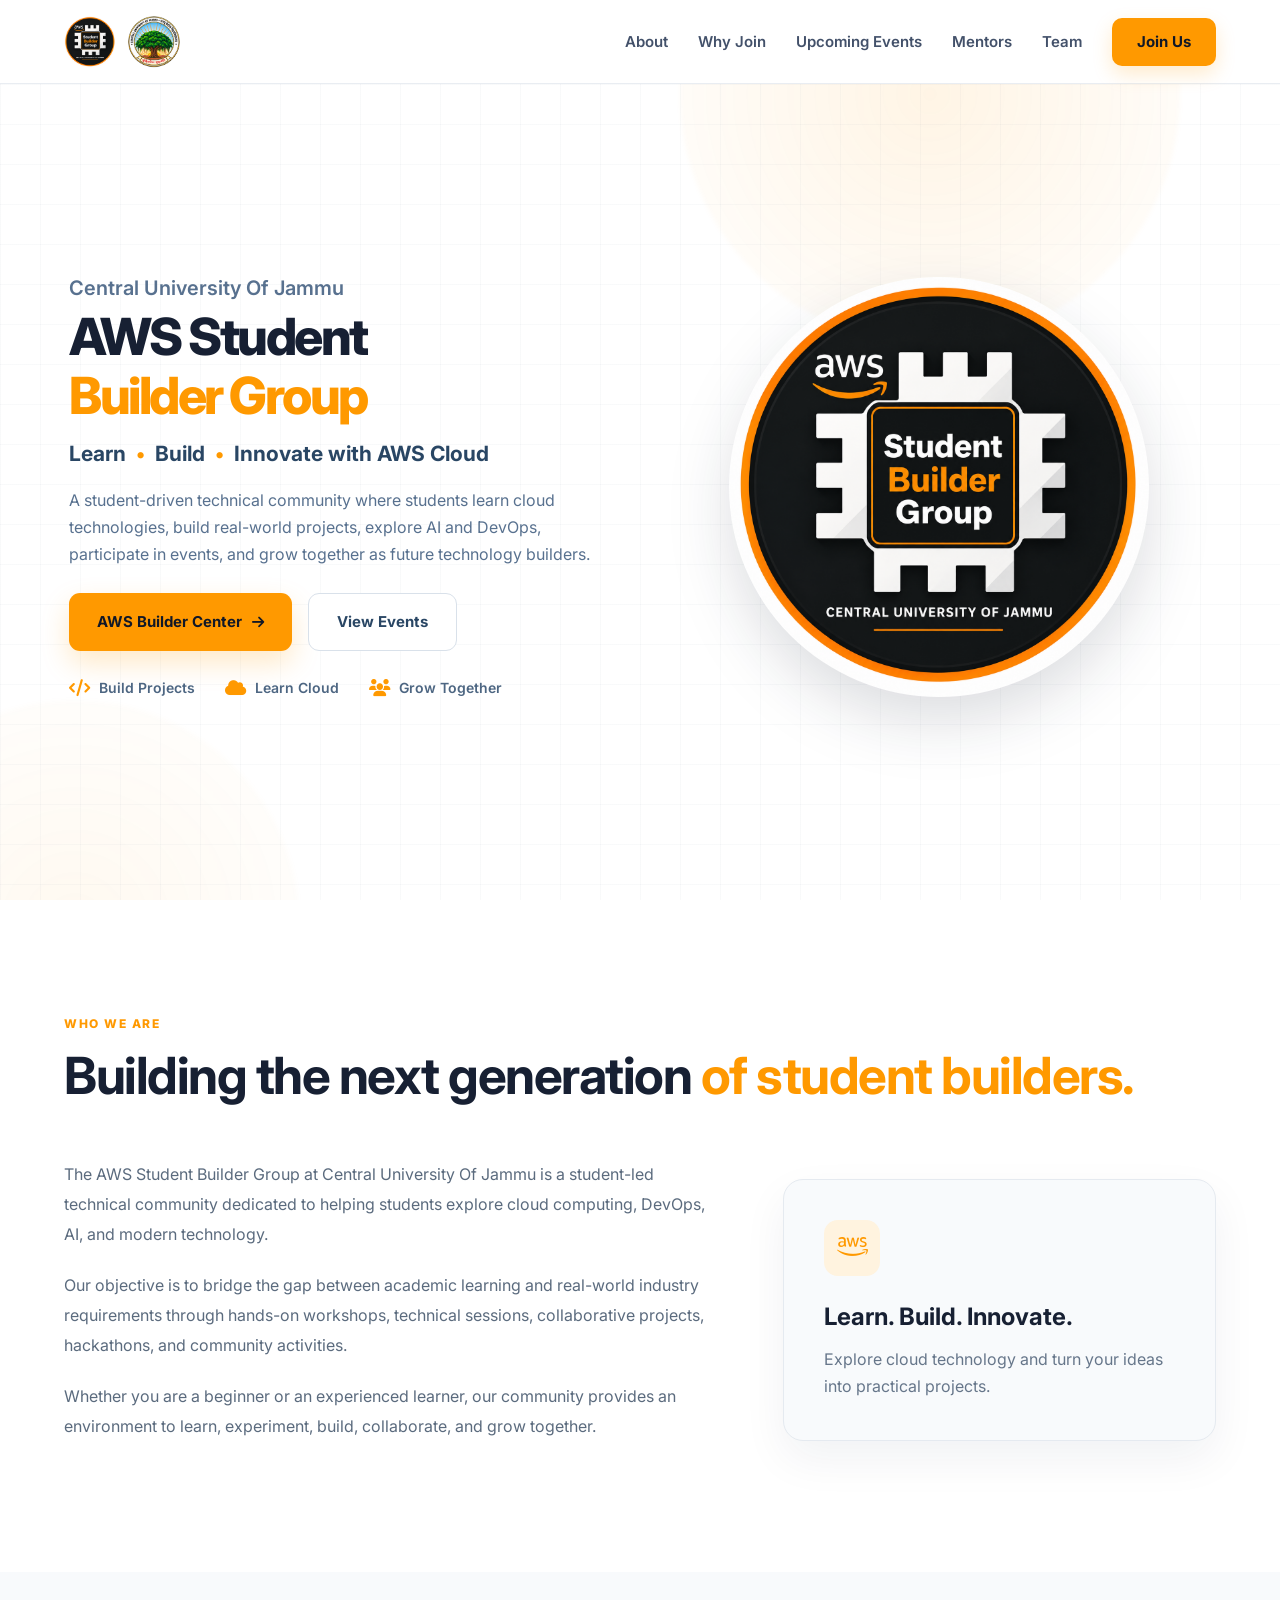
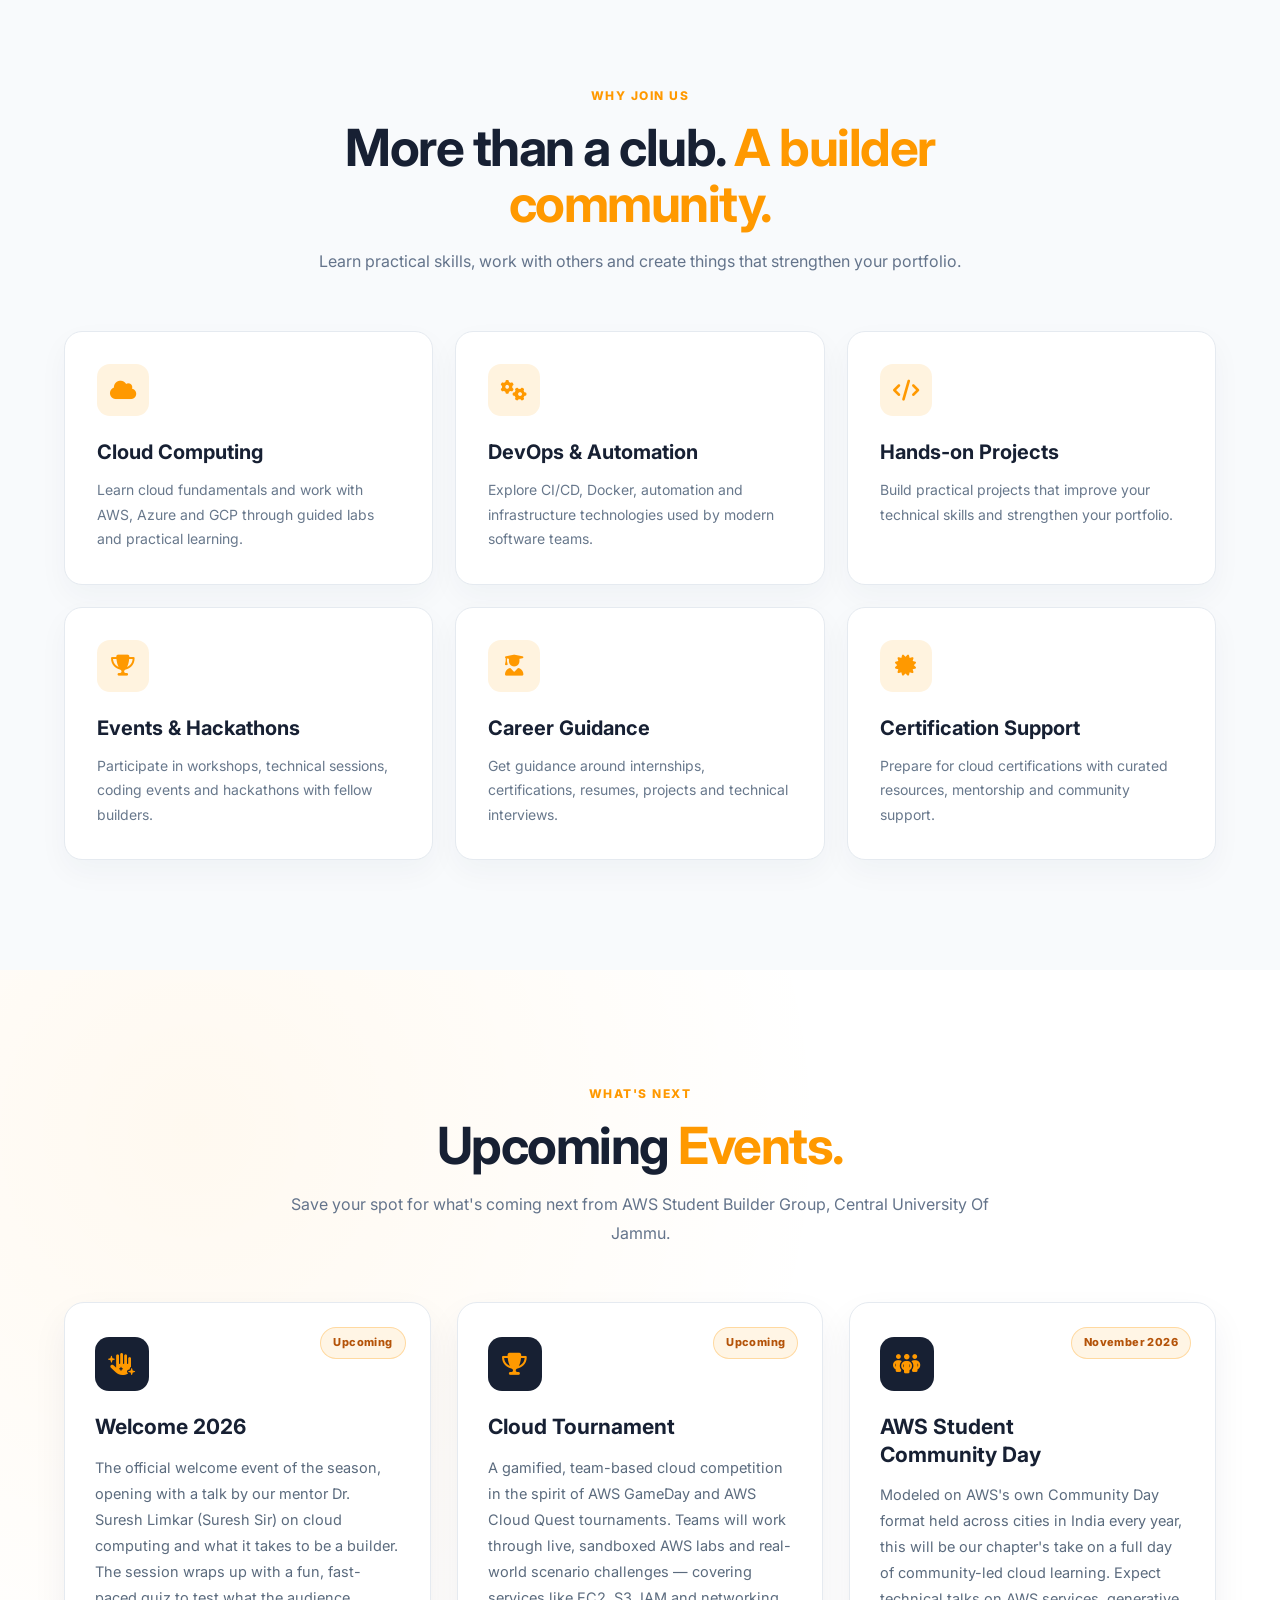
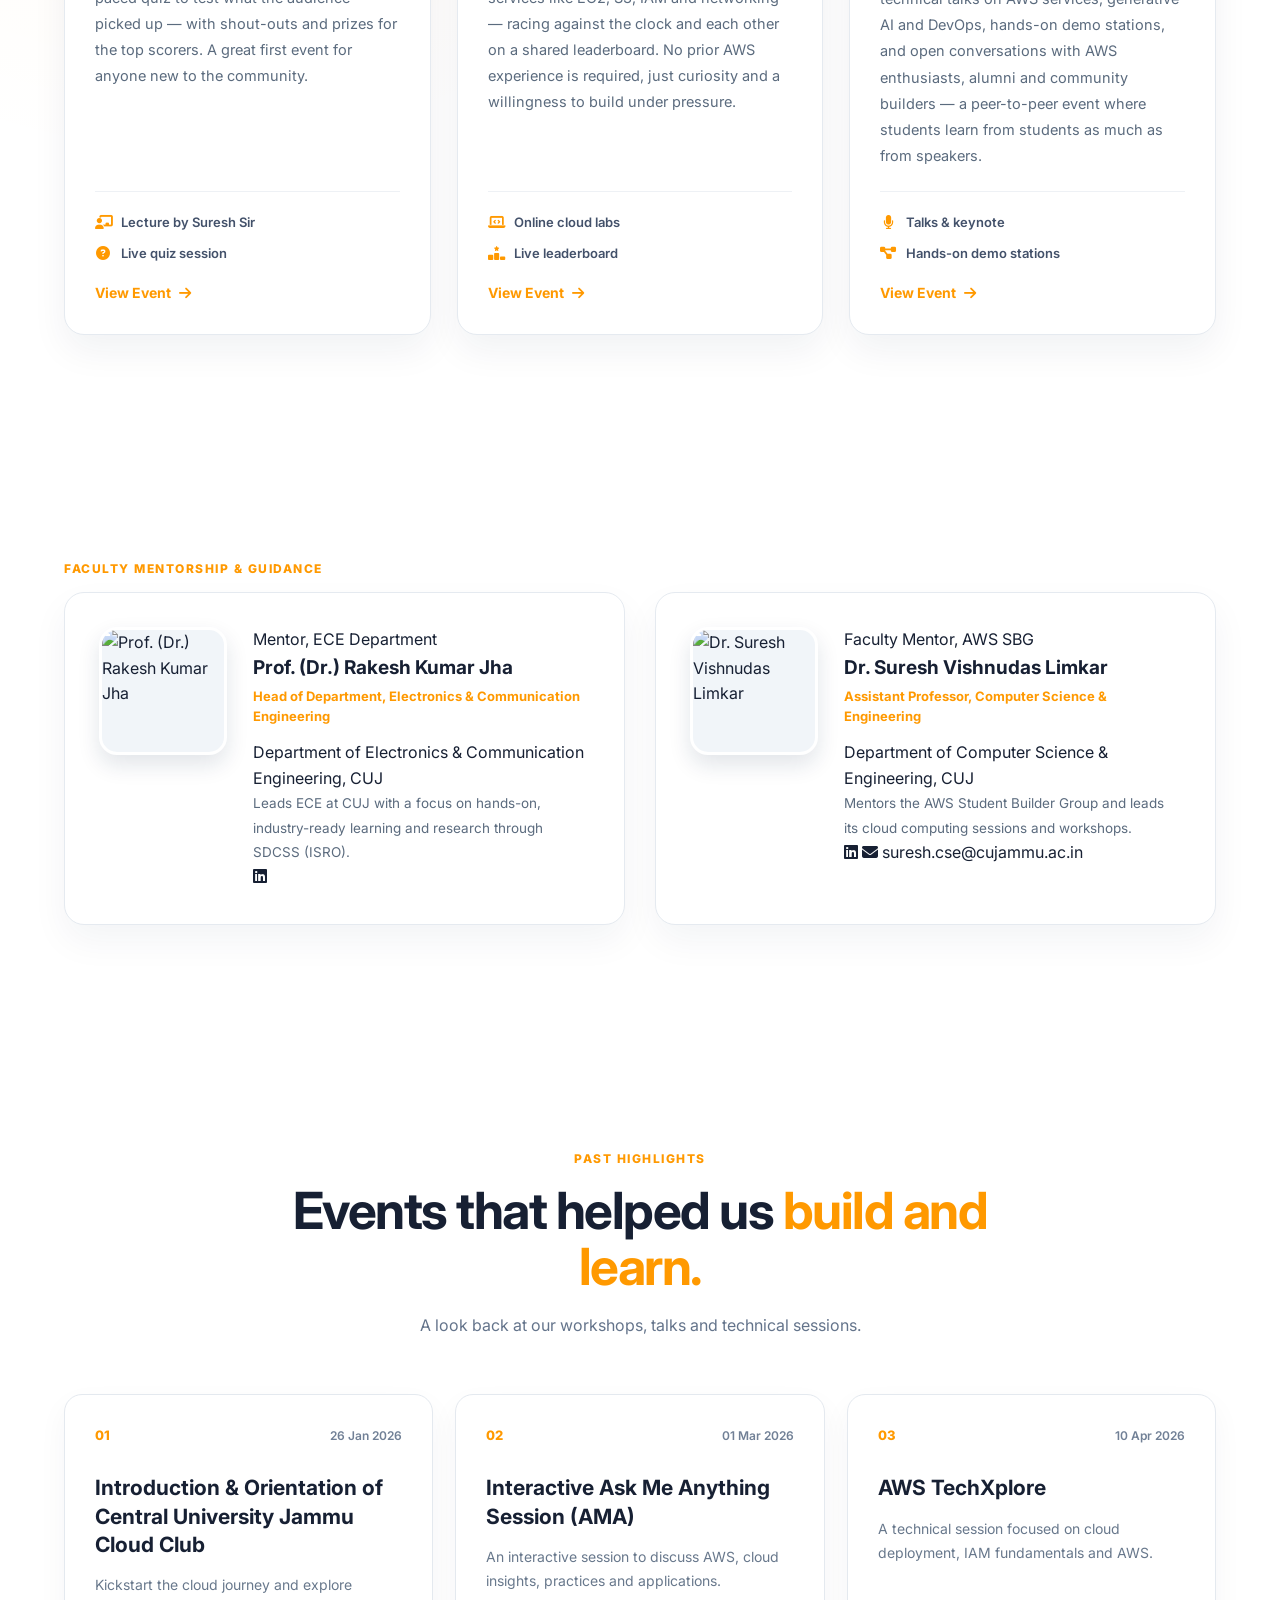
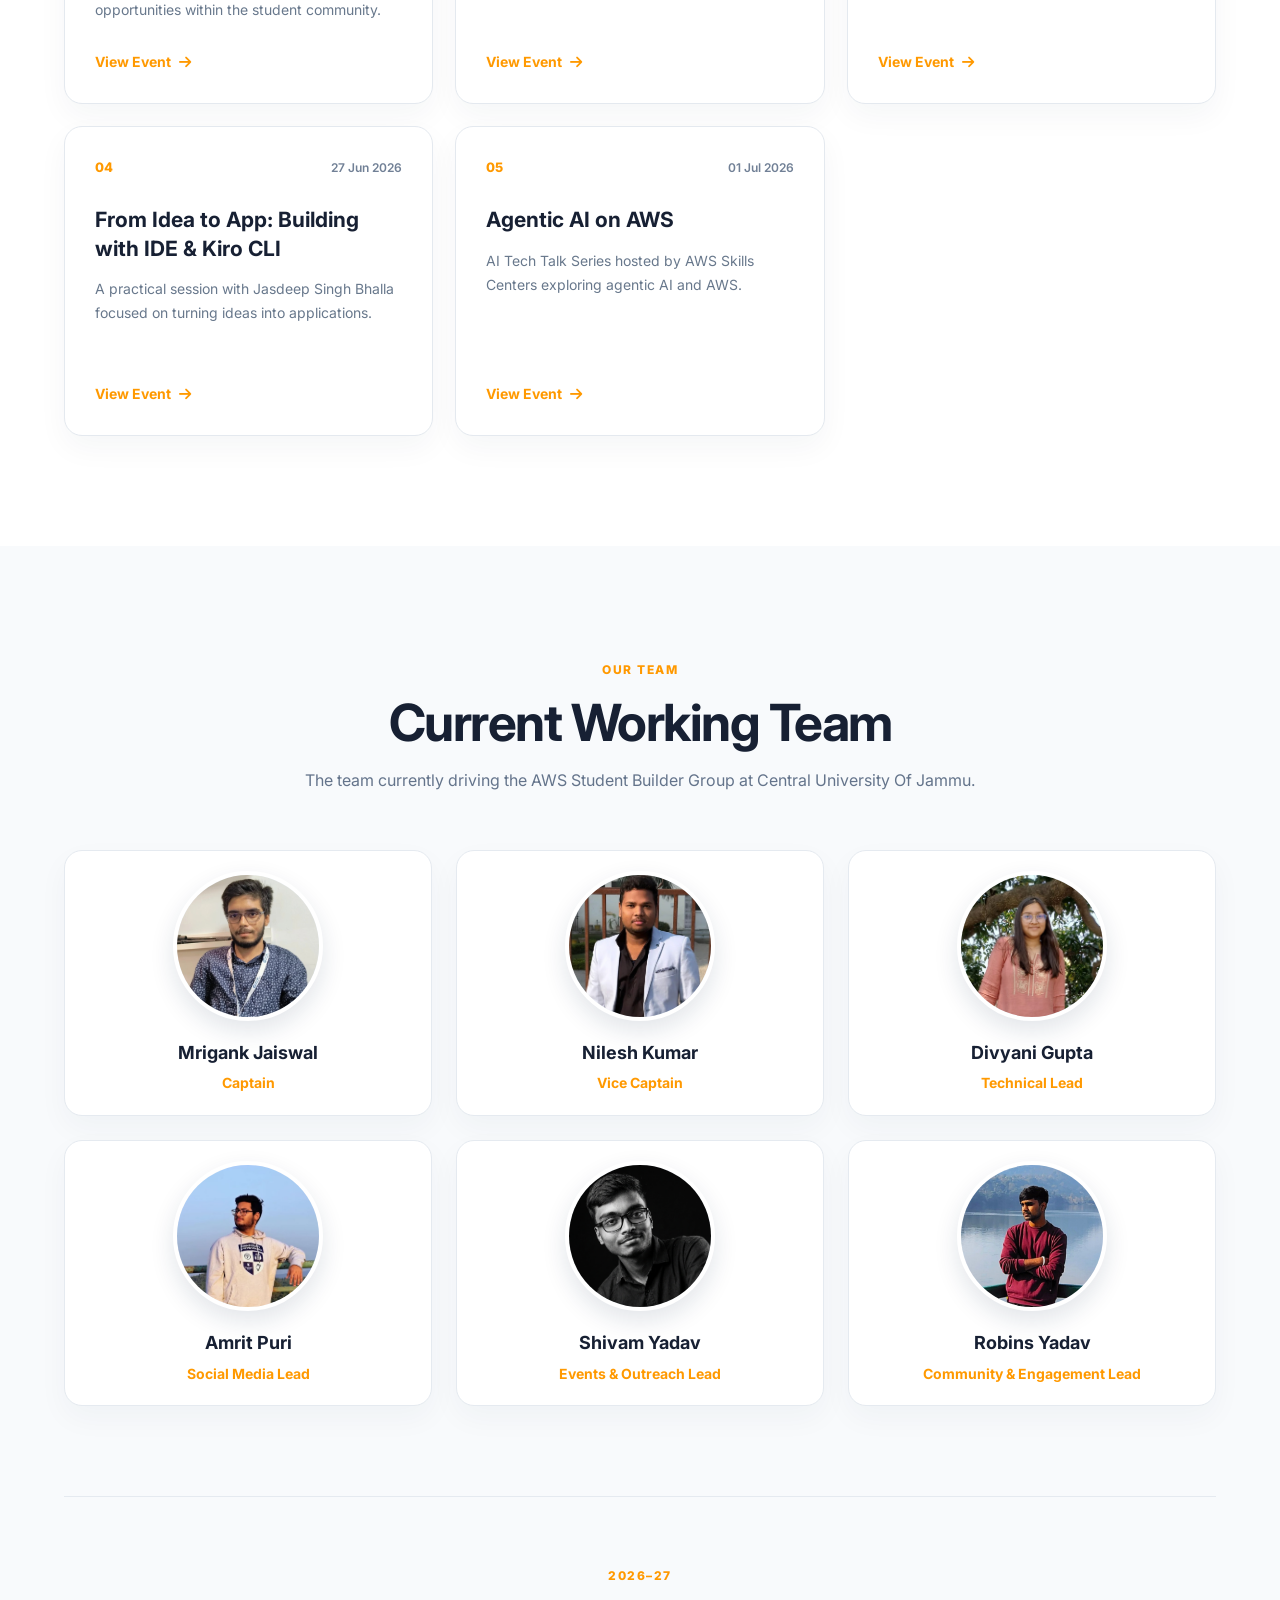
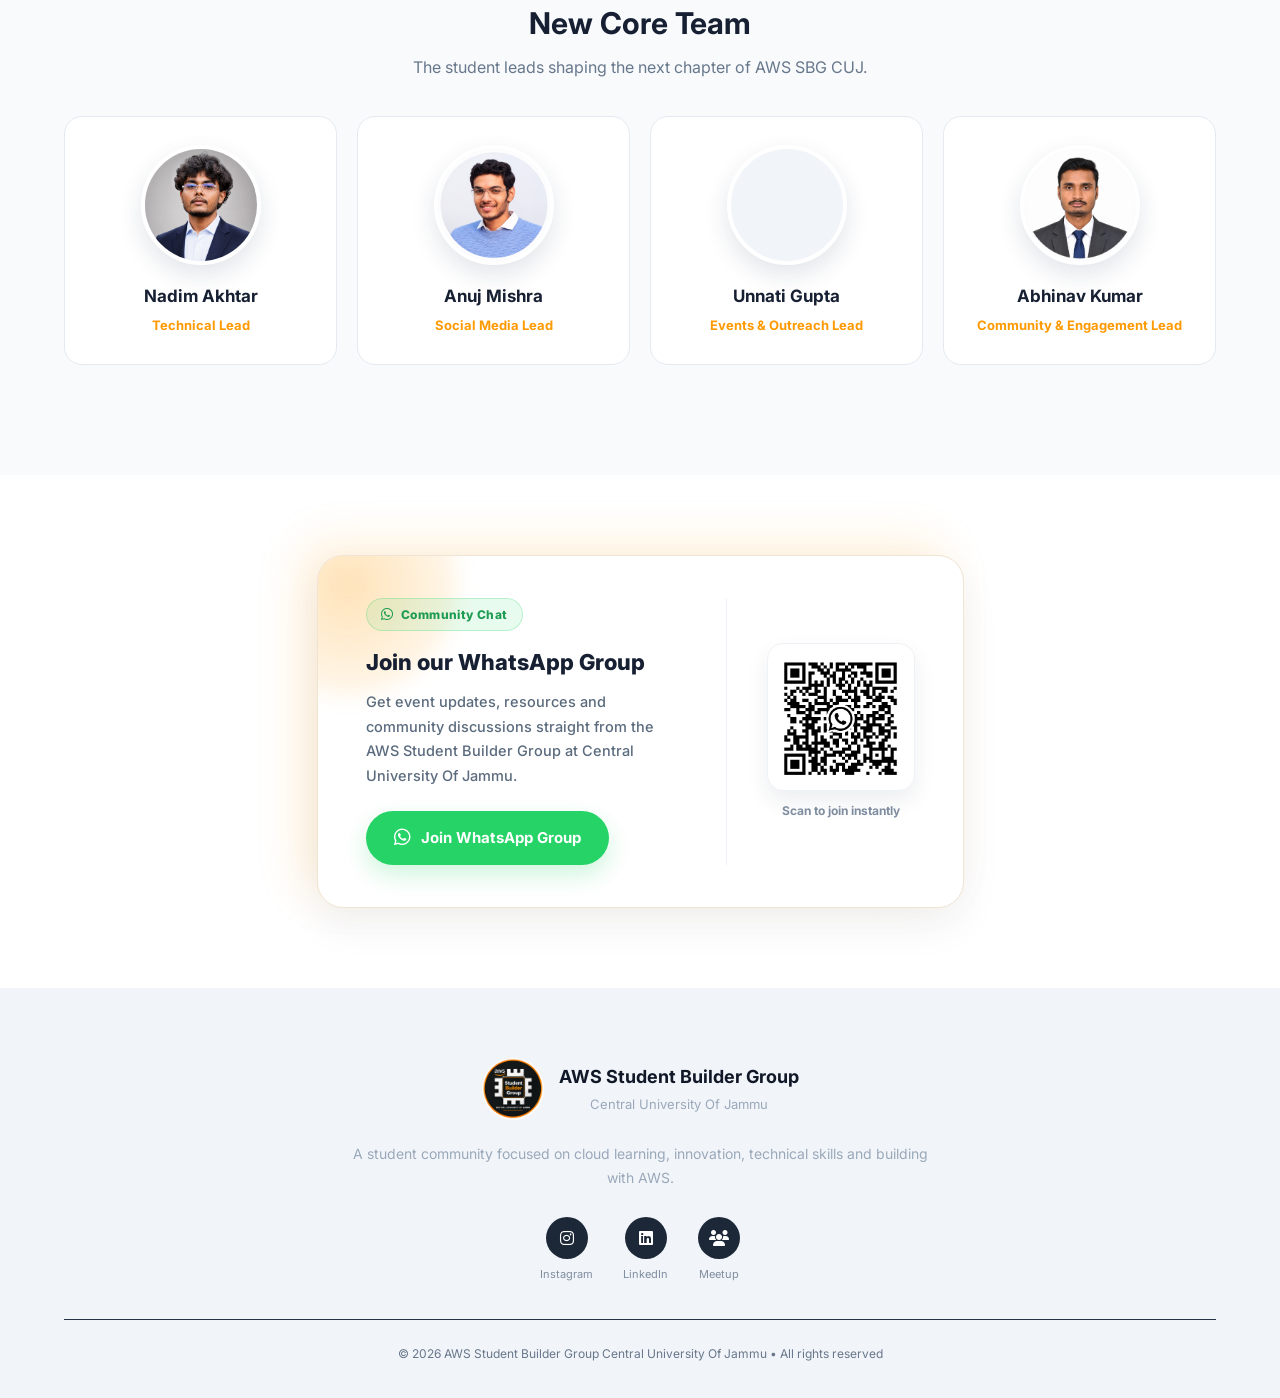
==== index.html @ 2cfe92ac "Initial commit" ====
<!DOCTYPE html>
<html lang="en">

<head>
  <meta charset="UTF-8" />

  <meta
    name="viewport"
    content="width=device-width, initial-scale=1.0"
  />

  <title>AWS Student Builder Group | Central University Of Jammu</title>

  <!-- Google Font -->

  <link
    rel="preconnect"
    href="https://fonts.googleapis.com"
  />

  <link
    rel="preconnect"
    href="https://fonts.gstatic.com"
    crossorigin
  />

  <link
    href="https://fonts.googleapis.com/css2?family=Inter:wght@400;500;600;700;800&display=swap"
    rel="stylesheet"
  />

  <!-- Font Awesome -->

  <link
    rel="stylesheet"
    href="https://cdnjs.cloudflare.com/ajax/libs/font-awesome/6.5.1/css/all.min.css"
  />

  <!-- CSS -->

  <link rel="stylesheet" href="style.css" />
</head>


<body>

  <!-- Navbar -->

  <nav class="navbar">

    <div class="nav-container">

      <a href="#" class="brand">

        <div class="logo-wrapper">

          <img
            src="assets/cloudclublogo.png"
            alt="AWS Student Builder Group Logo"
            class="nav-logo"
          />

          <img
            src="assets/cujlogo.png"
            alt="Central University Of Jammu Logo"
            class="nav-logo"
          />

        </div>

      </a>


      <!-- Hamburger -->

      <button
        class="hamburger"
        id="hamburger"
        aria-label="Open navigation menu"
        type="button"
      >
        <span></span>
        <span></span>
        <span></span>
      </button>


      <!-- Navigation -->

      <ul class="nav-links" id="navLinks">

        <li>
          <a href="#about">About</a>
        </li>

        <li>
          <a href="#why-join">Why Join</a>
        </li>

        <li>
          <a href="#upcoming-events">Upcoming Events</a>
        </li>

        <li>
          <a href="#mentors">Mentors</a>
        </li>

        <li>
          <a href="#members">Team</a>
        </li>

        <li>
          <a
            href="https://www.meetup.com/aws-sbg-at-central-university-of-jammu/?utm_medium"
            class="nav-btn"
            target="_blank"
            rel="noopener noreferrer"
          >
            Join Us
          </a>
        </li>

      </ul>

    </div>

  </nav>


  <!-- Hero Section -->

  <header class="hero">

    <div class="hero-background">

      <div class="hero-orb orb-one"></div>
      <div class="hero-orb orb-two"></div>

      <div class="hero-grid"></div>

    </div>


    <div class="hero-container">

      <!-- Left Side -->

      <div class="hero-content">

        <p class="hero-university">
          Central University Of Jammu
        </p>


        <h1>
          AWS Student
          <span>Builder Group</span>
        </h1>


        <p class="hero-subtitle">
          Learn
          <b>•</b>
          Build
          <b>•</b>
          Innovate
          with AWS Cloud
        </p>


        <p class="hero-description">
          A student-driven technical community where students
          learn cloud technologies, build real-world projects,
          explore AI and DevOps, participate in events, and
          grow together as future technology builders.
        </p>


        <div class="hero-buttons">

          <a
            href="https://bit.ly/3S8YEXM"
            class="btn primary"
            target="_blank"
            rel="noopener noreferrer"
          >
            AWS Builder Center
            <i class="fa-solid fa-arrow-right"></i>
          </a>

          <a href="#upcoming-events" class="btn secondary">
            View Events
          </a>

        </div>


        <div class="hero-mini-info">

          <div>
            <i class="fa-solid fa-code"></i>
            <span>Build Projects</span>
          </div>

          <div>
            <i class="fa-solid fa-cloud"></i>
            <span>Learn Cloud</span>
          </div>

          <div>
            <i class="fa-solid fa-users"></i>
            <span>Grow Together</span>
          </div>

        </div>

      </div>


      <!-- Right Side Logo -->

      <div class="hero-logo-area">

        <img
          src="assets/cloudclublogo.png"
          alt="AWS Student Builder Group"
          class="hero-logo"
        />

      </div>

    </div>

  </header>


  <!-- About Section -->

  <section id="about" class="section about-section">

    <div class="section-container">

      <div class="section-heading">

        <span class="section-label">
          WHO WE ARE
        </span>

        <h2>
          Building the next generation
          <span>of student builders.</span>
        </h2>

      </div>


      <div class="about-grid">

        <div class="about-text">

          <p>
            The AWS Student Builder Group at Central University
            Of Jammu is a student-led technical community dedicated
            to helping students explore cloud computing, DevOps,
            AI, and modern technology.
          </p>

          <p>
            Our objective is to bridge the gap between academic
            learning and real-world industry requirements through
            hands-on workshops, technical sessions, collaborative
            projects, hackathons, and community activities.
          </p>

          <p>
            Whether you are a beginner or an experienced learner,
            our community provides an environment to learn,
            experiment, build, collaborate, and grow together.
          </p>

        </div>


        <div class="about-highlight">

          <div class="highlight-icon">
            <i class="fa-brands fa-aws"></i>
          </div>

          <h3>
            Learn. Build. Innovate.
          </h3>

          <p>
            Explore cloud technology and turn your ideas
            into practical projects.
          </p>

        </div>

      </div>

    </div>

  </section>


  <!-- Why Join Section -->

  <section id="why-join" class="section light-section">

    <div class="section-container">

      <div class="section-heading centered">

        <span class="section-label">
          WHY JOIN US
        </span>

        <h2>
          More than a club.
          <span>A builder community.</span>
        </h2>

        <p>
          Learn practical skills, work with others and
          create things that strengthen your portfolio.
        </p>

      </div>


      <div class="feature-grid">

        <div class="feature-card">

          <div class="feature-icon">
            <i class="fa-solid fa-cloud"></i>
          </div>

          <h3>
            Cloud Computing
          </h3>

          <p>
            Learn cloud fundamentals and work with AWS,
            Azure and GCP through guided labs and practical
            learning.
          </p>

        </div>


        <div class="feature-card">

          <div class="feature-icon">
            <i class="fa-solid fa-gears"></i>
          </div>

          <h3>
            DevOps & Automation
          </h3>

          <p>
            Explore CI/CD, Docker, automation and
            infrastructure technologies used by modern
            software teams.
          </p>

        </div>


        <div class="feature-card">

          <div class="feature-icon">
            <i class="fa-solid fa-code"></i>
          </div>

          <h3>
            Hands-on Projects
          </h3>

          <p>
            Build practical projects that improve your
            technical skills and strengthen your portfolio.
          </p>

        </div>


        <div class="feature-card">

          <div class="feature-icon">
            <i class="fa-solid fa-trophy"></i>
          </div>

          <h3>
            Events & Hackathons
          </h3>

          <p>
            Participate in workshops, technical sessions,
            coding events and hackathons with fellow builders.
          </p>

        </div>


        <div class="feature-card">

          <div class="feature-icon">
            <i class="fa-solid fa-user-graduate"></i>
          </div>

          <h3>
            Career Guidance
          </h3>

          <p>
            Get guidance around internships, certifications,
            resumes, projects and technical interviews.
          </p>

        </div>


        <div class="feature-card">

          <div class="feature-icon">
            <i class="fa-solid fa-certificate"></i>
          </div>

          <h3>
            Certification Support
          </h3>

          <p>
            Prepare for cloud certifications with curated
            resources, mentorship and community support.
          </p>

        </div>

      </div>

    </div>

  </section>


  <!-- Upcoming Events Section -->

  <section id="upcoming-events" class="section upcoming-section">

    <div class="section-container">

      <div class="section-heading centered">

        <span class="section-label">
          WHAT'S NEXT
        </span>

        <h2>
          Upcoming
          <span>Events.</span>
        </h2>

        <p>
          Save your spot for what's coming next from AWS
          Student Builder Group, Central University Of Jammu.
        </p>

      </div>


      <div class="upcoming-grid">


        <!-- Upcoming Event 1 -->

        <a href="event.html?event=welcome-2026" class="upcoming-card">

          <span class="upcoming-badge">
            Upcoming
          </span>

          <div class="upcoming-icon">
            <i class="fa-solid fa-hand-sparkles"></i>
          </div>

          <h3>
            Welcome 2026
          </h3>

          <p>
            The official welcome event of the season, opening
            with a talk by our mentor Dr. Suresh Limkar
            (Suresh Sir) on cloud computing and what it takes
            to be a builder. The session wraps up with a fun,
            fast-paced quiz to test what the audience picked
            up — with shout-outs and prizes for the top
            scorers. A great first event for anyone new to
            the community.
          </p>

          <ul class="upcoming-meta">
            <li>
              <i class="fa-solid fa-chalkboard-user"></i>
              Lecture by Suresh Sir
            </li>
            <li>
              <i class="fa-solid fa-circle-question"></i>
              Live quiz session
            </li>
          </ul>

          <span class="event-link">
            View Event
            <i class="fa-solid fa-arrow-right"></i>
          </span>

        </a>


        <!-- Upcoming Event 2 -->

        <a href="event.html?event=cloud-tournament" class="upcoming-card">

          <span class="upcoming-badge">
            Upcoming
          </span>

          <div class="upcoming-icon">
            <i class="fa-solid fa-trophy"></i>
          </div>

          <h3>
            Cloud Tournament
          </h3>

          <p>
            A gamified, team-based cloud competition in the
            spirit of AWS GameDay and AWS Cloud Quest
            tournaments. Teams will work through live,
            sandboxed AWS labs and real-world scenario
            challenges — covering services like EC2, S3, IAM
            and networking — racing against the clock and each
            other on a shared leaderboard. No prior AWS
            experience is required, just curiosity and a
            willingness to build under pressure.
          </p>

          <ul class="upcoming-meta">
            <li>
              <i class="fa-solid fa-laptop-code"></i>
              Online cloud labs
            </li>
            <li>
              <i class="fa-solid fa-ranking-star"></i>
              Live leaderboard
            </li>
          </ul>

          <span class="event-link">
            View Event
            <i class="fa-solid fa-arrow-right"></i>
          </span>

        </a>


        <!-- Upcoming Event 3 -->

        <a href="event.html?event=community-day" class="upcoming-card">

          <span class="upcoming-badge">
            November 2026
          </span>

          <div class="upcoming-icon">
            <i class="fa-solid fa-people-group"></i>
          </div>

          <h3>
            AWS Student Community Day
          </h3>

          <p>
            Modeled on AWS's own Community Day format held
            across cities in India every year, this will be
            our chapter's take on a full day of community-led
            cloud learning. Expect technical talks on AWS
            services, generative AI and DevOps, hands-on
            demo stations, and open conversations with AWS
            enthusiasts, alumni and community builders — a
            peer-to-peer event where students learn from
            students as much as from speakers.
          </p>

          <ul class="upcoming-meta">
            <li>
              <i class="fa-solid fa-microphone"></i>
              Talks & keynote
            </li>
            <li>
              <i class="fa-solid fa-diagram-project"></i>
              Hands-on demo stations
            </li>
          </ul>

          <span class="event-link">
            View Event
            <i class="fa-solid fa-arrow-right"></i>
          </span>

        </a>

      </div>

    </div>

  </section>


  <!-- Mentors Section -->

  <section id="mentors" class="section mentor-section">

    <div class="section-container">

      <span class="section-label mentor-kicker">
        FACULTY MENTORSHIP &amp; GUIDANCE
      </span>


      <div class="mentor-grid">


        <!-- Mentor 1 -->

        <div class="mentor-card">

          <div class="mentor-photo">

            <img
              src="assets/mentors/rakesh-kumar-jha.jpg"
              alt="Prof. (Dr.) Rakesh Kumar Jha"
            />

          </div>

          <div class="mentor-info">

            <span class="mentor-badge">
              Mentor, ECE Department
            </span>

            <h3>
              Prof. (Dr.) Rakesh Kumar Jha
            </h3>

            <p class="mentor-title">
              Head of Department, Electronics &amp; Communication
              Engineering
            </p>

            <p class="mentor-dept">
              Department of Electronics &amp; Communication
              Engineering, CUJ
            </p>

            <p class="mentor-about">
              Leads ECE at CUJ with a focus on hands-on,
              industry-ready learning and research through
              SDCSS (ISRO).
            </p>

            <div class="mentor-contact">

              <a href="#" aria-label="LinkedIn">
                <i class="fab fa-linkedin"></i>
              </a>

            </div>

          </div>

        </div>


        <!-- Mentor 2 -->

        <div class="mentor-card">

          <div class="mentor-photo">

            <img
              src="assets/mentors/suresh-limkar.jpg"
              alt="Dr. Suresh Vishnudas Limkar"
            />

          </div>

          <div class="mentor-info">

            <span class="mentor-badge">
              Faculty Mentor, AWS SBG
            </span>

            <h3>
              Dr. Suresh Vishnudas Limkar
            </h3>

            <p class="mentor-title">
              Assistant Professor, Computer Science &amp;
              Engineering
            </p>

            <p class="mentor-dept">
              Department of Computer Science &amp; Engineering, CUJ
            </p>

            <p class="mentor-about">
              Mentors the AWS Student Builder Group and leads
              its cloud computing sessions and workshops.
            </p>

            <div class="mentor-contact">

              <a href="#" aria-label="LinkedIn">
                <i class="fab fa-linkedin"></i>
              </a>

              <a href="mailto:suresh.cse@cujammu.ac.in" aria-label="Email">
                <i class="fa-solid fa-envelope"></i>
                suresh.cse@cujammu.ac.in
              </a>

            </div>

          </div>

        </div>

      </div>

    </div>

  </section>


  <!-- Past Events / Highlights Section -->

  <section id="past-events" class="section events-section">

    <div class="section-container">

      <div class="section-heading centered">

        <span class="section-label">
          PAST HIGHLIGHTS
        </span>

        <h2>
          Events that helped us
          <span>build and learn.</span>
        </h2>

        <p>
          A look back at our workshops, talks and technical sessions.
        </p>

      </div>


      <div class="events-grid">


        <!-- Event 1 -->

        <a
          href="event.html?event=orientation"
          class="event-card"
        >

          <div class="event-card-top">

            <span class="event-number">
              01
            </span>

            <span class="event-date">
              26 Jan 2026
            </span>

          </div>

          <h3>
            Introduction & Orientation of
            Central University Jammu Cloud Club
          </h3>

          <p>
            Kickstart the cloud journey and explore
            opportunities within the student community.
          </p>

          <span class="event-link">
            View Event
            <i class="fa-solid fa-arrow-right"></i>
          </span>

        </a>


        <!-- Event 2 -->

        <a
          href="event.html?event=ama"
          class="event-card"
        >

          <div class="event-card-top">

            <span class="event-number">
              02
            </span>

            <span class="event-date">
              01 Mar 2026
            </span>

          </div>

          <h3>
            Interactive Ask Me Anything
            Session (AMA)
          </h3>

          <p>
            An interactive session to discuss AWS,
            cloud insights, practices and applications.
          </p>

          <span class="event-link">
            View Event
            <i class="fa-solid fa-arrow-right"></i>
          </span>

        </a>


        <!-- Event 3 -->

        <a
          href="event.html?event=techxplore"
          class="event-card"
        >

          <div class="event-card-top">

            <span class="event-number">
              03
            </span>

            <span class="event-date">
              10 Apr 2026
            </span>

          </div>

          <h3>
            AWS TechXplore
          </h3>

          <p>
            A technical session focused on cloud
            deployment, IAM fundamentals and AWS.
          </p>

          <span class="event-link">
            View Event
            <i class="fa-solid fa-arrow-right"></i>
          </span>

        </a>


        <!-- Event 4 -->

        <a
          href="event.html?event=kiro"
          class="event-card"
        >

          <div class="event-card-top">

            <span class="event-number">
              04
            </span>

            <span class="event-date">
              27 Jun 2026
            </span>

          </div>

          <h3>
            From Idea to App: Building with
            IDE & Kiro CLI
          </h3>

          <p>
            A practical session with Jasdeep Singh Bhalla
            focused on turning ideas into applications.
          </p>

          <span class="event-link">
            View Event
            <i class="fa-solid fa-arrow-right"></i>
          </span>

        </a>


        <!-- Event 5 -->

        <a
          href="event.html?event=agentic-ai"
          class="event-card"
        >

          <div class="event-card-top">

            <span class="event-number">
              05
            </span>

            <span class="event-date">
              01 Jul 2026
            </span>

          </div>

          <h3>
            Agentic AI on AWS
          </h3>

          <p>
            AI Tech Talk Series hosted by AWS Skills
            Centers exploring agentic AI and AWS.
          </p>

          <span class="event-link">
            View Event
            <i class="fa-solid fa-arrow-right"></i>
          </span>

        </a>

      </div>

    </div>

  </section>


  <!-- Current Core Team -->

  <section id="members" class="section light-section">

    <div class="section-container">

      <div class="section-heading centered">

        <span class="section-label">
          OUR TEAM
        </span>

        <h2>
          Current Working Team
        </h2>

        <p>
          The team currently driving the AWS Student Builder
          Group at Central University Of Jammu.
        </p>

      </div>


      <div class="team-grid">


        <!-- Mrigank -->

        <div class="team-card">

          <div class="team-photo">

            <img
              src="assets/team/mrigank.jpg"
              alt="Mrigank Jaiswal"
            />

          </div>

          <h3>
            Mrigank Jaiswal
          </h3>

          <p>
            Captain
          </p>

        </div>


        <!-- Nilesh -->

        <div class="team-card">

          <div class="team-photo">

            <img
              src="assets/team/nilesh.jpg"
              alt="Nilesh Kumar"
            />

          </div>

          <h3>
            Nilesh Kumar
          </h3>

          <p>
            Vice Captain
          </p>

        </div>


        <!-- Divyani -->

        <div class="team-card">

          <div class="team-photo">

            <img
              src="assets/team/divyani.jpg"
              alt="Divyani Gupta"
            />

          </div>

          <h3>
            Divyani Gupta
          </h3>

          <p>
            Technical Lead
          </p>

        </div>


        <!-- Amrit -->

        <div class="team-card">

          <div class="team-photo">

            <img
              src="assets/team/amrit.jpg"
              alt="Amrit Puri"
            />

          </div>

          <h3>
            Amrit Puri
          </h3>

          <p>
            Social Media Lead
          </p>

        </div>


        <!-- Shivam -->

        <div class="team-card">

          <div class="team-photo">

            <img
              src="assets/team/shivam.jpg"
              alt="Shivam Yadav"
            />

          </div>

          <h3>
            Shivam Yadav
          </h3>

          <p>
            Events & Outreach Lead
          </p>

        </div>


        <!-- Robins -->

        <div class="team-card">

          <div class="team-photo">

            <img
              src="assets/team/robins.jpg"
              alt="Robins Yadav"
            />

          </div>

          <h3>
            Robins Yadav
          </h3>

          <p>
            Community & Engagement Lead
          </p>

        </div>

      </div>


      <!-- New Core Team -->

      <div class="new-core-team">

        <div class="new-core-team-heading">

          <span class="section-label">
            2026–27
          </span>

          <h3>
            New Core Team
          </h3>

          <p>
            The student leads shaping the next chapter
            of AWS SBG CUJ.
          </p>

        </div>


        <div class="new-core-team-grid">


          <!-- Nadim -->

          <div class="new-core-team-card">

            <div class="new-core-photo">

              <img
                src="assets/team/nadim.png"
                alt=""
              />

            </div>

            <h4>
              Nadim Akhtar
            </h4>

            <p>
              Technical Lead
            </p>

          </div>


          <!-- Anuj -->

          <div class="new-core-team-card">

            <div class="new-core-photo">

              <img
                src="assets/team/anuj.png"
                alt=""
              />

            </div>

            <h4>
              Anuj Mishra
            </h4>

            <p>
              Social Media Lead
            </p>

          </div>


          <!-- Unnati -->

          <div class="new-core-team-card">

            <div class="new-core-photo">
            </div>

            <h4>
              Unnati Gupta
            </h4>

            <p>
              Events & Outreach Lead
            </p>

          </div>


          <!-- Abhinav -->

          <div class="new-core-team-card">

            <div class="new-core-photo">

              <img
                src="assets/team/abhinav.png"
                alt=""
              />

            </div>

            <h4>
              Abhinav Kumar
            </h4>

            <p>
              Community & Engagement Lead
            </p>

          </div>


        </div>

      </div>

    </div>

  </section>

  <!-- WhatsApp Community -->

  <section class="whatsapp-section">

    <div class="whatsapp-card">

      <div class="whatsapp-info">

        <span class="whatsapp-kicker">
          <i class="fa-brands fa-whatsapp"></i>
          Community Chat
        </span>

        <h3 class="whatsapp-heading">
          Join our WhatsApp Group
        </h3>

        <p class="whatsapp-text">
          Get event updates, resources and community
          discussions straight from the AWS Student Builder
          Group at Central University Of Jammu.
        </p>

        <a
          href="https://chat.whatsapp.com/Jc0kMEkO30XHVKgD3YGAwX?s=sh&p=a&mlu=4&ilr=4"
          class="whatsapp-btn"
          target="_blank"
          rel="noopener noreferrer"
        >
          <i class="fa-brands fa-whatsapp"></i>
          Join WhatsApp Group
        </a>

      </div>

      <div class="whatsapp-divider"></div>

      <div class="whatsapp-qr-block">

        <div class="whatsapp-qr-frame">

          <img
            src="assets/whatsapp-qr.png"
            alt="Scan to join the AWS Student Builder Group WhatsApp group"
          />

        </div>

        <span class="whatsapp-qr-label">
          Scan to join instantly
        </span>

      </div>

    </div>

  </section>


  <!-- Footer -->

  <footer class="footer">

    <div class="footer-content">

      <div class="footer-brand">

        <img
          src="assets/cloudclublogo.png"
          alt="AWS Student Builder Group Logo"
        />

        <div>

          <h3>
            AWS Student Builder Group
          </h3>

          <p>
            Central University Of Jammu
          </p>

        </div>

      </div>


      <p class="footer-description">
        A student community focused on cloud learning,
        innovation, technical skills and building with AWS.
      </p>


      <div class="social-links">


        <!-- Instagram -->

        <div class="social-wrapper">

          <a
            href="https://www.instagram.com/aws.cujammu"
            target="_blank"
            rel="noopener noreferrer"
            class="social-icon instagram"
            aria-label="Instagram"
          >
            <i class="fab fa-instagram"></i>
          </a>

          <span class="social-label">
            Instagram
          </span>

        </div>


        <!-- LinkedIn -->

        <div class="social-wrapper">

          <a
            href="https://www.linkedin.com/company/aws-cloud-club-central-university-of-jammu/"
            target="_blank"
            rel="noopener noreferrer"
            class="social-icon linkedin"
            aria-label="LinkedIn"
          >
            <i class="fab fa-linkedin"></i>
          </a>

          <span class="social-label">
            LinkedIn
          </span>

        </div>


        <!-- Meetup -->

        <div class="social-wrapper">

          <a
            href="https://www.meetup.com/aws-cloud-club-at-central-university-of-jammu/members/?op=all"
            target="_blank"
            rel="noopener noreferrer"
            class="social-icon meetup"
            aria-label="Meetup"
          >
            <i class="fa-solid fa-users"></i>
          </a>

          <span class="social-label">
            Meetup
          </span>

        </div>

      </div>


      <div class="footer-line"></div>


      <p class="footer-note">
        © 2026 AWS Student Builder Group Central University Of Jammu
        • All rights reserved
      </p>

    </div>

  </footer>


  <!-- JavaScript -->

  <script src="script.js"></script>

</body>

</html>
---- style.css ----
/* Global Styles */

* {
  margin: 0;
  padding: 0;
  box-sizing: border-box;
}

html {
  scroll-behavior: smooth;
}

body {
  font-family: 'Inter', sans-serif;
  background: #ffffff;
  color: #172033;
  line-height: 1.6;
}

a {
  text-decoration: none;
  color: inherit;
}

ul {
  list-style: none;
}

img {
  max-width: 100%;
  display: block;
}


/* Navbar */

.navbar {
  position: sticky;
  top: 0;
  z-index: 1000;

  width: 100%;
  height: 84px;

  background: rgba(255, 255, 255, 0.96);
  border-bottom: 1px solid #e9edf2;

  backdrop-filter: blur(12px);
}

.nav-container {
  width: min(1480px, 90%);
  height: 100%;
  margin: 0 auto;

  display: flex;
  align-items: center;
  justify-content: space-between;
}


/* Navbar Logos */

.brand {
  display: flex;
  align-items: center;
}

.logo-wrapper {
  display: flex;
  align-items: center;
  gap: 12px;
}

.nav-logo {
  width: 52px;
  height: 52px;
  object-fit: contain;

  border-radius: 50%;
}


/* Navigation Links */

.nav-links {
  display: flex;
  align-items: center;
  gap: 30px;
}

.nav-links li {
  display: flex;
  align-items: center;
}

.nav-links a {
  position: relative;

  font-size: 15px;
  font-weight: 600;
  color: #43516a;

  white-space: nowrap;

  transition:
    color 0.25s ease,
    transform 0.25s ease;
}

.nav-links a:not(.nav-btn)::after {
  content: "";

  position: absolute;
  left: 0;
  bottom: -7px;

  width: 0;
  height: 2px;

  background: #ff9900;

  transition: width 0.25s ease;
}

.nav-links a:not(.nav-btn):hover {
  color: #172033;
}

.nav-links a:not(.nav-btn):hover::after {
  width: 100%;
}


/* Join Button */

.nav-btn {
  display: inline-flex;
  align-items: center;
  justify-content: center;

  min-width: 104px;
  padding: 12px 24px;

  border-radius: 10px;

  background: #ff9900;
  color: #111827 !important;

  font-weight: 700 !important;

  box-shadow:
    0 8px 20px rgba(255, 153, 0, 0.20);

  transition:
    transform 0.25s ease,
    box-shadow 0.25s ease,
    background 0.25s ease;
}

.nav-btn:hover {
  background: #ffad24;

  transform: translateY(-2px);

  box-shadow:
    0 12px 26px rgba(255, 153, 0, 0.28);
}


/* Hamburger Menu */

.hamburger {
  display: none;

  width: 42px;
  height: 42px;

  border: none;
  background: transparent;

  cursor: pointer;

  flex-direction: column;
  justify-content: center;
  align-items: center;

  gap: 5px;
}

.hamburger span {
  width: 23px;
  height: 2px;

  border-radius: 5px;

  background: #172033;

  transition: 0.25s ease;
}


/* Hero Section */

.hero {
  position: relative;

  min-height: calc(100vh - 84px);

  display: flex;
  align-items: center;

  overflow: hidden;

  padding: 30px 0 40px;
}


/* Hero Background */

.hero-background {
  position: absolute;
  inset: 0;

  overflow: hidden;

  pointer-events: none;
  z-index: 0;
}

.hero-grid {
  position: absolute;
  inset: 0;

  background-image:
    linear-gradient(
      rgba(35, 65, 100, 0.045) 1px,
      transparent 1px
    ),
    linear-gradient(
      90deg,
      rgba(35, 65, 100, 0.045) 1px,
      transparent 1px
    );

  background-size: 40px 40px;

  opacity: 0.7;
}

.hero-orb {
  position: absolute;

  border-radius: 50%;

  filter: blur(2px);

  pointer-events: none;
}

.orb-one {
  width: 500px;
  height: 500px;

  top: -240px;
  right: 100px;

  background: radial-gradient(
    circle,
    rgba(255, 153, 0, 0.10),
    rgba(255, 153, 0, 0)
  );
}

.orb-two {
  width: 450px;
  height: 450px;

  bottom: -250px;
  left: -150px;

  background: radial-gradient(
    circle,
    rgba(255, 153, 0, 0.06),
    rgba(255, 153, 0, 0)
  );
}


/* Hero Container */

.hero-container {
  position: relative;
  z-index: 1;

  width: min(1480px, 90%);

  margin: 0 auto;

  display: grid;

  grid-template-columns: 1fr 1fr;

  align-items: center;

  gap: 45px;
}


/* Hero Content */

.hero-content {
  display: flex;
  flex-direction: column;
  justify-content: center;

  padding-left: 5px;
}

.hero-university {
  margin-bottom: 10px;

  font-size: 20px;
  line-height: 1.3;

  font-weight: 600;

  color: #58718f;
}

.hero-content h1 {
  margin-bottom: 16px;

  font-size: clamp(44px, 4vw, 68px);

  line-height: 1;

  letter-spacing: -2.5px;

  font-weight: 800;

  color: #172033;
}

.hero-content h1 span {
  display: block;

  margin-top: 8px;

  color: #ff9900;
}


/* Hero Subtitle */

.hero-subtitle {
  display: flex;
  align-items: center;
  flex-wrap: wrap;

  gap: 10px;

  margin-bottom: 16px;

  font-size: 21px;

  font-weight: 700;

  color: #294664;
}

.hero-subtitle b {
  color: #ff9900;

  font-size: 20px;
}


/* Hero Description */

.hero-description {
  max-width: 640px;

  margin-bottom: 24px;

  font-size: 16px;

  line-height: 1.7;

  color: #58718f;
}


/* Hero Buttons */

.hero-buttons {
  display: flex;
  align-items: center;

  gap: 16px;

  margin-bottom: 26px;
}

.btn {
  display: inline-flex;
  align-items: center;
  justify-content: center;

  gap: 10px;

  min-height: 58px;

  padding: 0 28px;

  border-radius: 11px;

  font-size: 15px;

  font-weight: 700;

  transition:
    transform 0.25s ease,
    box-shadow 0.25s ease,
    background 0.25s ease,
    border-color 0.25s ease;
}


/* Primary Button */

.btn.primary {
  background: #ff9900;

  color: #111827;

  box-shadow:
    0 12px 28px rgba(255, 153, 0, 0.22);
}

.btn.primary:hover {
  background: #ffad24;

  transform: translateY(-3px);

  box-shadow:
    0 16px 34px rgba(255, 153, 0, 0.30);
}

.btn.primary i {
  font-size: 14px;
}


/* Secondary Button */

.btn.secondary {
  background: #ffffff;

  color: #294664;

  border: 1px solid #d9e1ea;
}

.btn.secondary:hover {
  border-color: #ff9900;

  color: #172033;

  transform: translateY(-3px);

  box-shadow:
    0 10px 24px rgba(30, 50, 80, 0.08);
}


/* Hero Mini Information */

.hero-mini-info {
  display: flex;
  align-items: center;
  flex-wrap: wrap;

  gap: 30px;
}

.hero-mini-info > div {
  display: flex;
  align-items: center;

  gap: 9px;

  font-size: 14px;

  font-weight: 600;

  color: #4d6682;
}

.hero-mini-info i {
  color: #ff9900;

  font-size: 17px;
}


/* Hero Logo */

.hero-logo-area {
  position: relative;

  width: 100%;
  min-height: 440px;

  display: flex;
  align-items: center;
  justify-content: center;
}

.hero-logo {
  position: relative;
  z-index: 2;

  width: min(420px, 88%);

  height: auto;

  object-fit: contain;

  border-radius: 50%;

  filter:
    drop-shadow(0 25px 30px rgba(15, 23, 42, 0.14));

  transition:
    transform 0.35s ease,
    filter 0.35s ease;
}

.hero-logo:hover {
  transform: scale(1.015);

  filter:
    drop-shadow(0 30px 38px rgba(15, 23, 42, 0.18));
}


/* General Sections */

.section {
  position: relative;

  padding: 110px 0;
}

.section-container {
  width: min(1200px, 90%);

  margin: 0 auto;
}

.light-section {
  background: #f8fafc;
}

.about-section,
.events-section {
  background: #ffffff;
}


/* Section Headings */

.section-heading {
  margin-bottom: 55px;
}

.section-heading.centered {
  max-width: 760px;

  margin-left: auto;
  margin-right: auto;

  text-align: center;
}

.section-label {
  display: inline-block;

  margin-bottom: 14px;

  font-size: 12px;

  font-weight: 800;

  letter-spacing: 1.5px;

  color: #ff9900;
}

.section-heading h2 {
  margin-bottom: 16px;

  font-size: clamp(34px, 4vw, 52px);

  line-height: 1.1;

  letter-spacing: -1.5px;

  color: #172033;
}

.section-heading h2 span {
  color: #ff9900;
}

.section-heading p {
  color: #64748b;

  font-size: 16px;

  line-height: 1.8;
}


/* About Section */

.about-grid {
  display: grid;

  grid-template-columns: 1.5fr 1fr;

  gap: 70px;

  align-items: center;
}

.about-text p {
  margin-bottom: 20px;

  color: #5b6b7e;

  font-size: 16px;

  line-height: 1.9;
}

.about-highlight {
  padding: 40px;

  border-radius: 20px;

  background: #f8fafc;

  border: 1px solid #e5eaf0;

  box-shadow:
    0 18px 45px rgba(20, 40, 70, 0.06);
}

.highlight-icon {
  width: 56px;
  height: 56px;

  display: flex;
  align-items: center;
  justify-content: center;

  margin-bottom: 22px;

  border-radius: 14px;

  background: #fff3df;

  color: #ff9900;

  font-size: 25px;
}

.about-highlight h3 {
  margin-bottom: 10px;

  font-size: 24px;

  color: #172033;
}

.about-highlight p {
  color: #66768a;

  line-height: 1.7;
}


/* Feature Cards */

.feature-grid {
  display: grid;

  grid-template-columns: repeat(3, 1fr);

  gap: 22px;
}

.feature-card {
  padding: 32px;

  background: #ffffff;

  border: 1px solid #e5eaf0;

  border-radius: 18px;

  box-shadow:
    0 12px 30px rgba(20, 40, 70, 0.04);

  transition:
    transform 0.25s ease,
    box-shadow 0.25s ease,
    border-color 0.25s ease;
}

.feature-card:hover {
  transform: translateY(-6px);

  border-color: rgba(255, 153, 0, 0.45);

  box-shadow:
    0 20px 42px rgba(20, 40, 70, 0.09);
}

.feature-icon {
  width: 52px;
  height: 52px;

  display: flex;
  align-items: center;
  justify-content: center;

  margin-bottom: 20px;

  border-radius: 13px;

  background: #fff3df;

  color: #ff9900;

  font-size: 21px;
}

.feature-card h3 {
  margin-bottom: 10px;

  color: #172033;

  font-size: 20px;
}

.feature-card p {
  color: #68788c;

  font-size: 14px;

  line-height: 1.75;
}


/* ===================================================
   UPCOMING EVENTS
=================================================== */

.upcoming-section {
  background:
    radial-gradient(
      circle at 15% 15%,
      rgba(255, 153, 0, 0.06),
      transparent 45%
    ),
    #ffffff;
}

.upcoming-grid {
  display: grid;

  grid-template-columns: repeat(3, 1fr);

  gap: 26px;
}

.upcoming-card {
  position: relative;

  display: flex;
  flex-direction: column;

  padding: 34px 30px 30px;

  background: #ffffff;

  border: 1px solid #e5eaf0;

  border-radius: 20px;

  box-shadow:
    0 16px 36px rgba(20, 40, 70, 0.06);

  transition:
    transform 0.25s ease,
    box-shadow 0.25s ease,
    border-color 0.25s ease;
}

.upcoming-card:hover {
  transform: translateY(-6px);

  border-color: rgba(255, 153, 0, 0.5);

  box-shadow:
    0 22px 48px rgba(20, 40, 70, 0.11);
}

.upcoming-badge {
  position: absolute;

  top: 24px;
  right: 24px;

  padding: 6px 12px;

  border-radius: 999px;

  background: rgba(255, 153, 0, 0.1);

  border: 1px solid rgba(255, 153, 0, 0.3);

  color: #b45309;

  font-size: 11px;

  font-weight: 800;

  letter-spacing: 0.4px;
}

.upcoming-icon {
  width: 54px;
  height: 54px;

  display: flex;
  align-items: center;
  justify-content: center;

  margin-bottom: 22px;

  border-radius: 14px;

  background: #172033;

  color: #ff9900;

  font-size: 22px;
}

.upcoming-card h3 {
  margin-bottom: 14px;

  padding-right: 70px;

  font-size: 21px;

  line-height: 1.3;

  color: #172033;
}

.upcoming-card p {
  color: #5b6b7e;

  font-size: 14.5px;

  line-height: 1.8;

  margin-bottom: 22px;
}

.upcoming-meta {
  display: flex;
  flex-direction: column;

  gap: 10px;

  margin-top: auto;

  padding-top: 20px;

  border-top: 1px solid #eef1f5;
}

.upcoming-meta li {
  display: flex;
  align-items: center;

  gap: 10px;

  font-size: 13px;

  font-weight: 600;

  color: #43516a;
}

.upcoming-meta i {
  color: #ff9900;

  font-size: 14px;

  width: 16px;

  text-align: center;
}

.upcoming-card .event-link {
  margin-top: 18px;
}

.upcoming-card:hover .event-link i {
  transform: translateX(4px);
}


/* ===================================================
   MENTORS
=================================================== */

.mentor-grid {
  display: grid;

  grid-template-columns: repeat(2, 1fr);

  gap: 30px;
}

.mentor-card {
  display: flex;

  gap: 26px;

  padding: 34px;

  background: #ffffff;

  border: 1px solid #e5eaf0;

  border-radius: 20px;

  box-shadow:
    0 16px 36px rgba(20, 40, 70, 0.05);

  transition:
    transform 0.25s ease,
    box-shadow 0.25s ease,
    border-color 0.25s ease;
}

.mentor-card:hover {
  transform: translateY(-5px);

  border-color: rgba(255, 153, 0, 0.4);

  box-shadow:
    0 22px 44px rgba(20, 40, 70, 0.09);
}

.mentor-photo {
  flex-shrink: 0;

  width: 128px;
  height: 128px;

  overflow: hidden;

  border-radius: 18px;

  background: #f1f5f9;

  border: 3px solid #ffffff;

  box-shadow:
    0 10px 22px rgba(20, 40, 70, 0.12);
}

.mentor-photo img {
  width: 100%;
  height: 100%;

  object-fit: cover;
  object-position: center 15%;
}

.mentor-info h3 {
  margin-bottom: 4px;

  font-size: 19px;

  color: #172033;
}

.mentor-title {
  margin-bottom: 14px;

  color: #ff9900;

  font-size: 13px;

  font-weight: 700;

  line-height: 1.5;
}

.mentor-about {
  color: #5b6b7e;

  font-size: 13.5px;

  line-height: 1.8;
}


/* Events */

.events-grid {
  display: grid;

  grid-template-columns: repeat(3, 1fr);

  gap: 22px;
}

.event-card {
  display: flex;
  flex-direction: column;

  min-height: 310px;

  padding: 30px;

  border-radius: 18px;

  background: #ffffff;

  border: 1px solid #e4e9ef;

  box-shadow:
    0 12px 30px rgba(20, 40, 70, 0.045);

  transition:
    transform 0.25s ease,
    box-shadow 0.25s ease,
    border-color 0.25s ease;
}

.event-card:hover {
  transform: translateY(-6px);

  border-color: rgba(255, 153, 0, 0.45);

  box-shadow:
    0 20px 42px rgba(20, 40, 70, 0.09);
}

.event-card-top {
  display: flex;
  align-items: center;
  justify-content: space-between;

  margin-bottom: 28px;
}

.event-number {
  font-size: 13px;

  font-weight: 800;

  color: #ff9900;
}

.event-date {
  font-size: 12px;

  font-weight: 600;

  color: #718096;
}

.event-card h3 {
  margin-bottom: 14px;

  font-size: 21px;

  line-height: 1.35;

  color: #172033;
}

.event-card p {
  color: #68788c;

  font-size: 14px;

  line-height: 1.75;

  margin-bottom: 24px;
}

.event-link {
  display: inline-flex;
  align-items: center;

  gap: 8px;

  margin-top: auto;

  font-size: 14px;

  font-weight: 700;

  color: #ff9900;
}

.event-link i {
  transition: transform 0.2s ease;
}

.event-card:hover .event-link i {
  transform: translateX(4px);
}


/* Current Team */

.team-grid {
  display: grid;

  grid-template-columns: repeat(3, 1fr);

  gap: 24px;
}

.team-card {
  padding: 20px;

  text-align: center;

  background: #ffffff;

  border: 1px solid #e5eaf0;

  border-radius: 18px;

  box-shadow:
    0 12px 30px rgba(20, 40, 70, 0.04);

  transition:
    transform 0.25s ease,
    box-shadow 0.25s ease;
}

.team-card:hover {
  transform: translateY(-5px);

  box-shadow:
    0 18px 38px rgba(20, 40, 70, 0.08);
}

.team-photo {
  width: 150px;
  height: 150px;

  margin: 0 auto 18px;

  overflow: hidden;

  border-radius: 50%;

  background: #f1f5f9;

  border: 4px solid #ffffff;

  box-shadow:
    0 10px 25px rgba(20, 40, 70, 0.12);
}

.team-photo img {
  width: 100%;
  height: 100%;

  object-fit: cover;
  object-position: center 15%;
}

.team-card h3 {
  margin-bottom: 5px;

  font-size: 18px;

  color: #172033;
}

.team-card p {
  font-size: 14px;

  color: #ff9900;

  font-weight: 700;
}


/* New Core Team */

.new-core-team {
  margin-top: 90px;

  padding-top: 65px;

  border-top: 1px solid #e5eaf0;
}

.new-core-team-heading {
  margin-bottom: 35px;

  text-align: center;
}

.new-core-team-heading h3 {
  margin-bottom: 8px;

  font-size: 30px;

  color: #172033;
}

.new-core-team-heading p {
  color: #68788c;
}

.new-core-team-grid {
  display: grid;

  grid-template-columns: repeat(4, 1fr);

  gap: 20px;
}

.new-core-team-card {
  padding: 28px 20px;

  text-align: center;

  background: #ffffff;

  border: 1px solid #e5eaf0;

  border-radius: 18px;

  transition:
    transform 0.25s ease,
    border-color 0.25s ease,
    box-shadow 0.25s ease;
}

.new-core-team-card:hover {
  transform: translateY(-6px);

  border-color: rgba(255, 153, 0, 0.5);

  box-shadow:
    0 18px 38px rgba(20, 40, 70, 0.08);
}


/* New Core Team Photos */

.new-core-photo {
  width: 120px;
  height: 120px;

  margin: 0 auto 18px;

  overflow: hidden;

  border-radius: 50%;

  background: #f1f5f9;

  border: 4px solid #ffffff;

  box-shadow:
    0 10px 25px rgba(20, 40, 70, 0.12);
}

.new-core-photo img {
  width: 100%;
  height: 100%;

  object-fit: cover;
  object-position: center 15%;

  display: block;
}

.new-core-team-card h4 {
  margin-bottom: 5px;

  color: #172033;

  font-size: 17px;
}

.new-core-team-card p {
  color: #ff9900;

  font-size: 13px;

  font-weight: 700;
}

/* WhatsApp Community */
/* A contained card - not a full-width bare strip - with a
   soft orange glow tucked behind its top-left edge, and a
   scannable QR code alongside the join button. */

.whatsapp-section {
  position: relative;

  width: 100%;

  padding: 80px 20px;

  display: flex;
  justify-content: center;

  background: #ffffff;
}

.whatsapp-card {
  position: relative;

  display: flex;
  align-items: center;

  gap: 40px;

  width: fit-content;

  max-width: 760px;

  margin: 0 auto;

  padding: 42px 48px;

  border-radius: 26px;

  background: #ffffff;

  border: 1px solid #f0e4d2;

  box-shadow:
    -18px -14px 46px rgba(255, 153, 0, 0.14),
    0 18px 40px rgba(20, 40, 70, 0.06);

  overflow: hidden;
}

.whatsapp-card::before {
  content: "";

  position: absolute;

  top: -80px;
  left: -80px;

  width: 220px;
  height: 220px;

  border-radius: 50%;

  background:
    radial-gradient(
      circle,
      rgba(255, 153, 0, 0.28),
      rgba(255, 153, 0, 0)
    );

  filter: blur(10px);

  pointer-events: none;
}

.whatsapp-info {
  position: relative;
  z-index: 1;

  display: flex;
  flex-direction: column;

  align-items: flex-start;

  max-width: 320px;
}

.whatsapp-kicker {
  display: inline-flex;
  align-items: center;

  gap: 8px;

  margin-bottom: 14px;

  padding: 6px 14px;

  border-radius: 999px;

  background: rgba(37, 211, 102, 0.1);

  border: 1px solid rgba(37, 211, 102, 0.25);

  color: #1f9c53;

  font-size: 12px;

  font-weight: 800;

  letter-spacing: 0.4px;
}

.whatsapp-kicker i {
  font-size: 14px;
}

.whatsapp-heading {
  margin-bottom: 10px;

  font-size: 22px;

  font-weight: 800;

  color: #172033;
}

.whatsapp-text {
  margin: 0 0 22px;

  font-family: 'Inter', sans-serif;

  font-size: 14.5px;
  font-weight: 500;

  line-height: 1.7;

  color: #5b6b7e;
}

.whatsapp-btn {
  position: relative;
  z-index: 1;

  display: inline-flex;

  align-items: center;
  justify-content: center;

  gap: 10px;

  width: max-content;

  padding: 15px 28px;

  border: none;

  border-radius: 50px;

  background: #25d366;

  color: #ffffff;

  font-family: 'Inter', sans-serif;

  font-size: 15px;
  font-weight: 700;

  white-space: nowrap;

  box-shadow:
    0 10px 25px rgba(37, 211, 102, 0.22);

  transition:
    transform 0.25s ease,
    box-shadow 0.25s ease,
    background 0.25s ease;
}

.whatsapp-btn:hover {
  background: #20bd5a;

  transform: translateY(-3px);

  box-shadow:
    0 14px 30px rgba(37, 211, 102, 0.28);
}

.whatsapp-btn i {
  font-size: 19px;
}

.whatsapp-divider {
  position: relative;
  z-index: 1;

  align-self: stretch;

  width: 1px;

  background: #eef1f5;
}

.whatsapp-qr-block {
  position: relative;
  z-index: 1;

  display: flex;
  flex-direction: column;

  align-items: center;

  gap: 10px;

  flex-shrink: 0;
}

.whatsapp-qr-frame {
  width: 148px;
  height: 148px;

  padding: 10px;

  display: flex;
  align-items: center;
  justify-content: center;

  border-radius: 16px;

  background: #ffffff;

  border: 1px solid #eef1f5;

  box-shadow:
    0 10px 22px rgba(20, 40, 70, 0.08);
}

.whatsapp-qr-frame img {
  width: 100%;
  height: 100%;

  object-fit: contain;
}

.whatsapp-qr-label {
  font-size: 12px;

  font-weight: 700;

  color: #7f8da0;

  text-align: center;
}


/* WhatsApp Mobile */

@media (max-width: 700px) {

  .whatsapp-card {
    flex-direction: column;

    text-align: center;

    gap: 26px;

    max-width: 100%;
  }

  .whatsapp-info {
    align-items: center;

    max-width: 100%;
  }

  .whatsapp-divider {
    width: 100%;
    height: 1px;
  }
}

@media (max-width: 500px) {

  .whatsapp-section {
    padding: 50px 16px;
  }

  .whatsapp-card {
    padding: 34px 24px;
  }

  .whatsapp-heading {
    font-size: 19px;
  }

  .whatsapp-text {
    font-size: 14px;
  }

  .whatsapp-btn {
    width: 100%;

    padding: 15px 20px;

    font-size: 15px;
  }

  .whatsapp-btn i {
    font-size: 18px;
  }

  .whatsapp-qr-frame {
    width: 130px;
    height: 130px;
  }
}



/* Footer */

.footer {
  padding: 70px 0 35px;

  background: #f1f5f9;

  color: #111827;
}

.footer-content {
  width: min(1200px, 90%);

  margin: 0 auto;

  text-align: center;
}

.footer-brand {
  display: flex;
  align-items: center;
  justify-content: center;

  gap: 15px;

  margin-bottom: 22px;
}

.footer-brand img {
  width: 62px;
  height: 62px;

  object-fit: contain;

  border-radius: 50%;
}

.footer-brand h3 {
  margin-bottom: 2px;

  font-size: 18px;
}

.footer-brand p {
  color: #9aa8ba;

  font-size: 13px;
}

.footer-description {
  max-width: 580px;

  margin: 0 auto 28px;

  color: #9aa8ba;

  font-size: 14px;

  line-height: 1.7;
}


/* Social Links */

.social-links {
  display: flex;
  align-items: center;
  justify-content: center;

  gap: 30px;

  margin-bottom: 35px;
}

.social-wrapper {
  display: flex;
  flex-direction: column;
  align-items: center;

  gap: 7px;
}

.social-icon {
  width: 42px;
  height: 42px;

  display: flex;
  align-items: center;
  justify-content: center;

  border-radius: 50%;

  background: #1c2738;

  color: #ffffff;

  transition:
    transform 0.25s ease,
    background 0.25s ease;
}

.social-icon:hover {
  background: #ff9900;

  color: #111827;

  transform: translateY(-3px);
}

.social-label {
  font-size: 11px;

  color: #7f8da0;
}

.footer-line {
  width: 100%;

  height: 1px;

  margin-bottom: 24px;

  background: #263244;
}

.footer-note {
  color: #68778b;

  font-size: 12px;
}


/* Tablet */

@media (max-width: 1100px) {

  .nav-container {
    width: 92%;
  }

  .hero-container {
    width: 92%;

    gap: 20px;
  }

  .hero-content h1 {
    font-size: clamp(40px, 5vw, 60px);
  }

  .hero-logo-area {
    min-height: 380px;
  }

  .hero-logo {
    width: min(360px, 80%);
  }

  .feature-grid {
    grid-template-columns: repeat(2, 1fr);
  }

  .upcoming-grid {
    grid-template-columns: repeat(2, 1fr);
  }

  .events-grid {
    grid-template-columns: repeat(2, 1fr);
  }

  .team-grid {
    grid-template-columns: repeat(2, 1fr);
  }

  .new-core-team-grid {
    grid-template-columns: repeat(2, 1fr);
  }
}


/* Mobile */

@media (max-width: 850px) {

  .navbar {
    height: 72px;
  }

  .nav-container {
    width: calc(100% - 40px);
  }

  .nav-logo {
    width: 45px;
    height: 45px;
  }

  .hamburger {
    display: flex;
  }

  .nav-links {
    position: absolute;

    top: 72px;
    left: 0;

    width: 100%;

    display: none;

    flex-direction: column;
    align-items: center;

    gap: 20px;

    padding: 25px 20px;

    background: #ffffff;

    border-bottom: 1px solid #e5eaf0;

    box-shadow:
      0 15px 25px rgba(20, 40, 70, 0.08);
  }

  .nav-links.show {
    display: flex;
  }

  .nav-btn {
    margin-top: 5px;
  }


  /* Mobile Hero */

  .hero {
    min-height: auto;

    padding: 50px 0 75px;
  }

  .hero-container {
    width: calc(100% - 40px);

    display: flex;
    flex-direction: column;

    gap: 40px;

    text-align: center;
  }

  .hero-logo-area {
    order: -1;

    width: 100%;

    min-height: auto;

    height: auto;

    padding: 0;
  }

  .hero-logo {
    width: min(430px, 88vw);
  }

  .hero-content {
    align-items: center;

    padding-left: 0;
  }

  .hero-university {
    font-size: 18px;
  }

  .hero-content h1 {
    font-size: clamp(44px, 12vw, 62px);

    letter-spacing: -2px;
  }

  .hero-subtitle {
    justify-content: center;

    font-size: 20px;
  }

  .hero-description {
    max-width: 650px;

    font-size: 15px;

    line-height: 1.75;
  }

  .hero-buttons {
    justify-content: center;

    flex-wrap: wrap;
  }

  .hero-mini-info {
    justify-content: center;

    gap: 20px;
  }


  /* Sections */

  .section {
    padding: 80px 0;
  }

  .section-container {
    width: calc(100% - 40px);
  }

  .section-heading {
    margin-bottom: 40px;
  }

  .about-grid {
    grid-template-columns: 1fr;

    gap: 35px;
  }

  .feature-grid,
  .events-grid,
  .upcoming-grid {
    grid-template-columns: 1fr;
  }

  .mentor-grid {
    grid-template-columns: 1fr;
  }

  .mentor-card {
    flex-direction: column;

    align-items: center;

    text-align: center;
  }

  .mentor-photo {
    width: 140px;
    height: 140px;
  }

  .team-grid {
    grid-template-columns: repeat(2, 1fr);
  }

  .new-core-team-grid {
    grid-template-columns: repeat(2, 1fr);
  }
}


/* Small Mobile */

@media (max-width: 500px) {

  .navbar {
    height: 68px;
  }

  .nav-links {
    top: 68px;
  }

  .nav-logo {
    width: 42px;
    height: 42px;
  }


  /* Small Mobile Hero */

  .hero {
    padding: 40px 0 65px;
  }

  .hero-container {
    width: calc(100% - 32px);

    gap: 35px;
  }

  .hero-logo {
    width: min(340px, 88vw);
  }

  .hero-university {
    font-size: 16px;

    margin-bottom: 10px;
  }

  .hero-content h1 {
    font-size: 43px;

    letter-spacing: -1.8px;

    margin-bottom: 16px;
  }

  .hero-subtitle {
    font-size: 17px;

    gap: 7px;
  }

  .hero-subtitle b {
    font-size: 15px;
  }

  .hero-description {
    font-size: 14px;

    line-height: 1.7;

    margin-bottom: 24px;
  }

  .hero-buttons {
    width: 100%;

    flex-direction: column;

    gap: 12px;
  }

  .btn {
    width: 100%;

    min-height: 54px;
  }

  .hero-mini-info {
    width: 100%;

    flex-direction: column;

    gap: 13px;
  }


  /* Small Mobile Sections */

  .section {
    padding: 65px 0;
  }

  .section-container {
    width: calc(100% - 32px);
  }

  .section-heading h2 {
    font-size: 32px;
  }

  .section-heading p {
    font-size: 14px;
  }

  .about-highlight {
    padding: 28px;
  }

  .feature-card {
    padding: 26px;
  }

  .upcoming-card {
    padding: 28px 22px 24px;
  }

  .event-card {
    min-height: 280px;

    padding: 26px;
  }

  .mentor-card {
    padding: 26px;
  }

  .team-grid {
    grid-template-columns: 1fr;
  }

  .new-core-team-grid {
    grid-template-columns: 1fr;
  }

  .team-photo {
    width: 135px;
    height: 135px;
  }

  .new-core-photo {
    width: 130px;
    height: 130px;
  }

  .social-links {
    gap: 20px;
  }
}
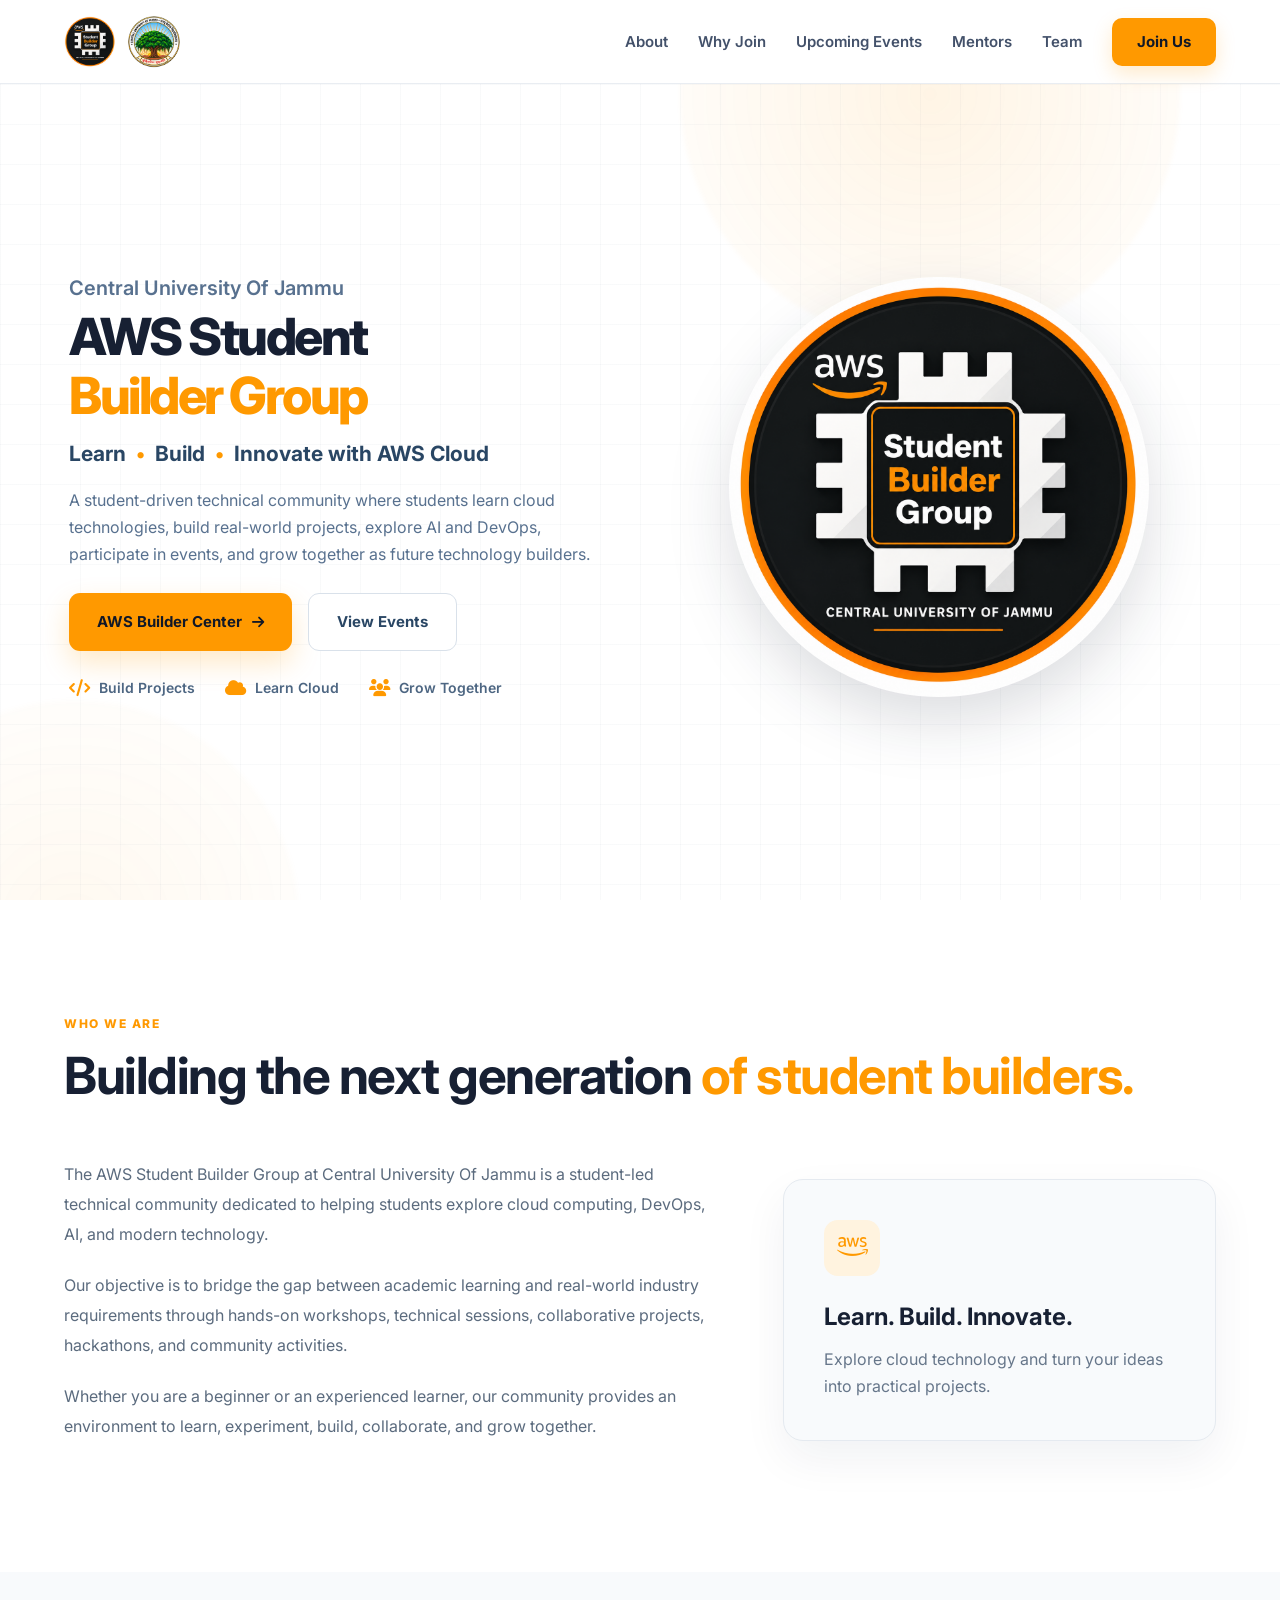
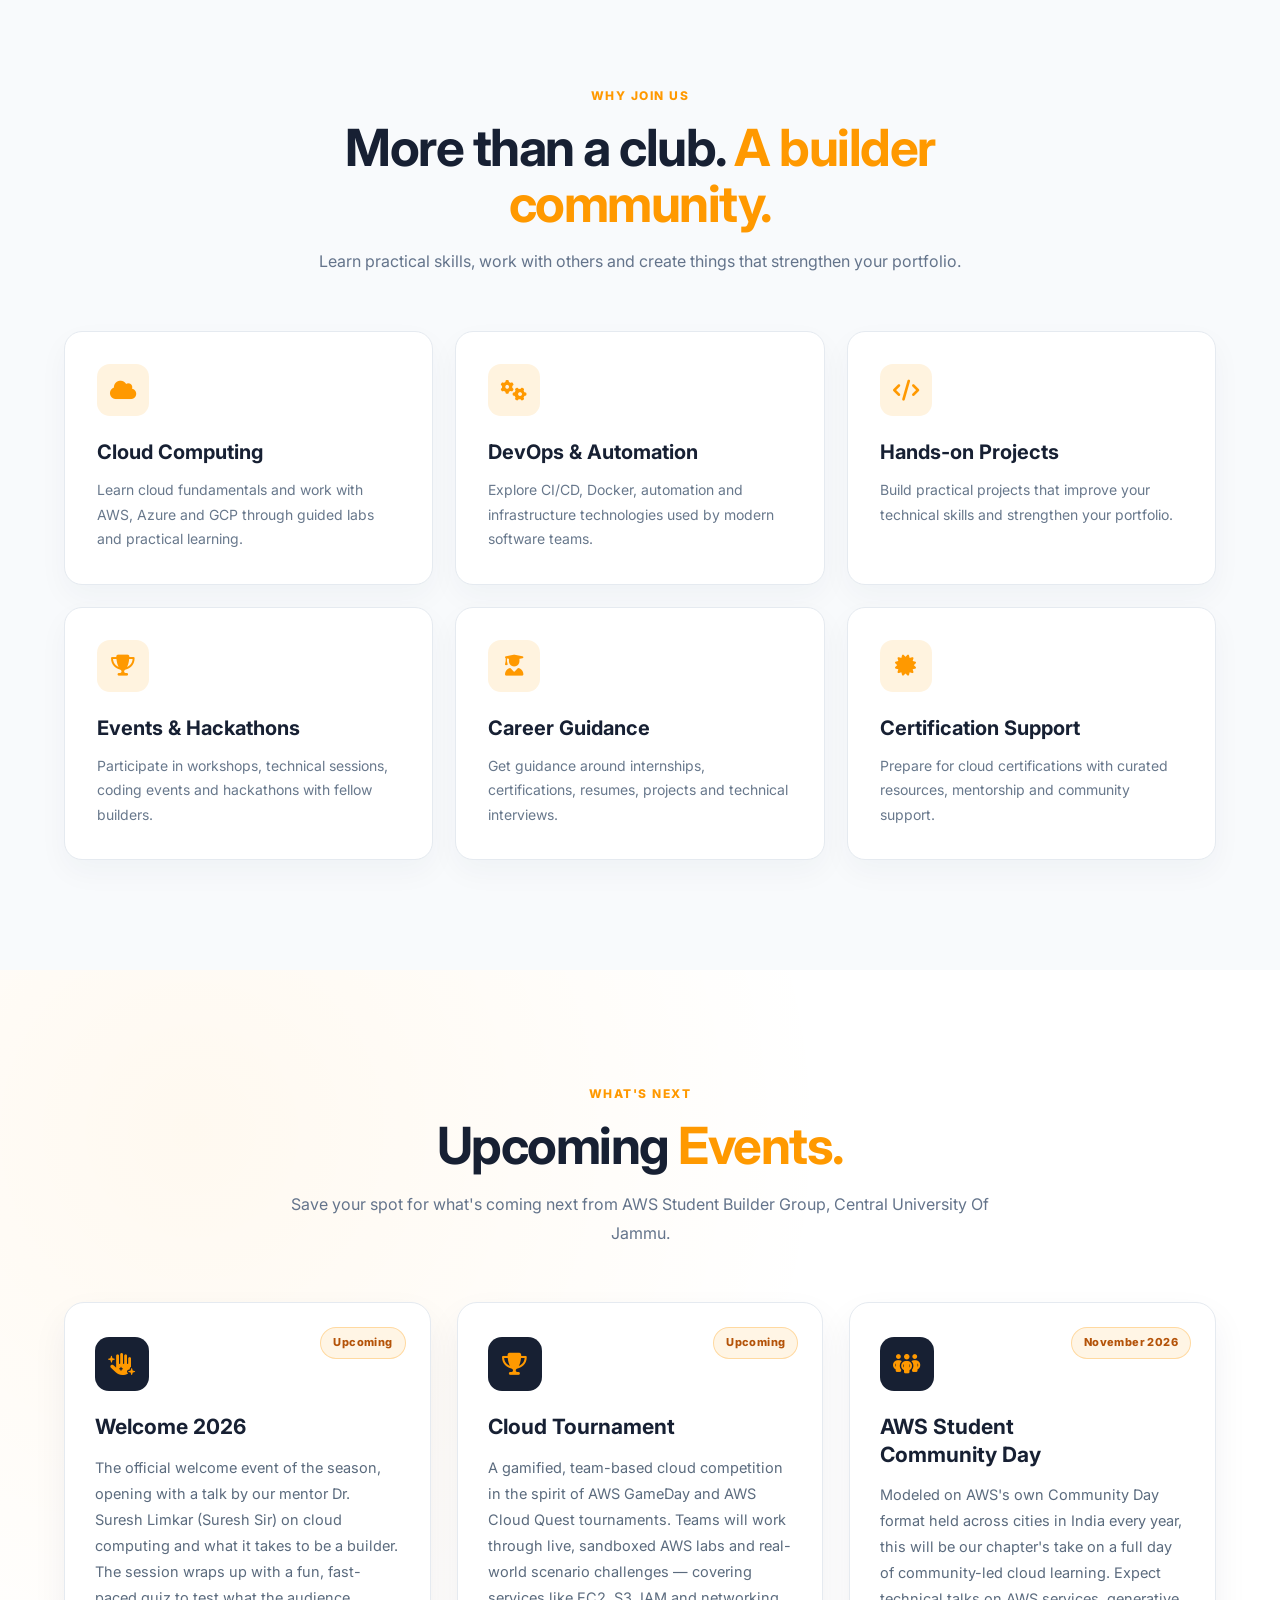
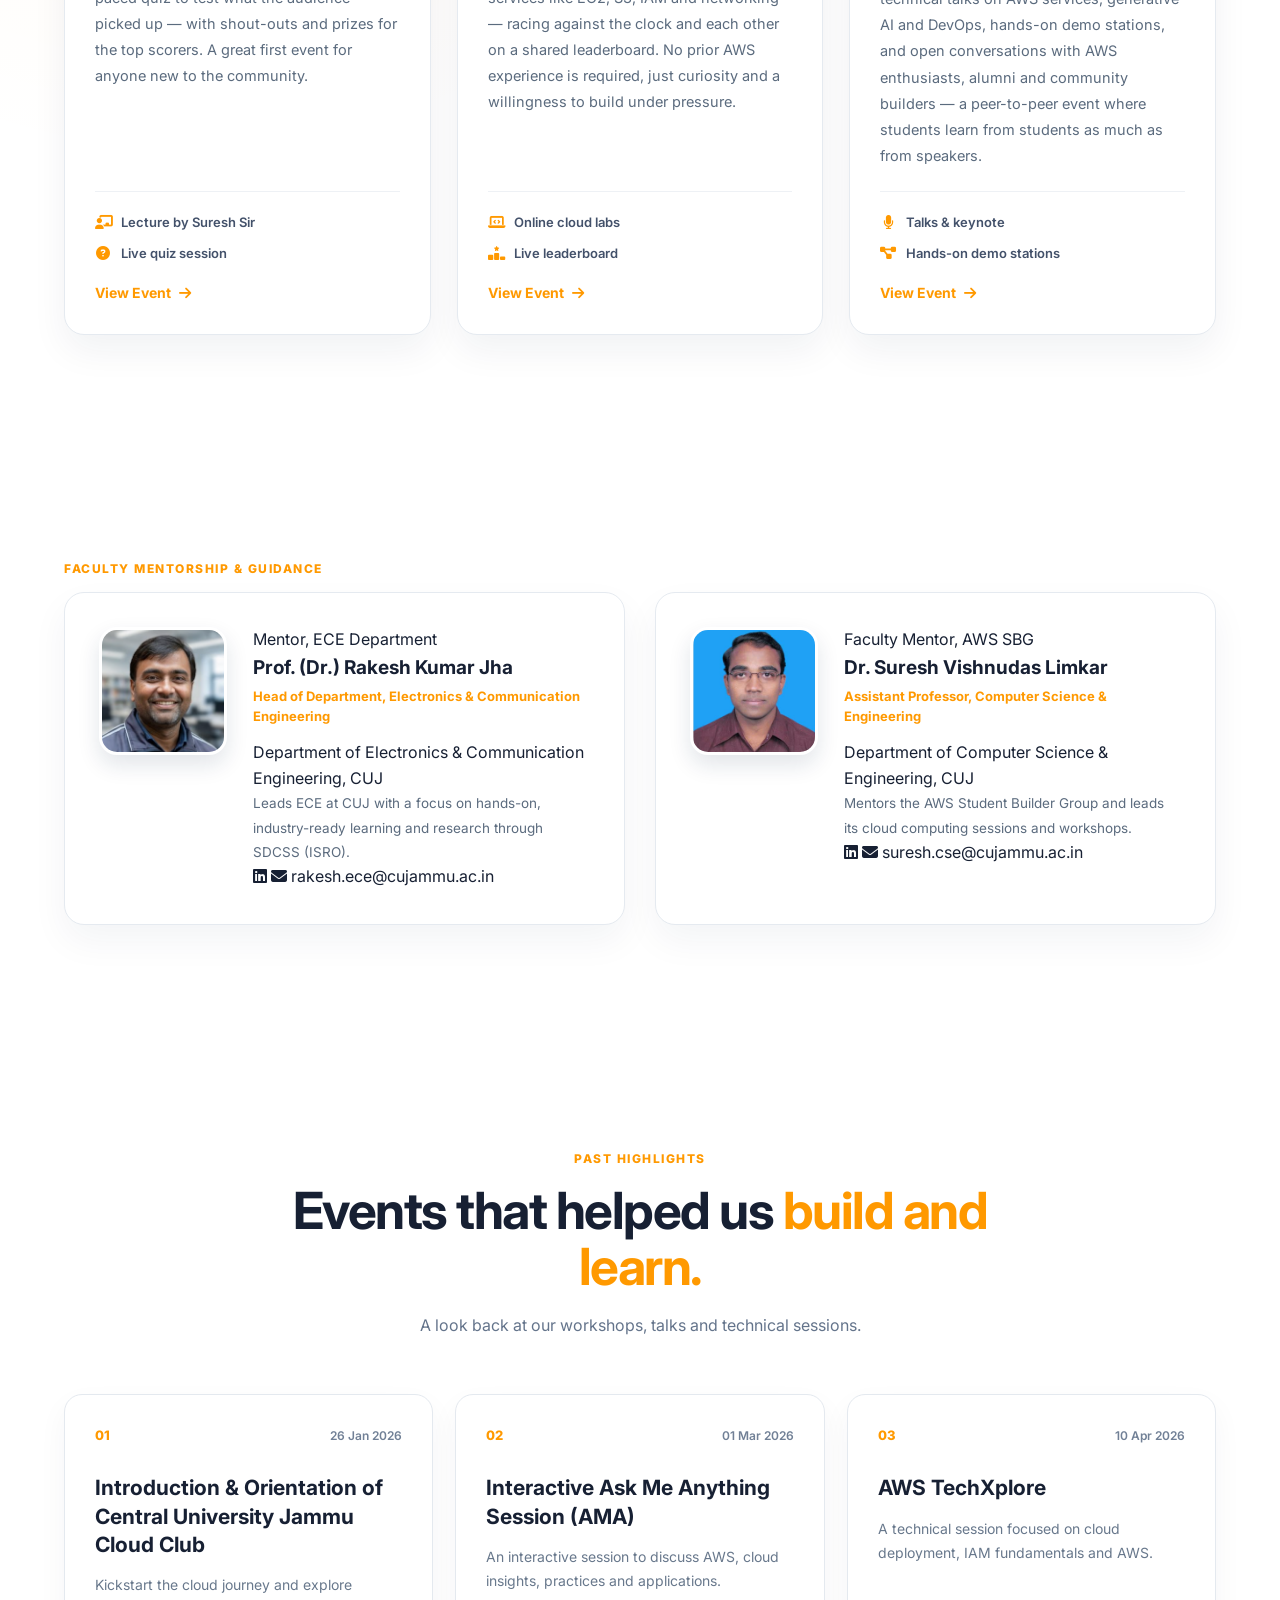
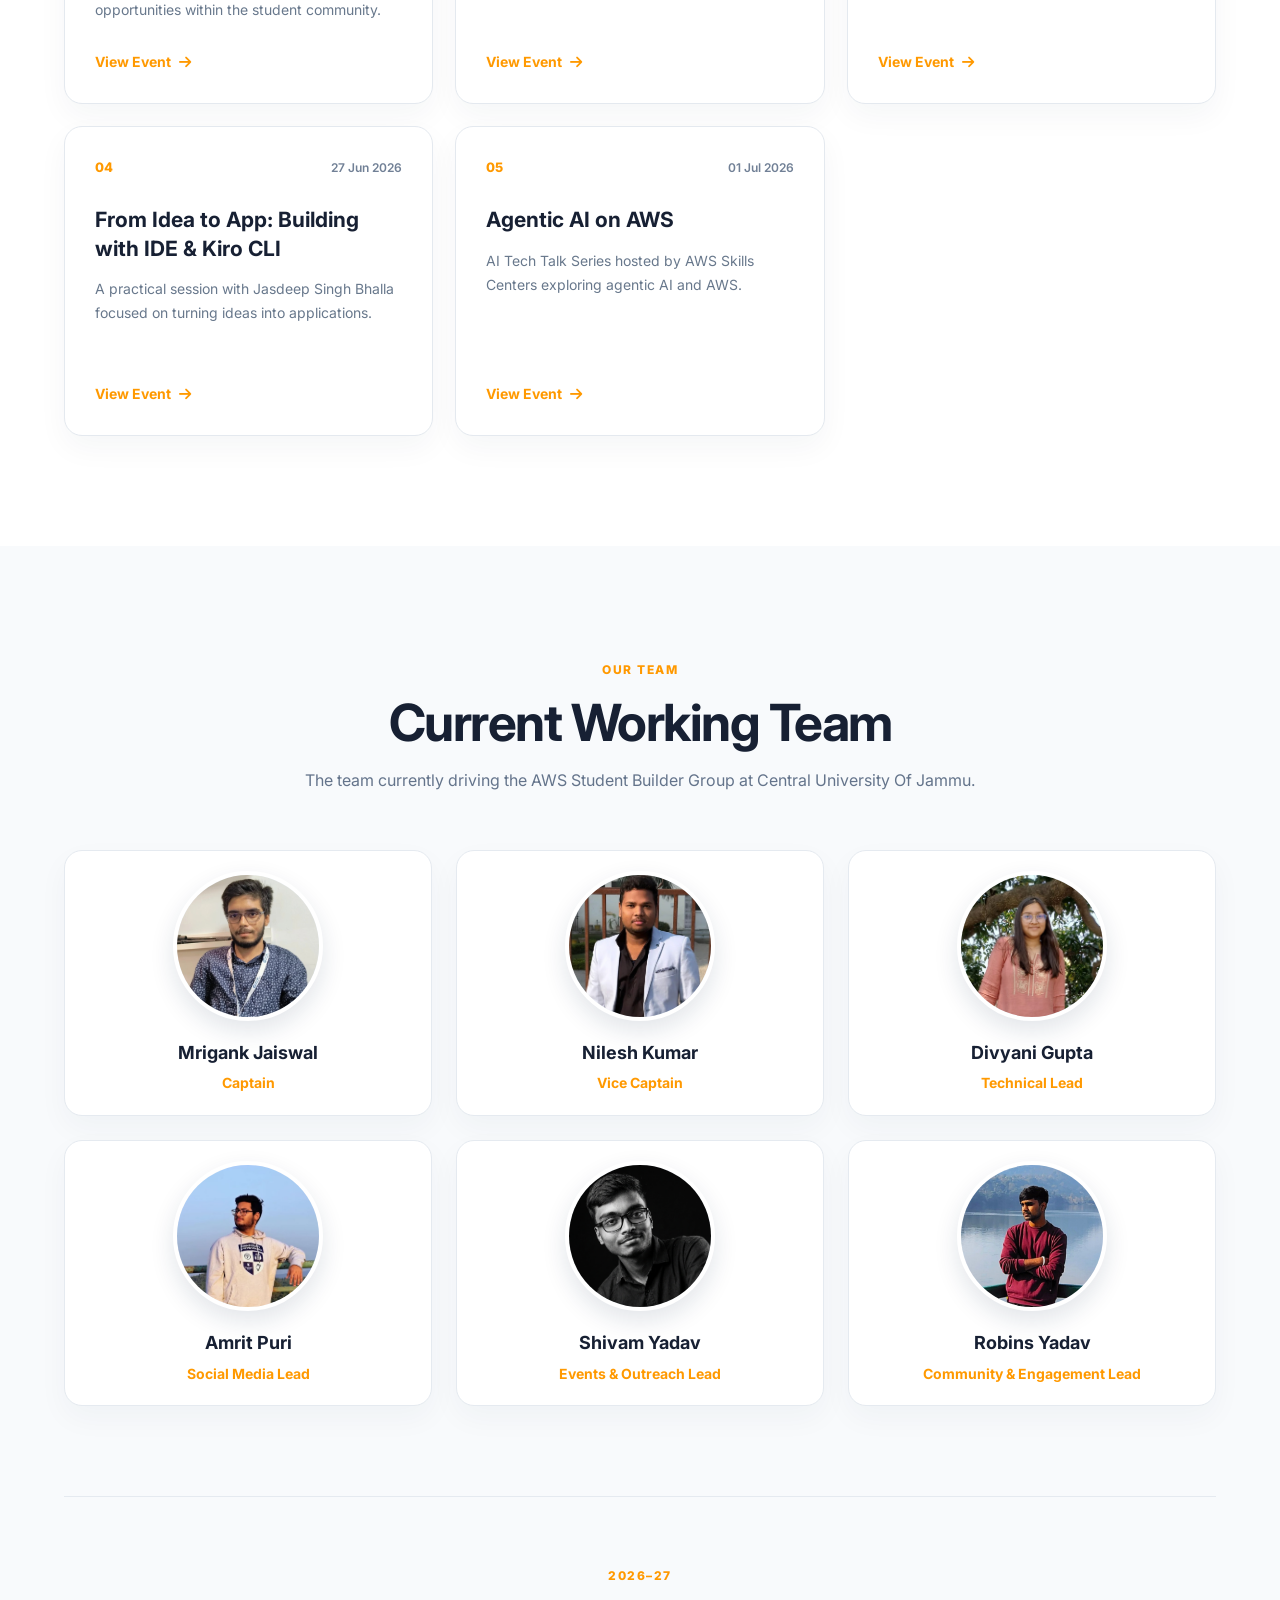
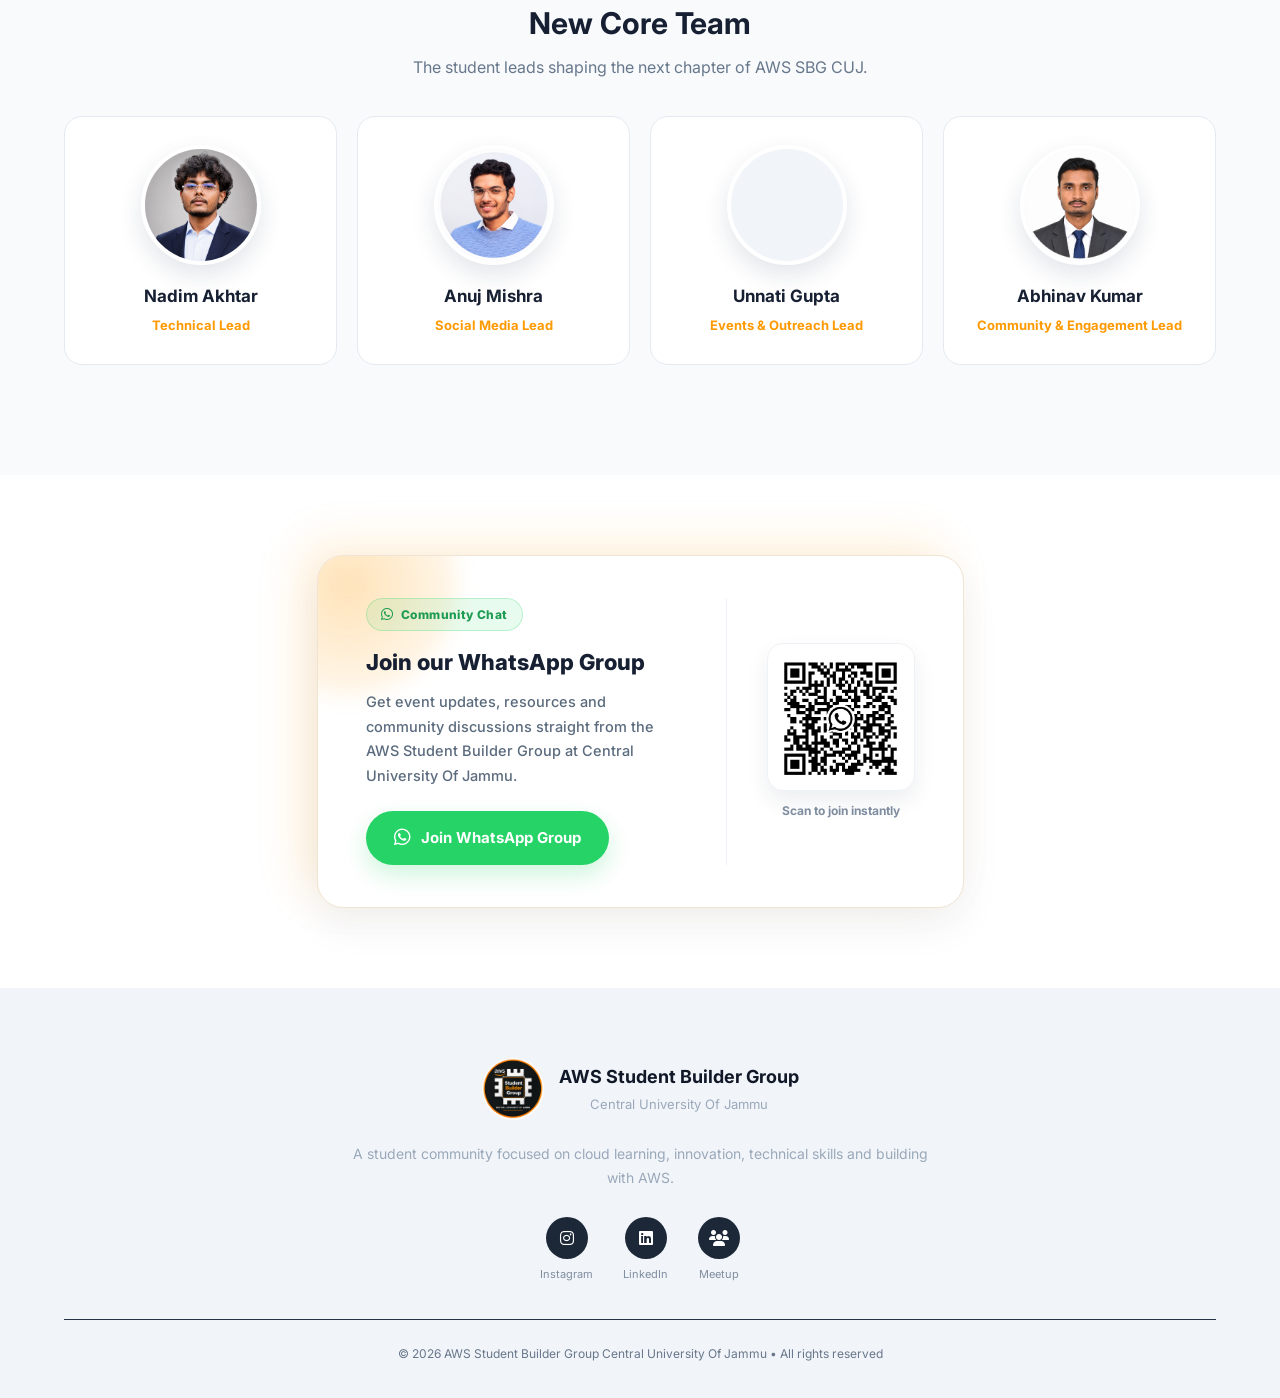
==== commit fcba7efe: "update website" ====
--- a/index.html
+++ b/index.html
@@ -643,8 +643,8 @@
           <div class="mentor-photo">
 
             <img
-              src="assets/mentors/rakesh-kumar-jha.jpg"
-              alt="Prof. (Dr.) Rakesh Kumar Jha"
+              src="assets/mentors/rakesh-kumar-jha.png"
+              alt=""
             />
 
           </div>
@@ -677,10 +677,15 @@
 
             <div class="mentor-contact">
 
-              <a href="#" aria-label="LinkedIn">
+              <a href="https://www.linkedin.com/in/prof-rakesh-kumar-jha-42522222/" aria-label="LinkedIn">
                 <i class="fab fa-linkedin"></i>
               </a>
 
+              <a href="mailto:rakesh.ece@cujammu.ac.in" aria-label="Email">
+                <i class="fa-solid fa-envelope"></i>
+                rakesh.ece@cujammu.ac.in
+              </a>
+
             </div>
 
           </div>
@@ -695,8 +700,8 @@
           <div class="mentor-photo">
 
             <img
-              src="assets/mentors/suresh-limkar.jpg"
-              alt="Dr. Suresh Vishnudas Limkar"
+              src="assets/mentors/suresh-limkar.png"
+              alt=""
             />
 
           </div>
@@ -727,7 +732,7 @@
 
             <div class="mentor-contact">
 
-              <a href="#" aria-label="LinkedIn">
+              <a href="https://www.linkedin.com/in/suresh-limkar-7b8b7322a/" aria-label="LinkedIn">
                 <i class="fab fa-linkedin"></i>
               </a>
 
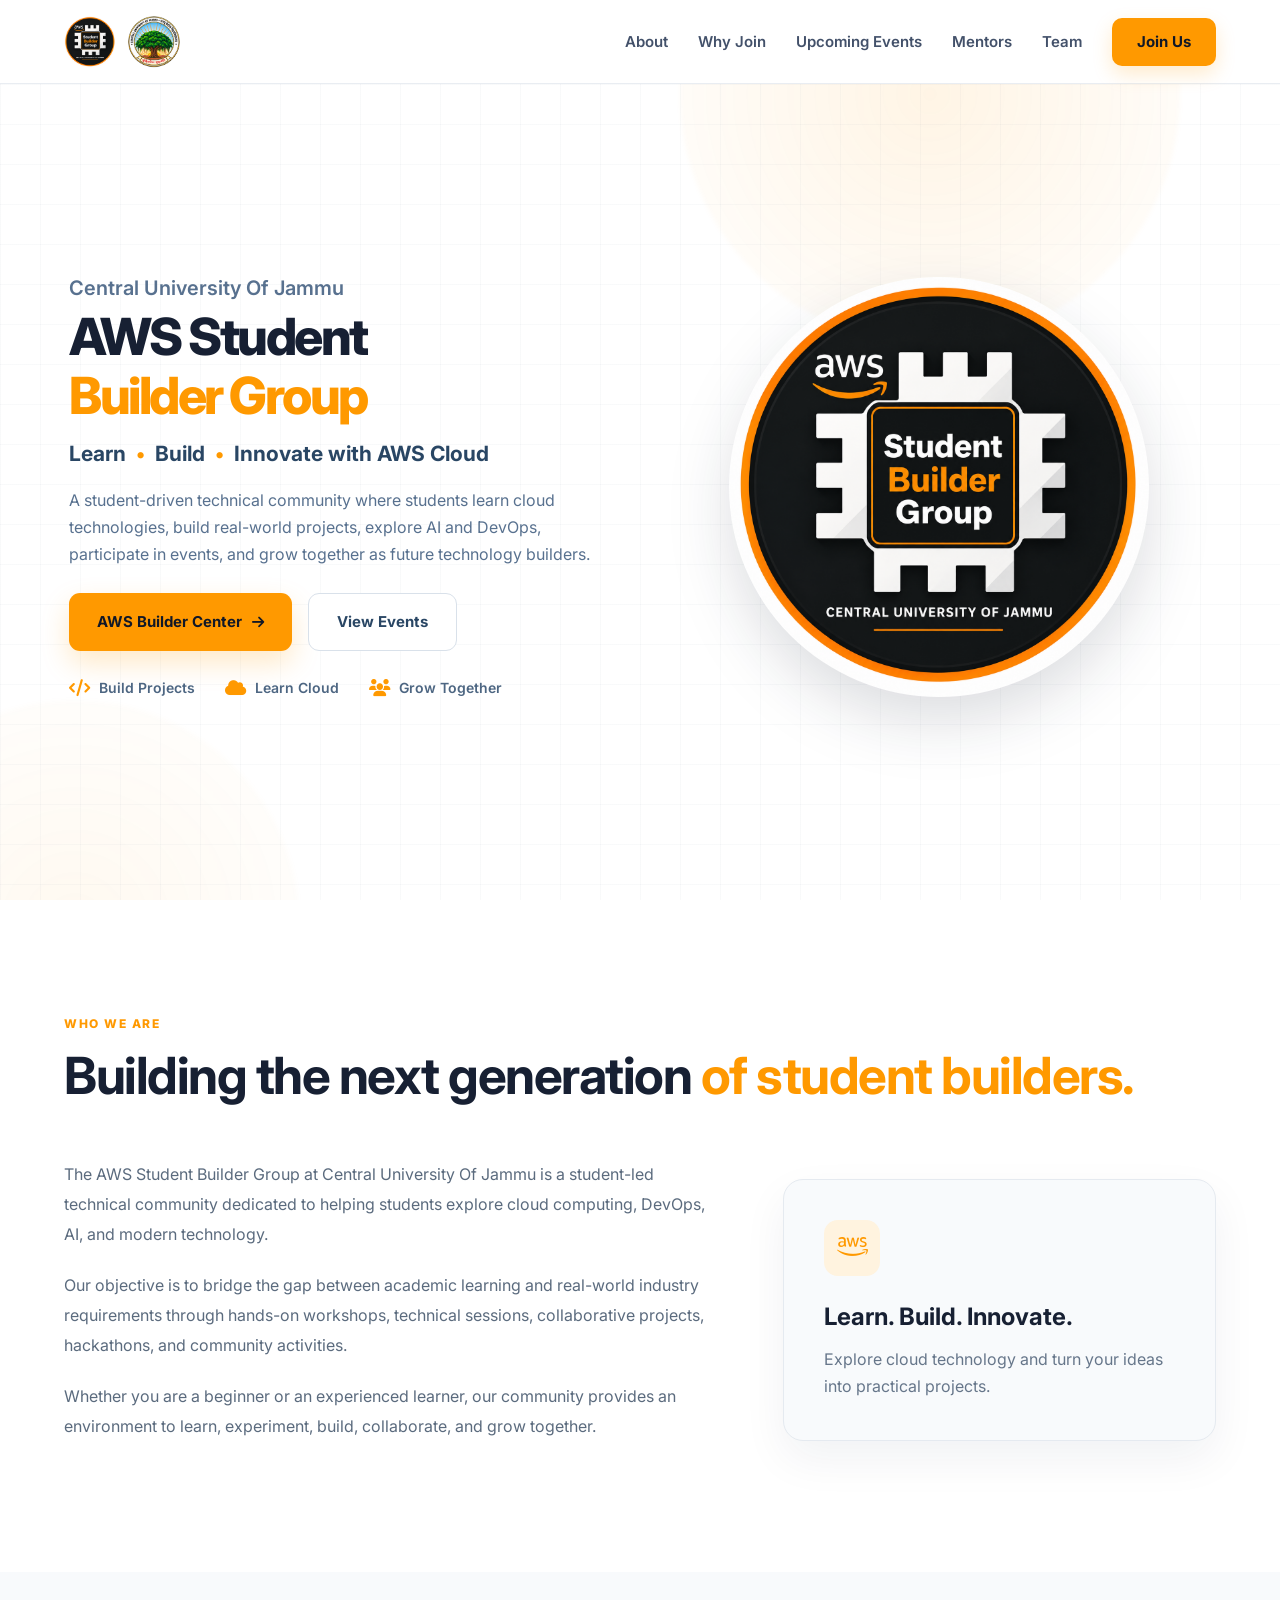
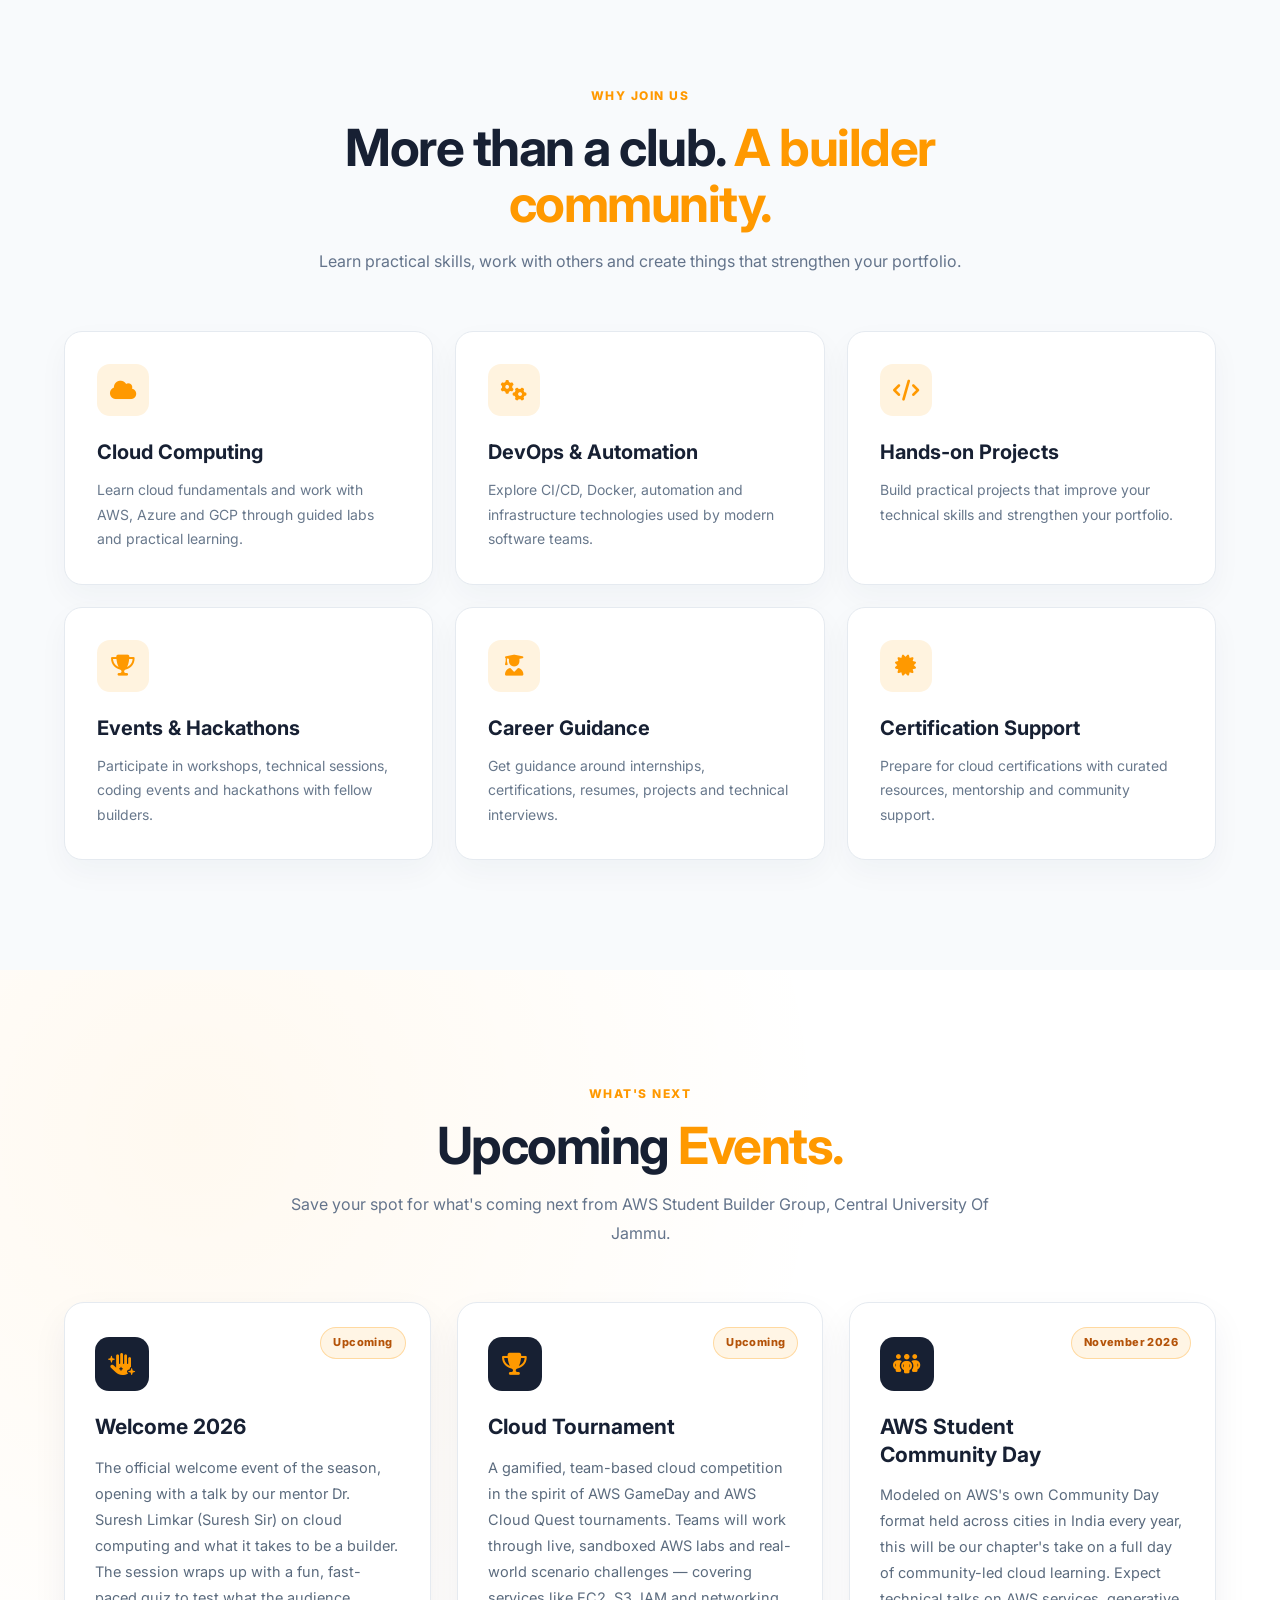
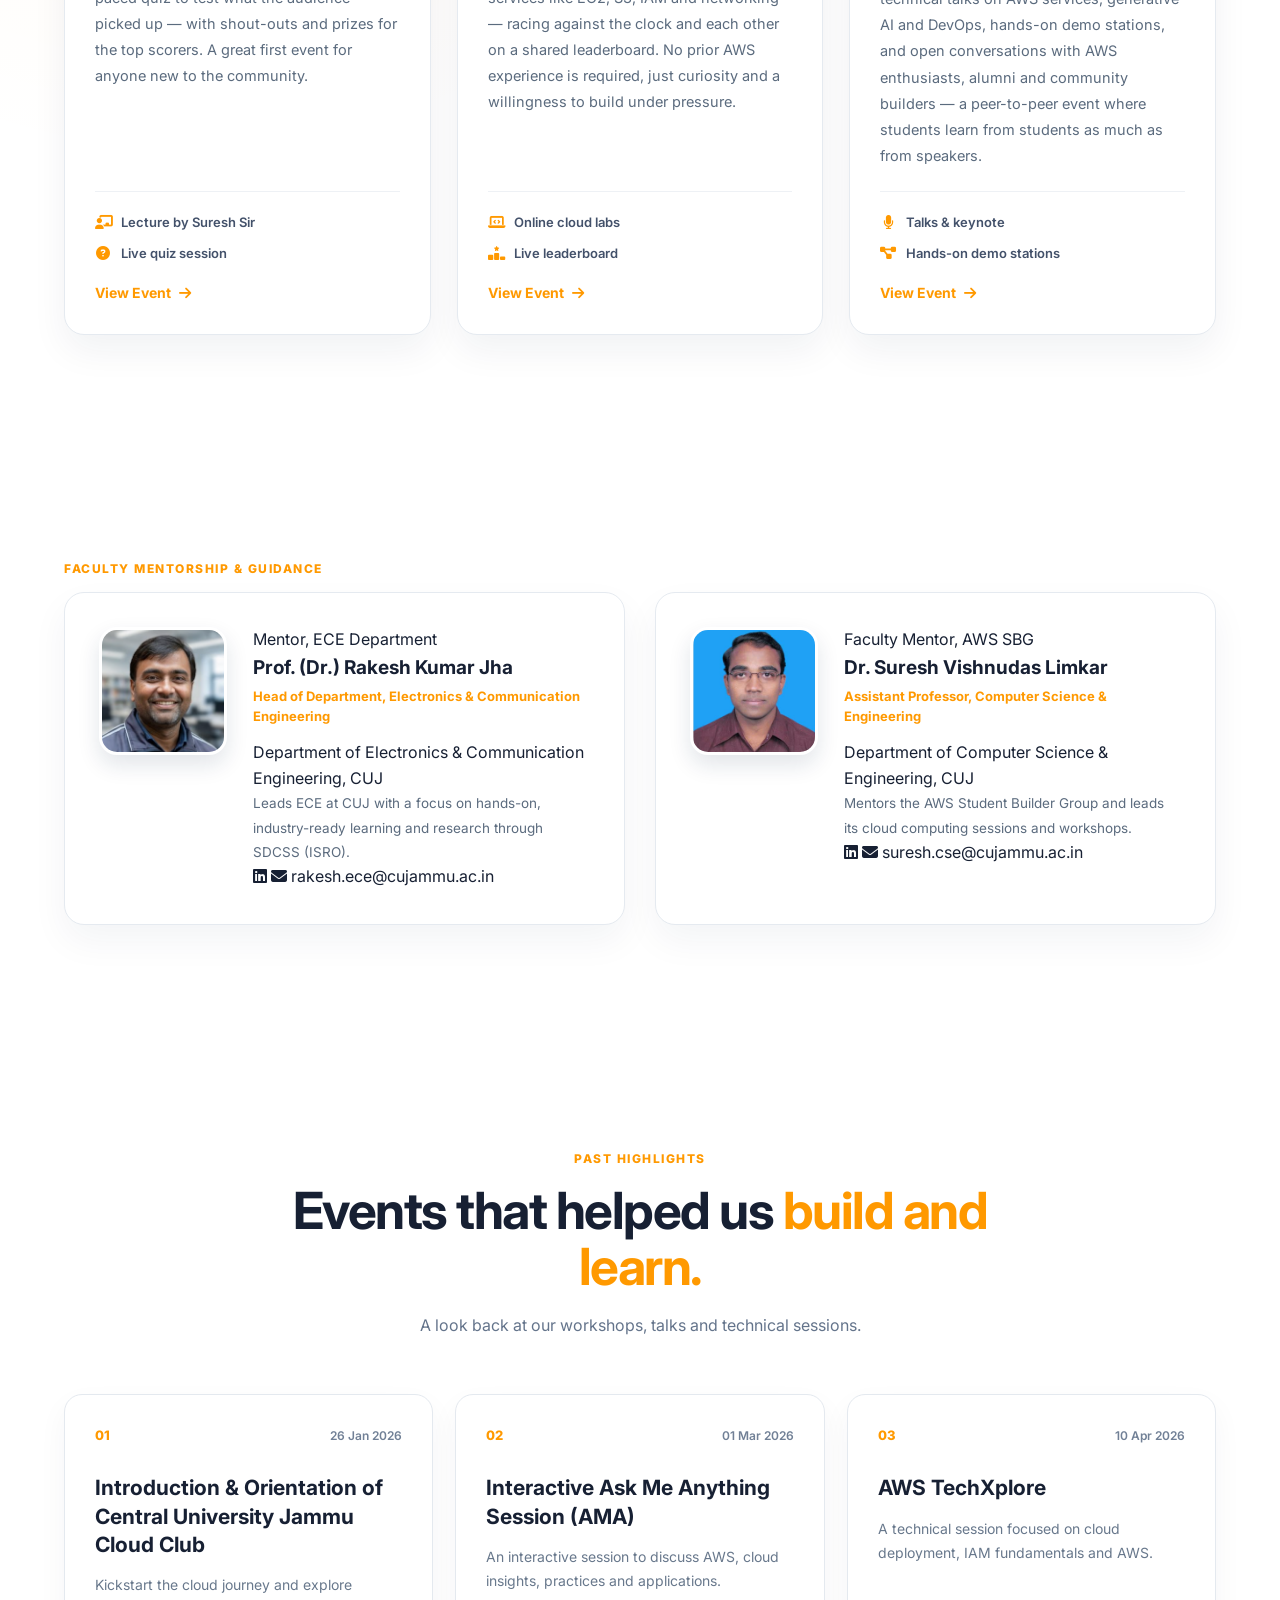
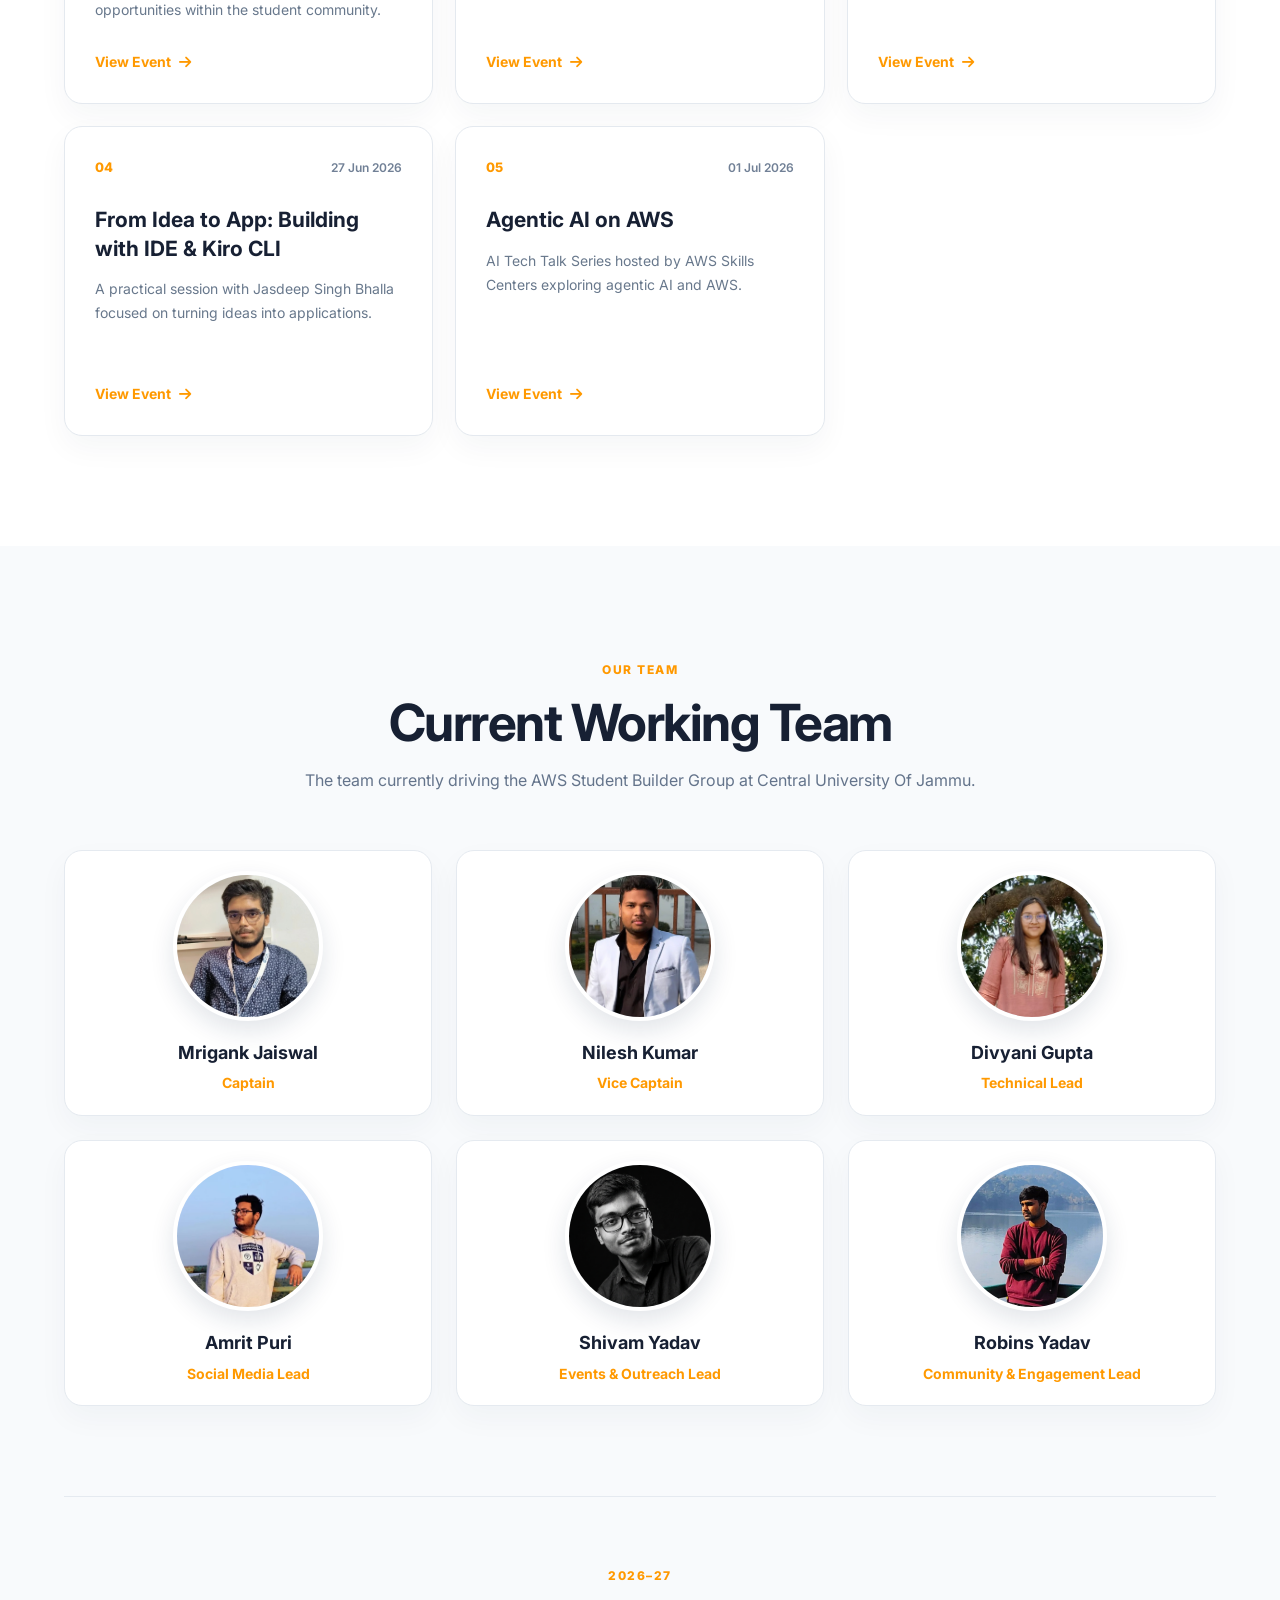
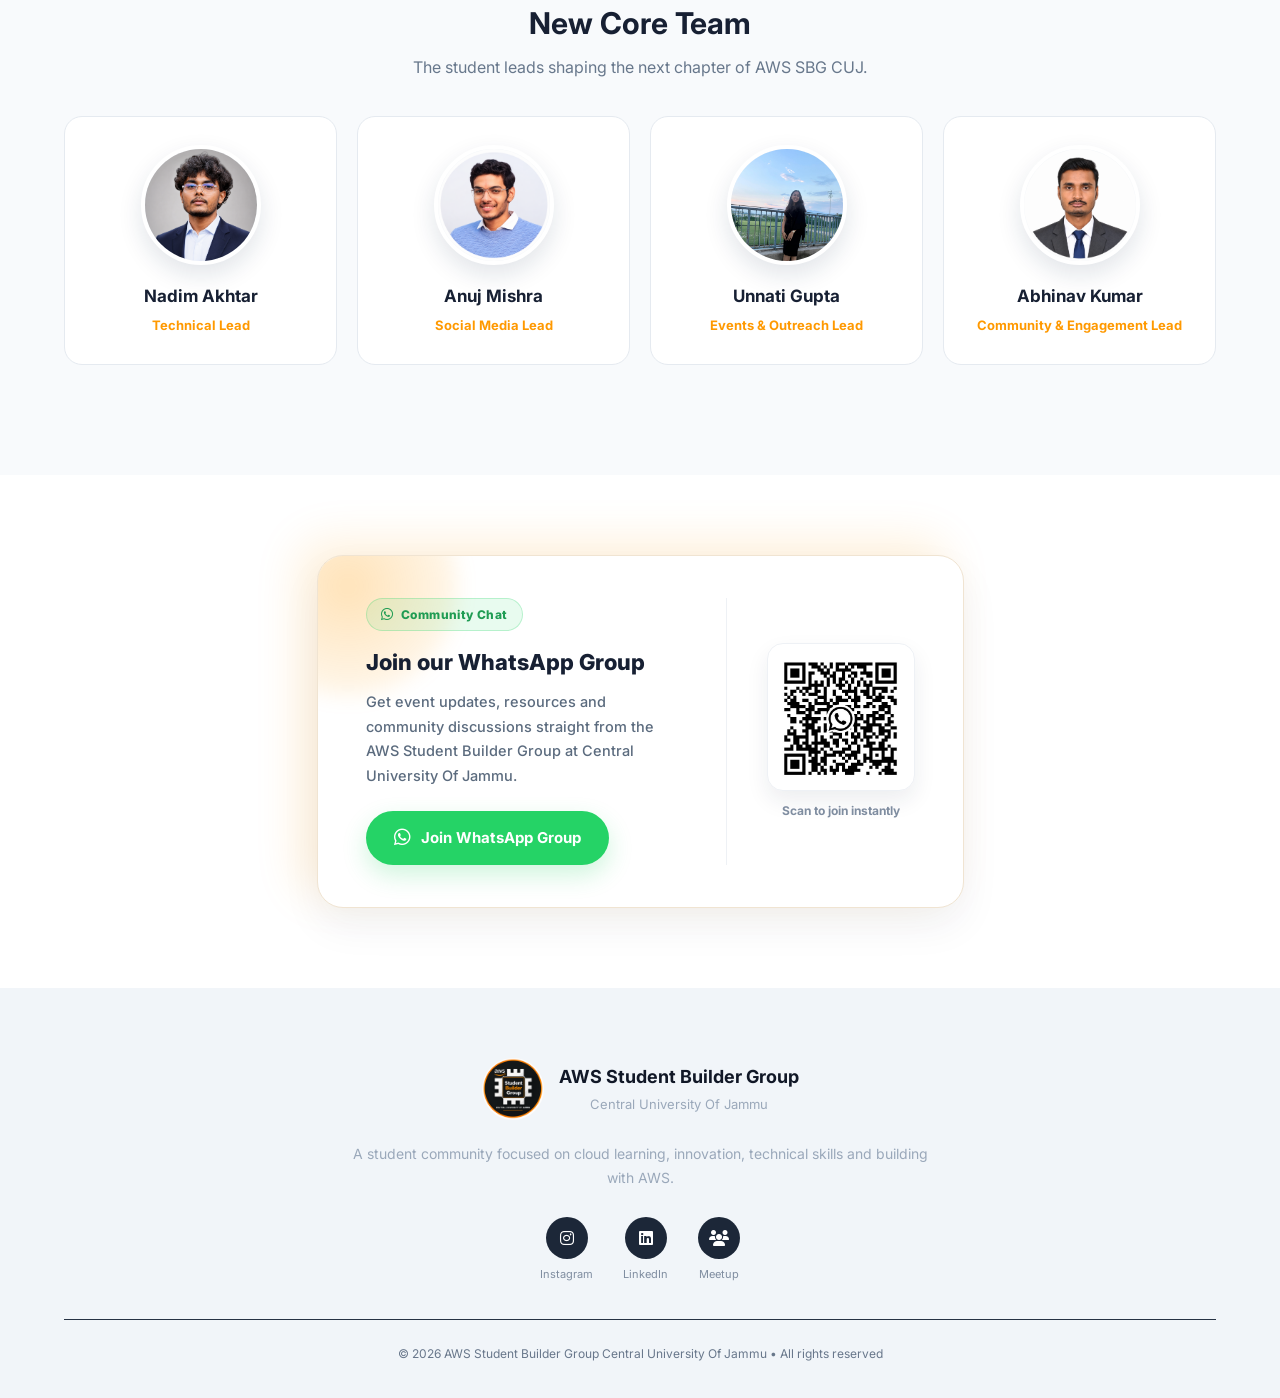
==== commit 78237a8f: "assets update" ====
--- a/index.html
+++ b/index.html
@@ -1221,6 +1221,12 @@
           <div class="new-core-team-card">
 
             <div class="new-core-photo">
+            
+              <img
+                src="assets/team/unnati.png"
+                alt=""
+              />
+              
             </div>
 
             <h4>
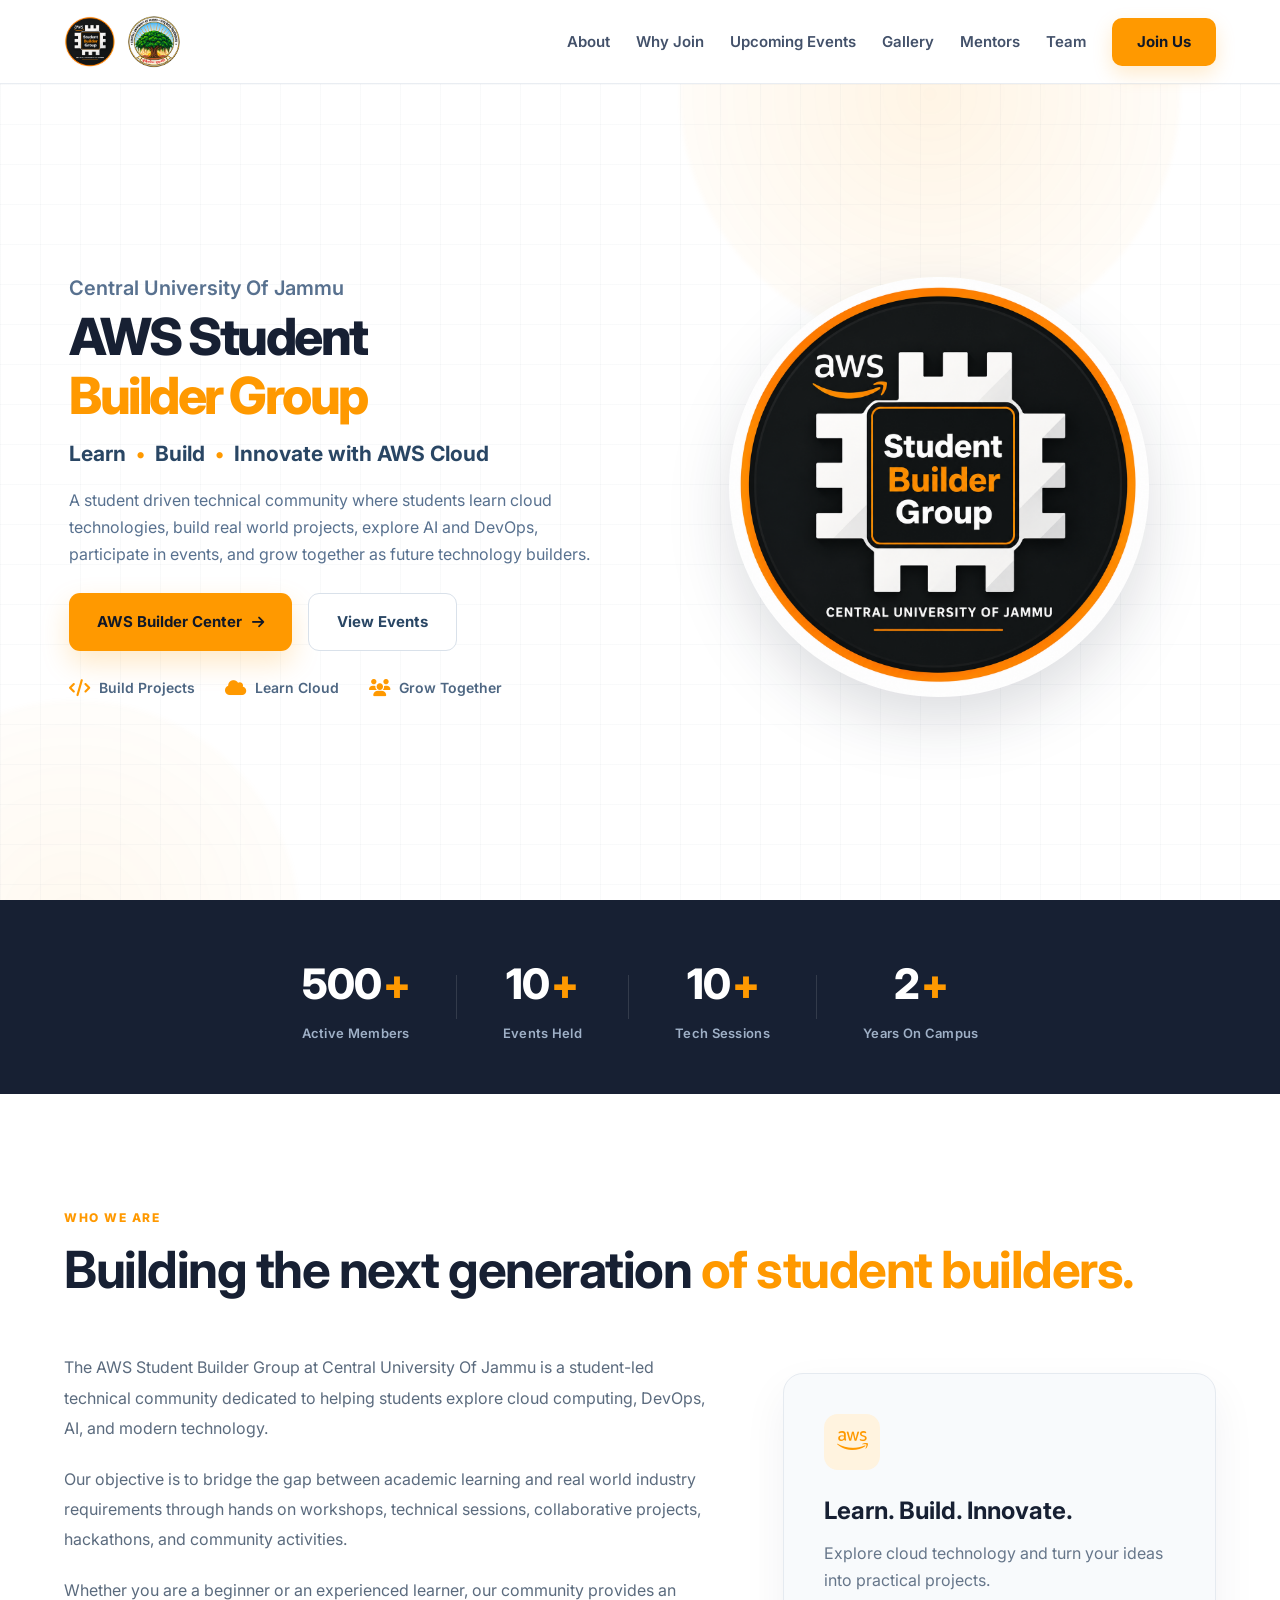
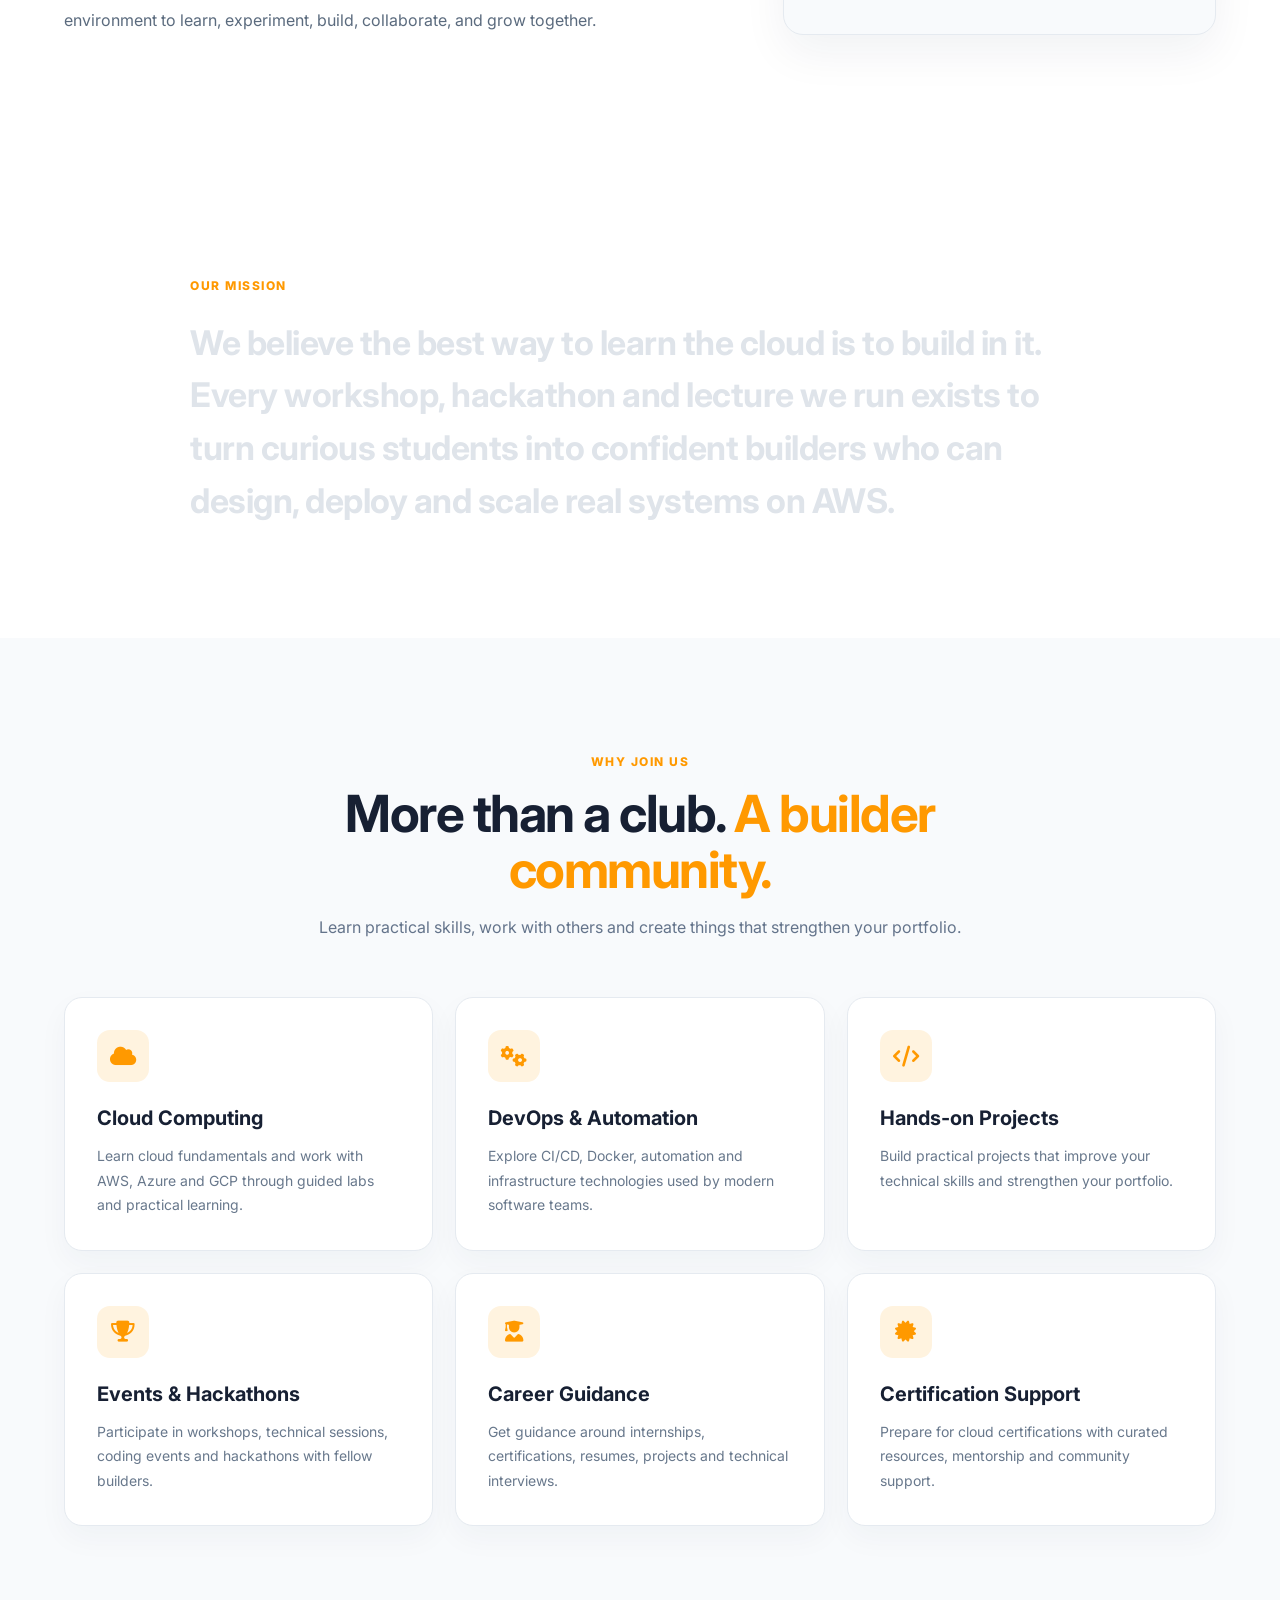
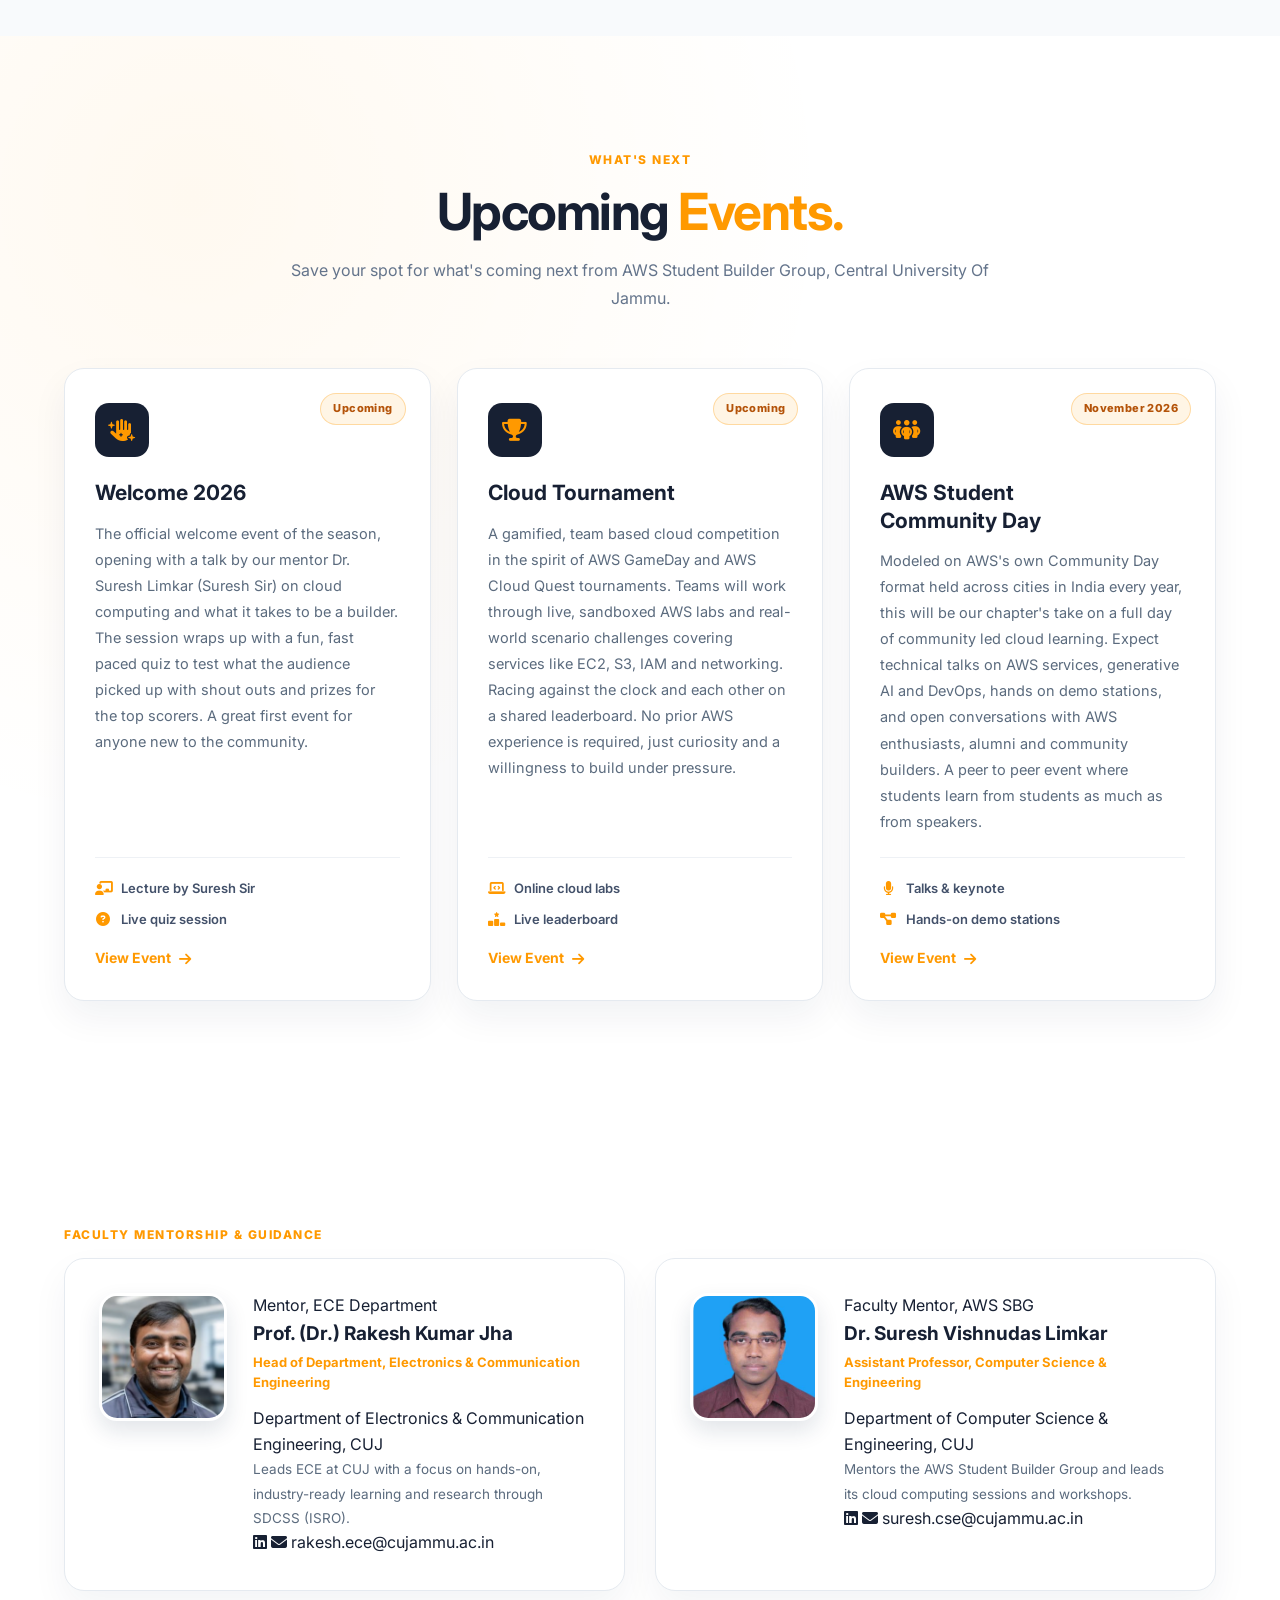
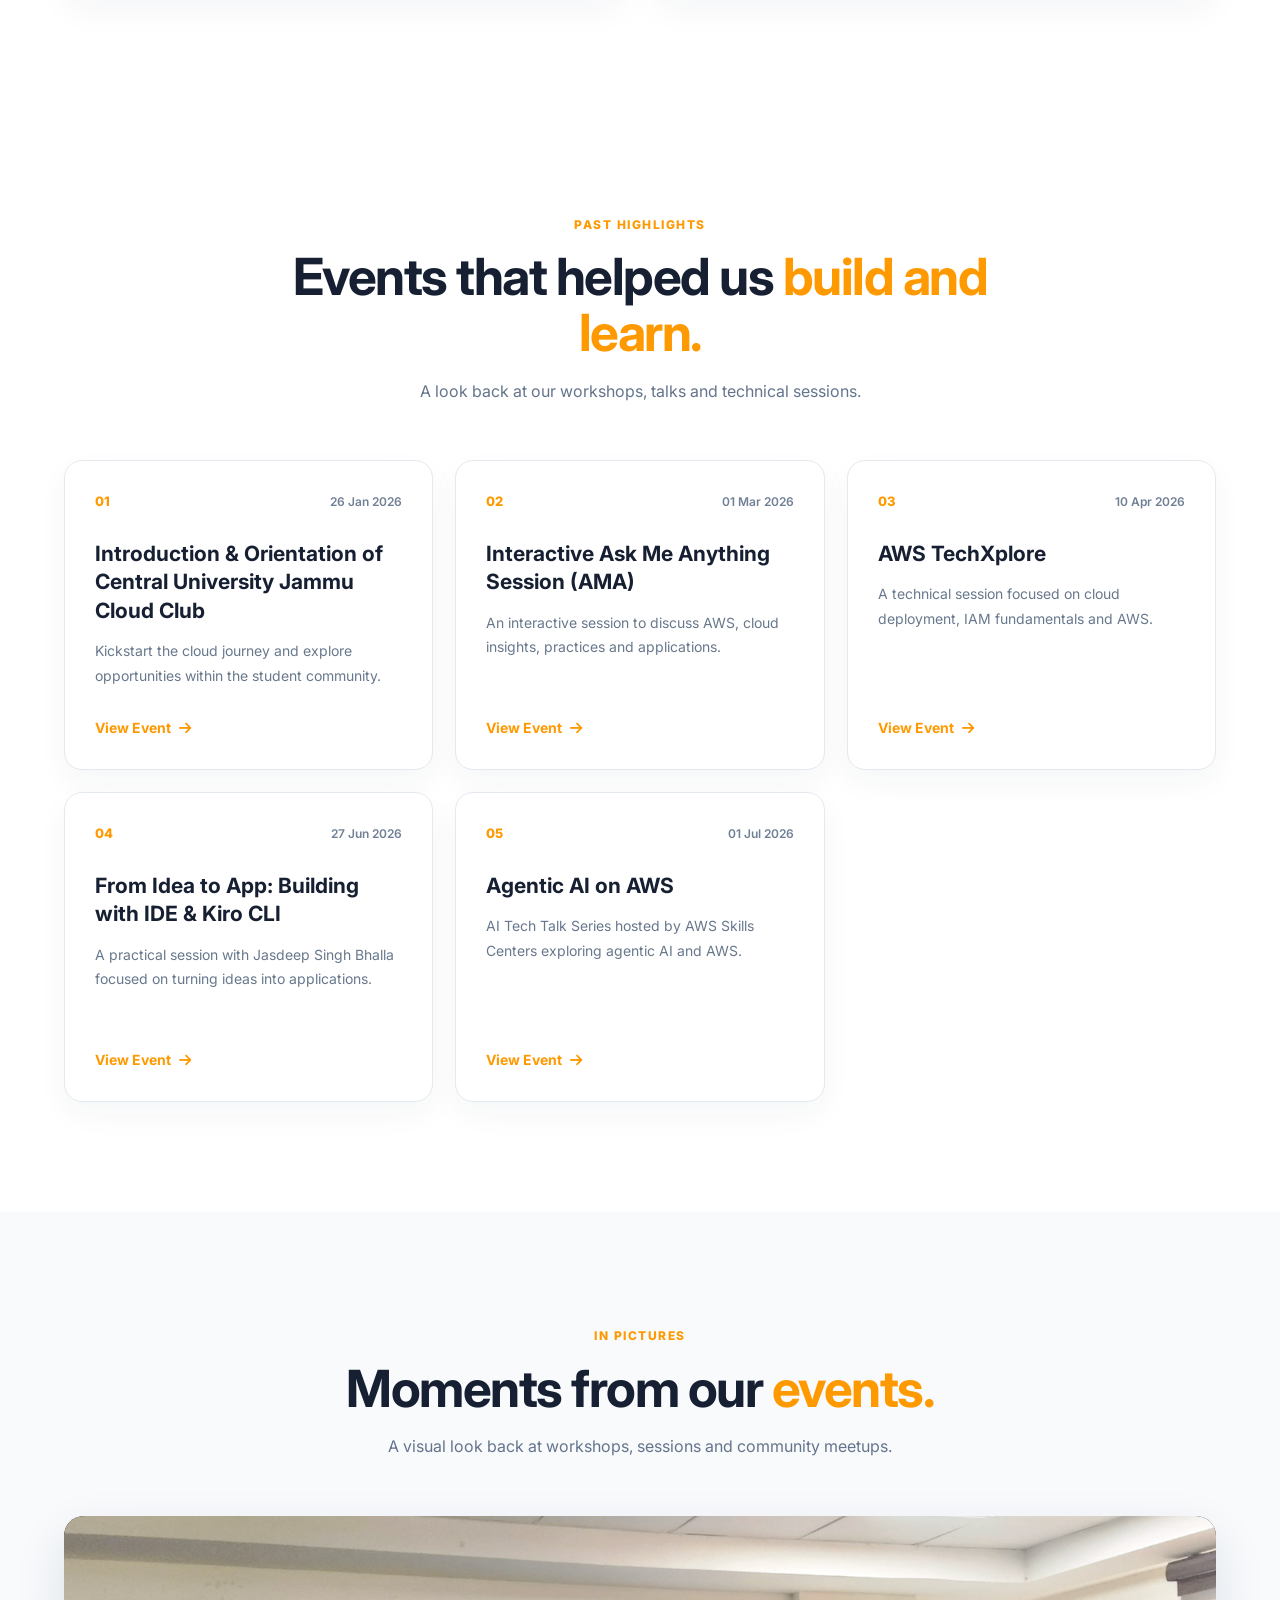
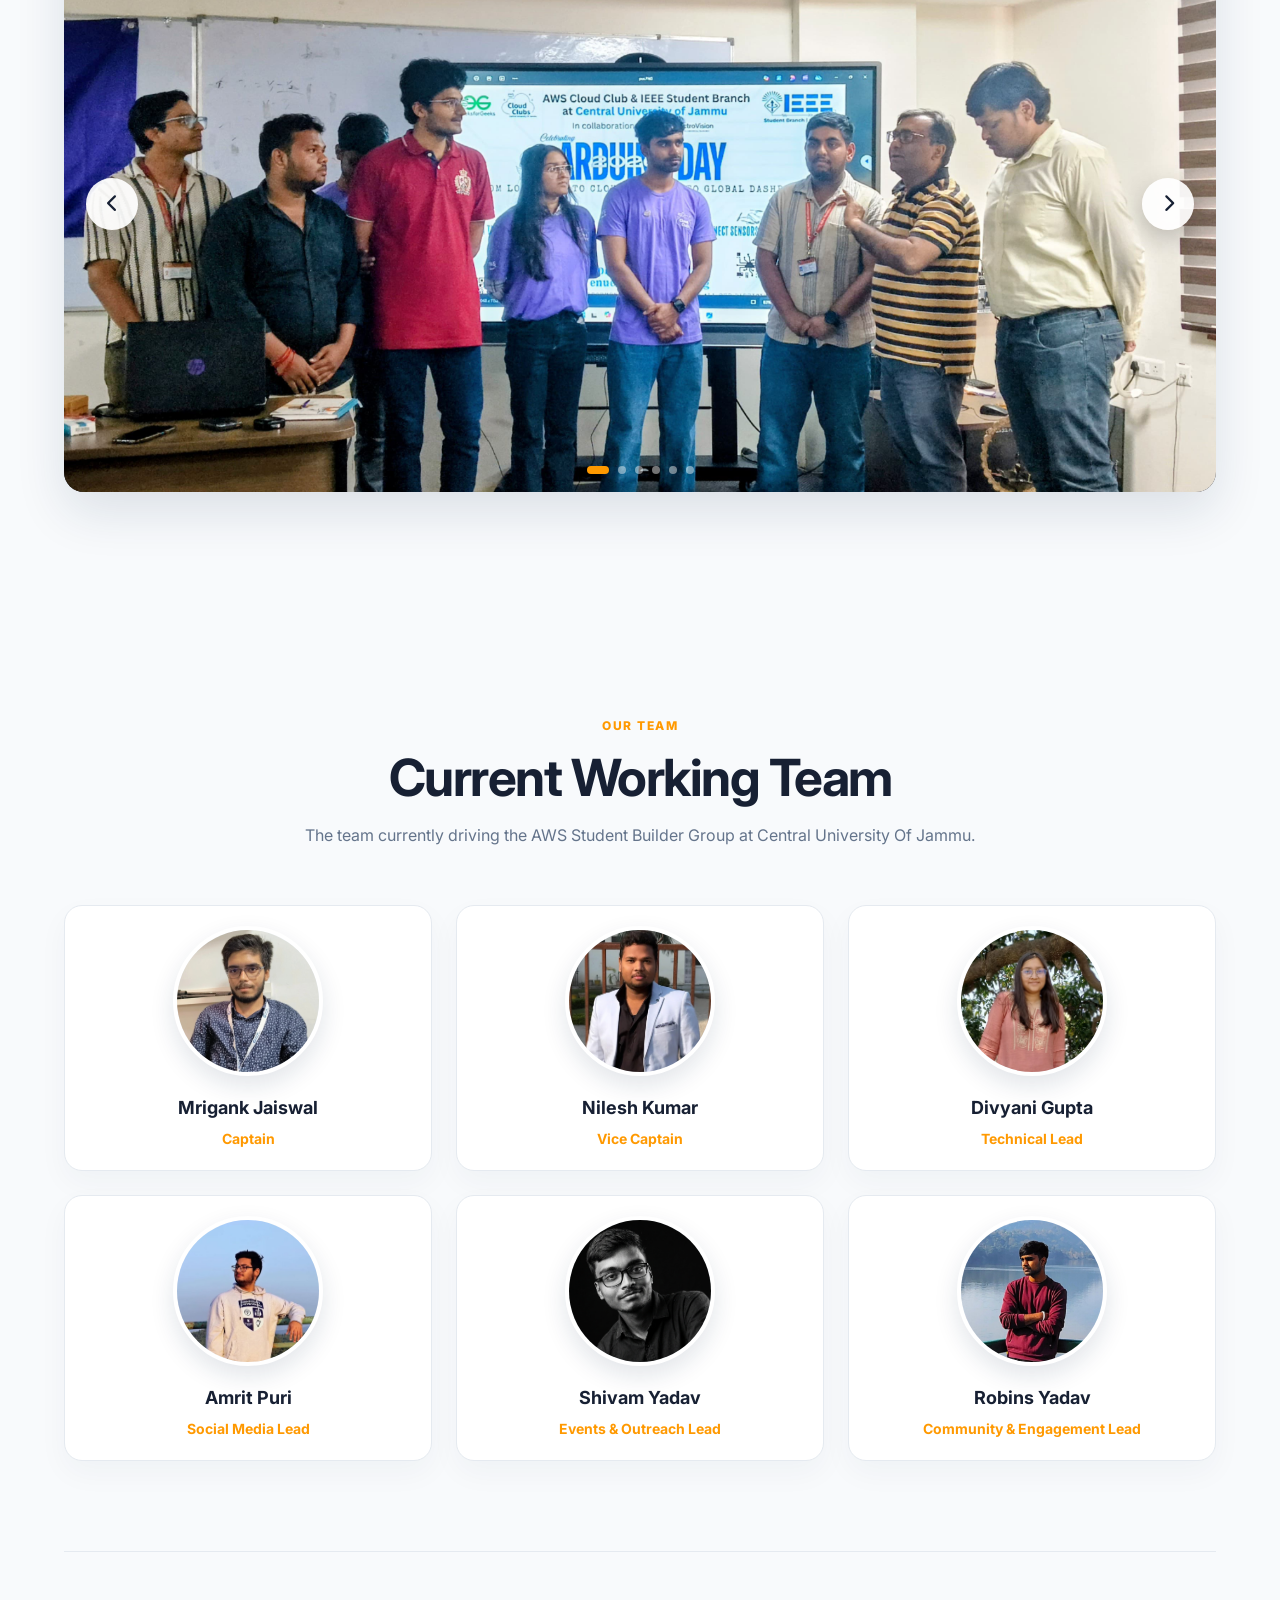
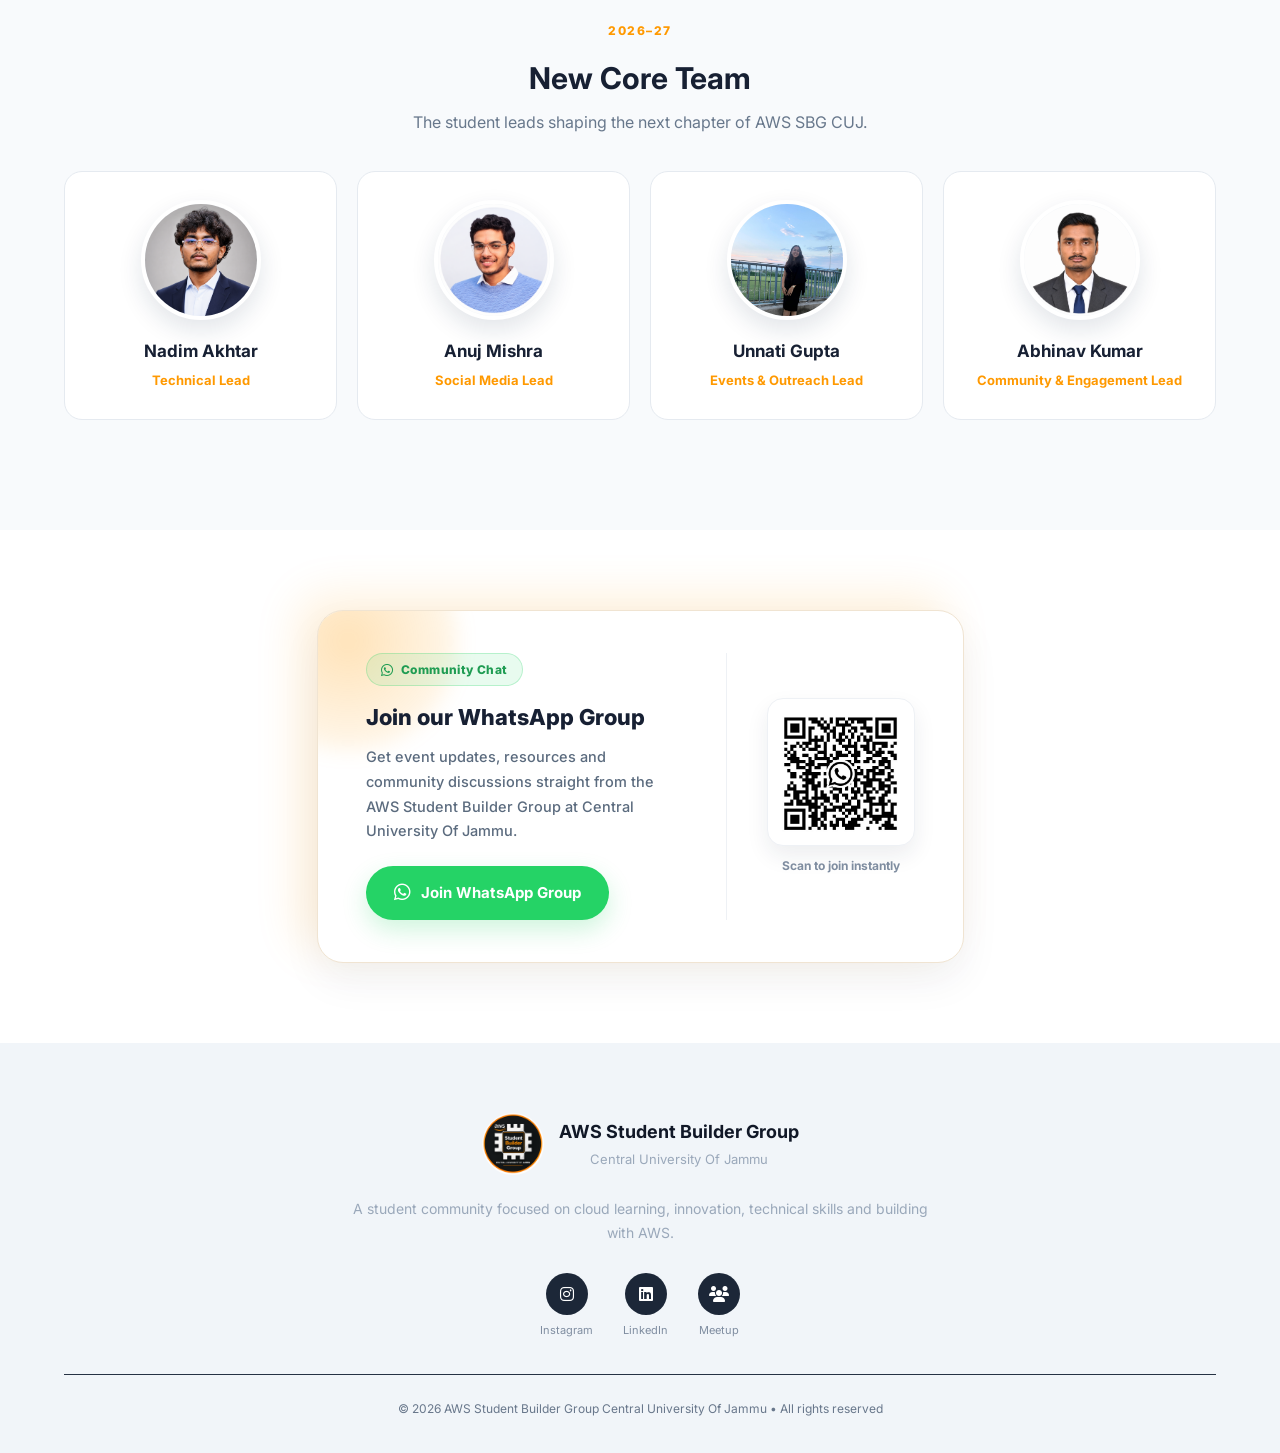
==== commit 22fd0a20: "update events" ====
--- a/index.html
+++ b/index.html
@@ -1,1455 +1,1097 @@
-<!DOCTYPE html>
+<!doctype html>
 <html lang="en">
-
-<head>
-  <meta charset="UTF-8" />
-
-  <meta
-    name="viewport"
-    content="width=device-width, initial-scale=1.0"
-  />
-
-  <title>AWS Student Builder Group | Central University Of Jammu</title>
-
-  <!-- Google Font -->
-
-  <link
-    rel="preconnect"
-    href="https://fonts.googleapis.com"
-  />
-
-  <link
-    rel="preconnect"
-    href="https://fonts.gstatic.com"
-    crossorigin
-  />
-
-  <link
-    href="https://fonts.googleapis.com/css2?family=Inter:wght@400;500;600;700;800&display=swap"
-    rel="stylesheet"
-  />
-
-  <!-- Font Awesome -->
-
-  <link
-    rel="stylesheet"
-    href="https://cdnjs.cloudflare.com/ajax/libs/font-awesome/6.5.1/css/all.min.css"
-  />
-
-  <!-- CSS -->
-
-  <link rel="stylesheet" href="style.css" />
-</head>
-
-
-<body>
-
-  <!-- Navbar -->
-
-  <nav class="navbar">
-
-    <div class="nav-container">
-
-      <a href="#" class="brand">
-
-        <div class="logo-wrapper">
-
+  <head>
+    <meta charset="UTF-8" />
+
+    <meta name="viewport" content="width=device-width, initial-scale=1.0" />
+
+    <title>AWS Student Builder Group | Central University Of Jammu</title>
+
+    <!-- Google Font -->
+
+    <link rel="preconnect" href="https://fonts.googleapis.com" />
+
+    <link rel="preconnect" href="https://fonts.gstatic.com" crossorigin />
+
+    <link
+      href="https://fonts.googleapis.com/css2?family=Inter:wght@400;500;600;700;800&display=swap"
+      rel="stylesheet"
+    />
+
+    <!-- Font Awesome -->
+
+    <link
+      rel="stylesheet"
+      href="https://cdnjs.cloudflare.com/ajax/libs/font-awesome/6.5.1/css/all.min.css"
+    />
+
+    <!-- CSS -->
+
+    <link rel="stylesheet" href="style.css" />
+  </head>
+
+  <body>
+    <!-- Navbar -->
+
+    <nav class="navbar">
+      <div class="nav-container">
+        <a href="#" class="brand">
+          <div class="logo-wrapper">
+            <img
+              src="assets/cloudclublogo.png"
+              alt="AWS Student Builder Group Logo"
+              class="nav-logo"
+            />
+
+            <img
+              src="assets/cujlogo.png"
+              alt="Central University Of Jammu Logo"
+              class="nav-logo"
+            />
+          </div>
+        </a>
+
+        <!-- Hamburger -->
+
+        <button
+          class="hamburger"
+          id="hamburger"
+          aria-label="Open navigation menu"
+          type="button"
+        >
+          <span></span>
+          <span></span>
+          <span></span>
+        </button>
+
+        <!-- Navigation -->
+
+        <ul class="nav-links" id="navLinks">
+          <li>
+            <a href="#about">About</a>
+          </li>
+
+          <li>
+            <a href="#why-join">Why Join</a>
+          </li>
+
+          <li>
+            <a href="#upcoming-events">Upcoming Events</a>
+          </li>
+
+          <li>
+            <a href="#gallery">Gallery</a>
+          </li>
+
+          <li>
+            <a href="#mentors">Mentors</a>
+          </li>
+
+          <li>
+            <a href="#members">Team</a>
+          </li>
+
+          <li>
+            <a
+              href="https://www.meetup.com/aws-sbg-at-central-university-of-jammu/?utm_medium"
+              class="nav-btn"
+              target="_blank"
+              rel="noopener noreferrer"
+            >
+              Join Us
+            </a>
+          </li>
+        </ul>
+      </div>
+    </nav>
+
+    <!-- Hero Section -->
+
+    <header class="hero">
+      <div class="hero-background">
+        <div class="hero-orb orb-one"></div>
+        <div class="hero-orb orb-two"></div>
+
+        <div class="hero-grid"></div>
+      </div>
+
+      <div class="hero-container">
+        <!-- Left Side -->
+
+        <div class="hero-content">
+          <p class="hero-university">Central University Of Jammu</p>
+
+          <h1>
+            AWS Student
+            <span>Builder Group</span>
+          </h1>
+
+          <p class="hero-subtitle">
+            Learn
+            <b>•</b>
+            Build
+            <b>•</b>
+            Innovate with AWS Cloud
+          </p>
+
+          <p class="hero-description">
+            A student driven technical community where students learn cloud
+            technologies, build real world projects, explore AI and DevOps,
+            participate in events, and grow together as future technology
+            builders.
+          </p>
+
+          <div class="hero-buttons">
+            <a
+              href="https://bit.ly/3S8YEXM"
+              class="btn primary"
+              target="_blank"
+              rel="noopener noreferrer"
+            >
+              AWS Builder Center
+              <i class="fa-solid fa-arrow-right"></i>
+            </a>
+
+            <a href="#upcoming-events" class="btn secondary"> View Events </a>
+          </div>
+
+          <div class="hero-mini-info">
+            <div>
+              <i class="fa-solid fa-code"></i>
+              <span>Build Projects</span>
+            </div>
+
+            <div>
+              <i class="fa-solid fa-cloud"></i>
+              <span>Learn Cloud</span>
+            </div>
+
+            <div>
+              <i class="fa-solid fa-users"></i>
+              <span>Grow Together</span>
+            </div>
+          </div>
+        </div>
+
+        <!-- Right Side Logo -->
+
+        <div class="hero-logo-area">
+          <img
+            src="assets/cloudclublogo.png"
+            alt="AWS Student Builder Group"
+            class="hero-logo"
+          />
+        </div>
+      </div>
+    </header>
+
+    <!-- Stats Bar -->
+
+    <section class="stats-section">
+      <div class="section-container stats-container">
+        <div class="stat-item">
+          <span class="stat-number" data-target="500" data-suffix="+"> 0 </span>
+
+          <span class="stat-label"> Active Members </span>
+        </div>
+
+        <div class="stat-divider"></div>
+
+        <div class="stat-item">
+          <span class="stat-number" data-target="10" data-suffix="+"> 0 </span>
+
+          <span class="stat-label"> Events Held </span>
+        </div>
+
+        <div class="stat-divider"></div>
+
+        <div class="stat-item">
+          <span class="stat-number" data-target="10" data-suffix="+"> 0 </span>
+
+          <span class="stat-label"> Tech Sessions </span>
+        </div>
+
+        <div class="stat-divider"></div>
+
+        <div class="stat-item">
+          <span class="stat-number" data-target="2" data-suffix="+"> 0 </span>
+
+          <span class="stat-label"> Years On Campus </span>
+        </div>
+      </div>
+    </section>
+
+    <!-- About Section -->
+
+    <section id="about" class="section about-section">
+      <div class="section-container">
+        <div class="section-heading">
+          <span class="section-label"> WHO WE ARE </span>
+
+          <h2>
+            Building the next generation
+            <span>of student builders.</span>
+          </h2>
+        </div>
+
+        <div class="about-grid">
+          <div class="about-text">
+            <p>
+              The AWS Student Builder Group at Central University Of Jammu is a
+              student-led technical community dedicated to helping students
+              explore cloud computing, DevOps, AI, and modern technology.
+            </p>
+
+            <p>
+              Our objective is to bridge the gap between academic learning and
+              real world industry requirements through hands on workshops,
+              technical sessions, collaborative projects, hackathons, and
+              community activities.
+            </p>
+
+            <p>
+              Whether you are a beginner or an experienced learner, our
+              community provides an environment to learn, experiment, build,
+              collaborate, and grow together.
+            </p>
+          </div>
+
+          <div class="about-highlight">
+            <div class="highlight-icon">
+              <i class="fa-brands fa-aws"></i>
+            </div>
+
+            <h3>Learn. Build. Innovate.</h3>
+
+            <p>
+              Explore cloud technology and turn your ideas into practical
+              projects.
+            </p>
+          </div>
+        </div>
+      </div>
+    </section>
+
+    <!-- Mission / Scroll Reveal Section -->
+
+    <section id="mission" class="section mission-section">
+      <div class="section-container">
+        <span class="section-label"> OUR MISSION </span>
+
+        <p class="reveal-text" data-reveal>
+          We believe the best way to learn the cloud is to build in it. Every
+          workshop, hackathon and lecture we run exists to turn curious students
+          into confident builders who can design, deploy and scale real systems
+          on AWS.
+        </p>
+      </div>
+    </section>
+
+    <!-- Why Join Section -->
+
+    <section id="why-join" class="section light-section">
+      <div class="section-container">
+        <div class="section-heading centered">
+          <span class="section-label"> WHY JOIN US </span>
+
+          <h2>
+            More than a club.
+            <span>A builder community.</span>
+          </h2>
+
+          <p>
+            Learn practical skills, work with others and create things that
+            strengthen your portfolio.
+          </p>
+        </div>
+
+        <div class="feature-grid">
+          <div class="feature-card">
+            <div class="feature-icon">
+              <i class="fa-solid fa-cloud"></i>
+            </div>
+
+            <h3>Cloud Computing</h3>
+
+            <p>
+              Learn cloud fundamentals and work with AWS, Azure and GCP through
+              guided labs and practical learning.
+            </p>
+          </div>
+
+          <div class="feature-card">
+            <div class="feature-icon">
+              <i class="fa-solid fa-gears"></i>
+            </div>
+
+            <h3>DevOps & Automation</h3>
+
+            <p>
+              Explore CI/CD, Docker, automation and infrastructure technologies
+              used by modern software teams.
+            </p>
+          </div>
+
+          <div class="feature-card">
+            <div class="feature-icon">
+              <i class="fa-solid fa-code"></i>
+            </div>
+
+            <h3>Hands-on Projects</h3>
+
+            <p>
+              Build practical projects that improve your technical skills and
+              strengthen your portfolio.
+            </p>
+          </div>
+
+          <div class="feature-card">
+            <div class="feature-icon">
+              <i class="fa-solid fa-trophy"></i>
+            </div>
+
+            <h3>Events & Hackathons</h3>
+
+            <p>
+              Participate in workshops, technical sessions, coding events and
+              hackathons with fellow builders.
+            </p>
+          </div>
+
+          <div class="feature-card">
+            <div class="feature-icon">
+              <i class="fa-solid fa-user-graduate"></i>
+            </div>
+
+            <h3>Career Guidance</h3>
+
+            <p>
+              Get guidance around internships, certifications, resumes, projects
+              and technical interviews.
+            </p>
+          </div>
+
+          <div class="feature-card">
+            <div class="feature-icon">
+              <i class="fa-solid fa-certificate"></i>
+            </div>
+
+            <h3>Certification Support</h3>
+
+            <p>
+              Prepare for cloud certifications with curated resources,
+              mentorship and community support.
+            </p>
+          </div>
+        </div>
+      </div>
+    </section>
+
+    <!-- Upcoming Events Section -->
+
+    <section id="upcoming-events" class="section upcoming-section">
+      <div class="section-container">
+        <div class="section-heading centered">
+          <span class="section-label"> WHAT'S NEXT </span>
+
+          <h2>
+            Upcoming
+            <span>Events.</span>
+          </h2>
+
+          <p>
+            Save your spot for what's coming next from AWS Student Builder
+            Group, Central University Of Jammu.
+          </p>
+        </div>
+
+        <div class="upcoming-grid">
+          <!-- Upcoming Event 1 -->
+
+          <a href="event.html?event=welcome-2026" class="upcoming-card">
+            <span class="upcoming-badge"> Upcoming </span>
+
+            <div class="upcoming-icon">
+              <i class="fa-solid fa-hand-sparkles"></i>
+            </div>
+
+            <h3>Welcome 2026</h3>
+
+            <p>
+              The official welcome event of the season, opening with a talk by
+              our mentor Dr. Suresh Limkar (Suresh Sir) on cloud computing and
+              what it takes to be a builder. The session wraps up with a fun,
+              fast paced quiz to test what the audience picked up with
+              shout outs and prizes for the top scorers. A great first event for
+              anyone new to the community.
+            </p>
+
+            <ul class="upcoming-meta">
+              <li>
+                <i class="fa-solid fa-chalkboard-user"></i>
+                Lecture by Suresh Sir
+              </li>
+              <li>
+                <i class="fa-solid fa-circle-question"></i>
+                Live quiz session
+              </li>
+            </ul>
+
+            <span class="event-link">
+              View Event
+              <i class="fa-solid fa-arrow-right"></i>
+            </span>
+          </a>
+
+          <!-- Upcoming Event 2 -->
+
+          <a href="event.html?event=cloud-tournament" class="upcoming-card">
+            <span class="upcoming-badge"> Upcoming </span>
+
+            <div class="upcoming-icon">
+              <i class="fa-solid fa-trophy"></i>
+            </div>
+
+            <h3>Cloud Tournament</h3>
+
+            <p>
+              A gamified, team based cloud competition in the spirit of AWS
+              GameDay and AWS Cloud Quest tournaments. Teams will work through
+              live, sandboxed AWS labs and real-world scenario challenges 
+              covering services like EC2, S3, IAM and networking. Racing
+              against the clock and each other on a shared leaderboard. No prior
+              AWS experience is required, just curiosity and a willingness to
+              build under pressure.
+            </p>
+
+            <ul class="upcoming-meta">
+              <li>
+                <i class="fa-solid fa-laptop-code"></i>
+                Online cloud labs
+              </li>
+              <li>
+                <i class="fa-solid fa-ranking-star"></i>
+                Live leaderboard
+              </li>
+            </ul>
+
+            <span class="event-link">
+              View Event
+              <i class="fa-solid fa-arrow-right"></i>
+            </span>
+          </a>
+
+          <!-- Upcoming Event 3 -->
+
+          <a href="event.html?event=community-day" class="upcoming-card">
+            <span class="upcoming-badge"> November 2026 </span>
+
+            <div class="upcoming-icon">
+              <i class="fa-solid fa-people-group"></i>
+            </div>
+
+            <h3>AWS Student Community Day</h3>
+
+            <p>
+              Modeled on AWS's own Community Day format held across cities in
+              India every year, this will be our chapter's take on a full day of
+              community led cloud learning. Expect technical talks on AWS
+              services, generative AI and DevOps, hands on demo stations, and
+              open conversations with AWS enthusiasts, alumni and community
+              builders. A peer to peer event where students learn from students
+              as much as from speakers.
+            </p>
+
+            <ul class="upcoming-meta">
+              <li>
+                <i class="fa-solid fa-microphone"></i>
+                Talks & keynote
+              </li>
+              <li>
+                <i class="fa-solid fa-diagram-project"></i>
+                Hands-on demo stations
+              </li>
+            </ul>
+
+            <span class="event-link">
+              View Event
+              <i class="fa-solid fa-arrow-right"></i>
+            </span>
+          </a>
+        </div>
+      </div>
+    </section>
+
+    <!-- Mentors Section -->
+
+    <section id="mentors" class="section mentor-section">
+      <div class="section-container">
+        <span class="section-label mentor-kicker">
+          FACULTY MENTORSHIP &amp; GUIDANCE
+        </span>
+
+        <div class="mentor-grid">
+          <!-- Mentor 1 -->
+
+          <div class="mentor-card">
+            <div class="mentor-photo">
+              <img src="assets/mentors/rakesh-kumar-jha.png" alt="" />
+            </div>
+
+            <div class="mentor-info">
+              <span class="mentor-badge"> Mentor, ECE Department </span>
+
+              <h3>Prof. (Dr.) Rakesh Kumar Jha</h3>
+
+              <p class="mentor-title">
+                Head of Department, Electronics &amp; Communication Engineering
+              </p>
+
+              <p class="mentor-dept">
+                Department of Electronics &amp; Communication Engineering, CUJ
+              </p>
+
+              <p class="mentor-about">
+                Leads ECE at CUJ with a focus on hands-on, industry-ready
+                learning and research through SDCSS (ISRO).
+              </p>
+
+              <div class="mentor-contact">
+                <a
+                  href="https://www.linkedin.com/in/prof-rakesh-kumar-jha-42522222/"
+                  aria-label="LinkedIn"
+                >
+                  <i class="fab fa-linkedin"></i>
+                </a>
+
+                <a href="mailto:rakesh.ece@cujammu.ac.in" aria-label="Email">
+                  <i class="fa-solid fa-envelope"></i>
+                  rakesh.ece@cujammu.ac.in
+                </a>
+              </div>
+            </div>
+          </div>
+
+          <!-- Mentor 2 -->
+
+          <div class="mentor-card">
+            <div class="mentor-photo">
+              <img src="assets/mentors/suresh-limkar.png" alt="" />
+            </div>
+
+            <div class="mentor-info">
+              <span class="mentor-badge"> Faculty Mentor, AWS SBG </span>
+
+              <h3>Dr. Suresh Vishnudas Limkar</h3>
+
+              <p class="mentor-title">
+                Assistant Professor, Computer Science &amp; Engineering
+              </p>
+
+              <p class="mentor-dept">
+                Department of Computer Science &amp; Engineering, CUJ
+              </p>
+
+              <p class="mentor-about">
+                Mentors the AWS Student Builder Group and leads its cloud
+                computing sessions and workshops.
+              </p>
+
+              <div class="mentor-contact">
+                <a
+                  href="https://www.linkedin.com/in/suresh-limkar-7b8b7322a/"
+                  aria-label="LinkedIn"
+                >
+                  <i class="fab fa-linkedin"></i>
+                </a>
+
+                <a href="mailto:suresh.cse@cujammu.ac.in" aria-label="Email">
+                  <i class="fa-solid fa-envelope"></i>
+                  suresh.cse@cujammu.ac.in
+                </a>
+              </div>
+            </div>
+          </div>
+        </div>
+      </div>
+    </section>
+
+    <!-- Past Events / Highlights Section -->
+
+    <section id="past-events" class="section events-section">
+      <div class="section-container">
+        <div class="section-heading centered">
+          <span class="section-label"> PAST HIGHLIGHTS </span>
+
+          <h2>
+            Events that helped us
+            <span>build and learn.</span>
+          </h2>
+
+          <p>A look back at our workshops, talks and technical sessions.</p>
+        </div>
+
+        <div class="events-grid">
+          <!-- Event 1 -->
+
+          <a href="event.html?event=orientation" class="event-card">
+            <div class="event-card-top">
+              <span class="event-number"> 01 </span>
+
+              <span class="event-date"> 26 Jan 2026 </span>
+            </div>
+
+            <h3>
+              Introduction & Orientation of Central University Jammu Cloud Club
+            </h3>
+
+            <p>
+              Kickstart the cloud journey and explore opportunities within the
+              student community.
+            </p>
+
+            <span class="event-link">
+              View Event
+              <i class="fa-solid fa-arrow-right"></i>
+            </span>
+          </a>
+
+          <!-- Event 2 -->
+
+          <a href="event.html?event=ama" class="event-card">
+            <div class="event-card-top">
+              <span class="event-number"> 02 </span>
+
+              <span class="event-date"> 01 Mar 2026 </span>
+            </div>
+
+            <h3>Interactive Ask Me Anything Session (AMA)</h3>
+
+            <p>
+              An interactive session to discuss AWS, cloud insights, practices
+              and applications.
+            </p>
+
+            <span class="event-link">
+              View Event
+              <i class="fa-solid fa-arrow-right"></i>
+            </span>
+          </a>
+
+          <!-- Event 3 -->
+
+          <a href="event.html?event=techxplore" class="event-card">
+            <div class="event-card-top">
+              <span class="event-number"> 03 </span>
+
+              <span class="event-date"> 10 Apr 2026 </span>
+            </div>
+
+            <h3>AWS TechXplore</h3>
+
+            <p>
+              A technical session focused on cloud deployment, IAM fundamentals
+              and AWS.
+            </p>
+
+            <span class="event-link">
+              View Event
+              <i class="fa-solid fa-arrow-right"></i>
+            </span>
+          </a>
+
+          <!-- Event 4 -->
+
+          <a href="event.html?event=kiro" class="event-card">
+            <div class="event-card-top">
+              <span class="event-number"> 04 </span>
+
+              <span class="event-date"> 27 Jun 2026 </span>
+            </div>
+
+            <h3>From Idea to App: Building with IDE & Kiro CLI</h3>
+
+            <p>
+              A practical session with Jasdeep Singh Bhalla focused on turning
+              ideas into applications.
+            </p>
+
+            <span class="event-link">
+              View Event
+              <i class="fa-solid fa-arrow-right"></i>
+            </span>
+          </a>
+
+          <!-- Event 5 -->
+
+          <a href="event.html?event=agentic-ai" class="event-card">
+            <div class="event-card-top">
+              <span class="event-number"> 05 </span>
+
+              <span class="event-date"> 01 Jul 2026 </span>
+            </div>
+
+            <h3>Agentic AI on AWS</h3>
+
+            <p>
+              AI Tech Talk Series hosted by AWS Skills Centers exploring agentic
+              AI and AWS.
+            </p>
+
+            <span class="event-link">
+              View Event
+              <i class="fa-solid fa-arrow-right"></i>
+            </span>
+          </a>
+        </div>
+      </div>
+    </section>
+
+    <!-- Event Gallery -->
+
+    <section id="gallery" class="section light-section gallery-section">
+      <div class="section-container">
+        <div class="section-heading centered">
+          <span class="section-label"> IN PICTURES </span>
+
+          <h2>
+            Moments from our
+            <span>events.</span>
+          </h2>
+
+          <p>
+            A visual look back at workshops, sessions and community meetups.
+          </p>
+        </div>
+
+        <div class="slider" id="gallerySlider">
+          <div class="slider-track" id="sliderTrack">
+            <div class="slide">
+              <img src="assets/events/event-1.png" alt="Orientation Day" />
+            </div>
+
+            <div class="slide">
+              <img src="assets/events/event-2.png" alt="AMA Session" />
+            </div>
+
+            <div class="slide">
+              <img src="assets/events/event-3.png" alt="AWS TechXplore" />
+            </div>
+
+            <div class="slide">
+              <img src="assets/events/event-4.png" alt="Idea to App Workshop" />
+            </div>
+
+            <div class="slide">
+              <img src="assets/events/event-5.png" alt="Agentic AI on AWS" />
+            </div>
+
+            <div class="slide">
+              <img src="assets/events/event-6.png" alt="Community Meetup" />
+            </div>
+
+          </div>
+
+          <button
+            class="slider-arrow prev"
+            id="sliderPrev"
+            aria-label="Previous photo"
+          >
+            <i class="fa-solid fa-chevron-left"></i>
+          </button>
+
+          <button
+            class="slider-arrow next"
+            id="sliderNext"
+            aria-label="Next photo"
+          >
+            <i class="fa-solid fa-chevron-right"></i>
+          </button>
+
+          <div class="slider-dots" id="sliderDots"></div>
+        </div>
+      </div>
+    </section>
+
+    <!-- Current Core Team -->
+
+    <section id="members" class="section light-section">
+      <div class="section-container">
+        <div class="section-heading centered">
+          <span class="section-label"> OUR TEAM </span>
+
+          <h2>Current Working Team</h2>
+
+          <p>
+            The team currently driving the AWS Student Builder Group at Central
+            University Of Jammu.
+          </p>
+        </div>
+
+        <div class="team-grid">
+          <!-- Mrigank -->
+
+          <div class="team-card">
+            <div class="team-photo">
+              <img src="assets/team/mrigank.jpg" alt="Mrigank Jaiswal" />
+            </div>
+
+            <h3>Mrigank Jaiswal</h3>
+
+            <p>Captain</p>
+          </div>
+
+          <!-- Nilesh -->
+
+          <div class="team-card">
+            <div class="team-photo">
+              <img src="assets/team/nilesh.jpg" alt="Nilesh Kumar" />
+            </div>
+
+            <h3>Nilesh Kumar</h3>
+
+            <p>Vice Captain</p>
+          </div>
+
+          <!-- Divyani -->
+
+          <div class="team-card">
+            <div class="team-photo">
+              <img src="assets/team/divyani.jpg" alt="Divyani Gupta" />
+            </div>
+
+            <h3>Divyani Gupta</h3>
+
+            <p>Technical Lead</p>
+          </div>
+
+          <!-- Amrit -->
+
+          <div class="team-card">
+            <div class="team-photo">
+              <img src="assets/team/amrit.jpg" alt="Amrit Puri" />
+            </div>
+
+            <h3>Amrit Puri</h3>
+
+            <p>Social Media Lead</p>
+          </div>
+
+          <!-- Shivam -->
+
+          <div class="team-card">
+            <div class="team-photo">
+              <img src="assets/team/shivam.jpg" alt="Shivam Yadav" />
+            </div>
+
+            <h3>Shivam Yadav</h3>
+
+            <p>Events & Outreach Lead</p>
+          </div>
+
+          <!-- Robins -->
+
+          <div class="team-card">
+            <div class="team-photo">
+              <img src="assets/team/robins.jpg" alt="Robins Yadav" />
+            </div>
+
+            <h3>Robins Yadav</h3>
+
+            <p>Community & Engagement Lead</p>
+          </div>
+        </div>
+
+        <!-- New Core Team -->
+
+        <div class="new-core-team">
+          <div class="new-core-team-heading">
+            <span class="section-label"> 2026–27 </span>
+
+            <h3>New Core Team</h3>
+
+            <p>The student leads shaping the next chapter of AWS SBG CUJ.</p>
+          </div>
+
+          <div class="new-core-team-grid">
+            <!-- Nadim -->
+
+            <div class="new-core-team-card">
+              <div class="new-core-photo">
+                <img src="assets/team/nadim.png" alt="" />
+              </div>
+
+              <h4>Nadim Akhtar</h4>
+
+              <p>Technical Lead</p>
+            </div>
+
+            <!-- Anuj -->
+
+            <div class="new-core-team-card">
+              <div class="new-core-photo">
+                <img src="assets/team/anuj.png" alt="" />
+              </div>
+
+              <h4>Anuj Mishra</h4>
+
+              <p>Social Media Lead</p>
+            </div>
+
+            <!-- Unnati -->
+
+            <div class="new-core-team-card">
+              <div class="new-core-photo">
+                <img src="assets/team/unnati.png" alt="" />
+              </div>
+
+              <h4>Unnati Gupta</h4>
+
+              <p>Events & Outreach Lead</p>
+            </div>
+
+            <!-- Abhinav -->
+
+            <div class="new-core-team-card">
+              <div class="new-core-photo">
+                <img src="assets/team/abhinav.png" alt="" />
+              </div>
+
+              <h4>Abhinav Kumar</h4>
+
+              <p>Community & Engagement Lead</p>
+            </div>
+          </div>
+        </div>
+      </div>
+    </section>
+
+    <!-- WhatsApp Community -->
+
+    <section class="whatsapp-section">
+      <div class="whatsapp-card">
+        <div class="whatsapp-info">
+          <span class="whatsapp-kicker">
+            <i class="fa-brands fa-whatsapp"></i>
+            Community Chat
+          </span>
+
+          <h3 class="whatsapp-heading">Join our WhatsApp Group</h3>
+
+          <p class="whatsapp-text">
+            Get event updates, resources and community discussions straight from
+            the AWS Student Builder Group at Central University Of Jammu.
+          </p>
+
+          <a
+            href="https://chat.whatsapp.com/Jc0kMEkO30XHVKgD3YGAwX?s=sh&p=a&mlu=4&ilr=4"
+            class="whatsapp-btn"
+            target="_blank"
+            rel="noopener noreferrer"
+          >
+            <i class="fa-brands fa-whatsapp"></i>
+            Join WhatsApp Group
+          </a>
+        </div>
+
+        <div class="whatsapp-divider"></div>
+
+        <div class="whatsapp-qr-block">
+          <div class="whatsapp-qr-frame">
+            <img
+              src="assets/whatsapp-qr.png"
+              alt="Scan to join the AWS Student Builder Group WhatsApp group"
+            />
+          </div>
+
+          <span class="whatsapp-qr-label"> Scan to join instantly </span>
+        </div>
+      </div>
+    </section>
+
+    <!-- Footer -->
+
+    <footer class="footer">
+      <div class="footer-content">
+        <div class="footer-brand">
           <img
             src="assets/cloudclublogo.png"
             alt="AWS Student Builder Group Logo"
-            class="nav-logo"
           />
 
-          <img
-            src="assets/cujlogo.png"
-            alt="Central University Of Jammu Logo"
-            class="nav-logo"
-          />
-
-        </div>
-
-      </a>
-
-
-      <!-- Hamburger -->
-
-      <button
-        class="hamburger"
-        id="hamburger"
-        aria-label="Open navigation menu"
-        type="button"
-      >
-        <span></span>
-        <span></span>
-        <span></span>
-      </button>
-
-
-      <!-- Navigation -->
-
-      <ul class="nav-links" id="navLinks">
-
-        <li>
-          <a href="#about">About</a>
-        </li>
-
-        <li>
-          <a href="#why-join">Why Join</a>
-        </li>
-
-        <li>
-          <a href="#upcoming-events">Upcoming Events</a>
-        </li>
-
-        <li>
-          <a href="#mentors">Mentors</a>
-        </li>
-
-        <li>
-          <a href="#members">Team</a>
-        </li>
-
-        <li>
-          <a
-            href="https://www.meetup.com/aws-sbg-at-central-university-of-jammu/?utm_medium"
-            class="nav-btn"
-            target="_blank"
-            rel="noopener noreferrer"
-          >
-            Join Us
-          </a>
-        </li>
-
-      </ul>
-
-    </div>
-
-  </nav>
-
-
-  <!-- Hero Section -->
-
-  <header class="hero">
-
-    <div class="hero-background">
-
-      <div class="hero-orb orb-one"></div>
-      <div class="hero-orb orb-two"></div>
-
-      <div class="hero-grid"></div>
-
-    </div>
-
-
-    <div class="hero-container">
-
-      <!-- Left Side -->
-
-      <div class="hero-content">
-
-        <p class="hero-university">
-          Central University Of Jammu
+          <div>
+            <h3>AWS Student Builder Group</h3>
+
+            <p>Central University Of Jammu</p>
+          </div>
+        </div>
+
+        <p class="footer-description">
+          A student community focused on cloud learning, innovation, technical
+          skills and building with AWS.
         </p>
 
-
-        <h1>
-          AWS Student
-          <span>Builder Group</span>
-        </h1>
-
-
-        <p class="hero-subtitle">
-          Learn
-          <b>•</b>
-          Build
-          <b>•</b>
-          Innovate
-          with AWS Cloud
+        <div class="social-links">
+          <!-- Instagram -->
+
+          <div class="social-wrapper">
+            <a
+              href="https://www.instagram.com/aws.cujammu"
+              target="_blank"
+              rel="noopener noreferrer"
+              class="social-icon instagram"
+              aria-label="Instagram"
+            >
+              <i class="fab fa-instagram"></i>
+            </a>
+
+            <span class="social-label"> Instagram </span>
+          </div>
+
+          <!-- LinkedIn -->
+
+          <div class="social-wrapper">
+            <a
+              href="https://www.linkedin.com/company/aws-cloud-club-central-university-of-jammu/"
+              target="_blank"
+              rel="noopener noreferrer"
+              class="social-icon linkedin"
+              aria-label="LinkedIn"
+            >
+              <i class="fab fa-linkedin"></i>
+            </a>
+
+            <span class="social-label"> LinkedIn </span>
+          </div>
+
+          <!-- Meetup -->
+
+          <div class="social-wrapper">
+            <a
+              href="https://www.meetup.com/aws-cloud-club-at-central-university-of-jammu/members/?op=all"
+              target="_blank"
+              rel="noopener noreferrer"
+              class="social-icon meetup"
+              aria-label="Meetup"
+            >
+              <i class="fa-solid fa-users"></i>
+            </a>
+
+            <span class="social-label"> Meetup </span>
+          </div>
+        </div>
+
+        <div class="footer-line"></div>
+
+        <p class="footer-note">
+          © 2026 AWS Student Builder Group Central University Of Jammu • All
+          rights reserved
         </p>
-
-
-        <p class="hero-description">
-          A student-driven technical community where students
-          learn cloud technologies, build real-world projects,
-          explore AI and DevOps, participate in events, and
-          grow together as future technology builders.
-        </p>
-
-
-        <div class="hero-buttons">
-
-          <a
-            href="https://bit.ly/3S8YEXM"
-            class="btn primary"
-            target="_blank"
-            rel="noopener noreferrer"
-          >
-            AWS Builder Center
-            <i class="fa-solid fa-arrow-right"></i>
-          </a>
-
-          <a href="#upcoming-events" class="btn secondary">
-            View Events
-          </a>
-
-        </div>
-
-
-        <div class="hero-mini-info">
-
-          <div>
-            <i class="fa-solid fa-code"></i>
-            <span>Build Projects</span>
-          </div>
-
-          <div>
-            <i class="fa-solid fa-cloud"></i>
-            <span>Learn Cloud</span>
-          </div>
-
-          <div>
-            <i class="fa-solid fa-users"></i>
-            <span>Grow Together</span>
-          </div>
-
-        </div>
-
-      </div>
-
-
-      <!-- Right Side Logo -->
-
-      <div class="hero-logo-area">
-
-        <img
-          src="assets/cloudclublogo.png"
-          alt="AWS Student Builder Group"
-          class="hero-logo"
-        />
-
-      </div>
-
-    </div>
-
-  </header>
-
-
-  <!-- About Section -->
-
-  <section id="about" class="section about-section">
-
-    <div class="section-container">
-
-      <div class="section-heading">
-
-        <span class="section-label">
-          WHO WE ARE
-        </span>
-
-        <h2>
-          Building the next generation
-          <span>of student builders.</span>
-        </h2>
-
-      </div>
-
-
-      <div class="about-grid">
-
-        <div class="about-text">
-
-          <p>
-            The AWS Student Builder Group at Central University
-            Of Jammu is a student-led technical community dedicated
-            to helping students explore cloud computing, DevOps,
-            AI, and modern technology.
-          </p>
-
-          <p>
-            Our objective is to bridge the gap between academic
-            learning and real-world industry requirements through
-            hands-on workshops, technical sessions, collaborative
-            projects, hackathons, and community activities.
-          </p>
-
-          <p>
-            Whether you are a beginner or an experienced learner,
-            our community provides an environment to learn,
-            experiment, build, collaborate, and grow together.
-          </p>
-
-        </div>
-
-
-        <div class="about-highlight">
-
-          <div class="highlight-icon">
-            <i class="fa-brands fa-aws"></i>
-          </div>
-
-          <h3>
-            Learn. Build. Innovate.
-          </h3>
-
-          <p>
-            Explore cloud technology and turn your ideas
-            into practical projects.
-          </p>
-
-        </div>
-
-      </div>
-
-    </div>
-
-  </section>
-
-
-  <!-- Why Join Section -->
-
-  <section id="why-join" class="section light-section">
-
-    <div class="section-container">
-
-      <div class="section-heading centered">
-
-        <span class="section-label">
-          WHY JOIN US
-        </span>
-
-        <h2>
-          More than a club.
-          <span>A builder community.</span>
-        </h2>
-
-        <p>
-          Learn practical skills, work with others and
-          create things that strengthen your portfolio.
-        </p>
-
-      </div>
-
-
-      <div class="feature-grid">
-
-        <div class="feature-card">
-
-          <div class="feature-icon">
-            <i class="fa-solid fa-cloud"></i>
-          </div>
-
-          <h3>
-            Cloud Computing
-          </h3>
-
-          <p>
-            Learn cloud fundamentals and work with AWS,
-            Azure and GCP through guided labs and practical
-            learning.
-          </p>
-
-        </div>
-
-
-        <div class="feature-card">
-
-          <div class="feature-icon">
-            <i class="fa-solid fa-gears"></i>
-          </div>
-
-          <h3>
-            DevOps & Automation
-          </h3>
-
-          <p>
-            Explore CI/CD, Docker, automation and
-            infrastructure technologies used by modern
-            software teams.
-          </p>
-
-        </div>
-
-
-        <div class="feature-card">
-
-          <div class="feature-icon">
-            <i class="fa-solid fa-code"></i>
-          </div>
-
-          <h3>
-            Hands-on Projects
-          </h3>
-
-          <p>
-            Build practical projects that improve your
-            technical skills and strengthen your portfolio.
-          </p>
-
-        </div>
-
-
-        <div class="feature-card">
-
-          <div class="feature-icon">
-            <i class="fa-solid fa-trophy"></i>
-          </div>
-
-          <h3>
-            Events & Hackathons
-          </h3>
-
-          <p>
-            Participate in workshops, technical sessions,
-            coding events and hackathons with fellow builders.
-          </p>
-
-        </div>
-
-
-        <div class="feature-card">
-
-          <div class="feature-icon">
-            <i class="fa-solid fa-user-graduate"></i>
-          </div>
-
-          <h3>
-            Career Guidance
-          </h3>
-
-          <p>
-            Get guidance around internships, certifications,
-            resumes, projects and technical interviews.
-          </p>
-
-        </div>
-
-
-        <div class="feature-card">
-
-          <div class="feature-icon">
-            <i class="fa-solid fa-certificate"></i>
-          </div>
-
-          <h3>
-            Certification Support
-          </h3>
-
-          <p>
-            Prepare for cloud certifications with curated
-            resources, mentorship and community support.
-          </p>
-
-        </div>
-
-      </div>
-
-    </div>
-
-  </section>
-
-
-  <!-- Upcoming Events Section -->
-
-  <section id="upcoming-events" class="section upcoming-section">
-
-    <div class="section-container">
-
-      <div class="section-heading centered">
-
-        <span class="section-label">
-          WHAT'S NEXT
-        </span>
-
-        <h2>
-          Upcoming
-          <span>Events.</span>
-        </h2>
-
-        <p>
-          Save your spot for what's coming next from AWS
-          Student Builder Group, Central University Of Jammu.
-        </p>
-
-      </div>
-
-
-      <div class="upcoming-grid">
-
-
-        <!-- Upcoming Event 1 -->
-
-        <a href="event.html?event=welcome-2026" class="upcoming-card">
-
-          <span class="upcoming-badge">
-            Upcoming
-          </span>
-
-          <div class="upcoming-icon">
-            <i class="fa-solid fa-hand-sparkles"></i>
-          </div>
-
-          <h3>
-            Welcome 2026
-          </h3>
-
-          <p>
-            The official welcome event of the season, opening
-            with a talk by our mentor Dr. Suresh Limkar
-            (Suresh Sir) on cloud computing and what it takes
-            to be a builder. The session wraps up with a fun,
-            fast-paced quiz to test what the audience picked
-            up — with shout-outs and prizes for the top
-            scorers. A great first event for anyone new to
-            the community.
-          </p>
-
-          <ul class="upcoming-meta">
-            <li>
-              <i class="fa-solid fa-chalkboard-user"></i>
-              Lecture by Suresh Sir
-            </li>
-            <li>
-              <i class="fa-solid fa-circle-question"></i>
-              Live quiz session
-            </li>
-          </ul>
-
-          <span class="event-link">
-            View Event
-            <i class="fa-solid fa-arrow-right"></i>
-          </span>
-
-        </a>
-
-
-        <!-- Upcoming Event 2 -->
-
-        <a href="event.html?event=cloud-tournament" class="upcoming-card">
-
-          <span class="upcoming-badge">
-            Upcoming
-          </span>
-
-          <div class="upcoming-icon">
-            <i class="fa-solid fa-trophy"></i>
-          </div>
-
-          <h3>
-            Cloud Tournament
-          </h3>
-
-          <p>
-            A gamified, team-based cloud competition in the
-            spirit of AWS GameDay and AWS Cloud Quest
-            tournaments. Teams will work through live,
-            sandboxed AWS labs and real-world scenario
-            challenges — covering services like EC2, S3, IAM
-            and networking — racing against the clock and each
-            other on a shared leaderboard. No prior AWS
-            experience is required, just curiosity and a
-            willingness to build under pressure.
-          </p>
-
-          <ul class="upcoming-meta">
-            <li>
-              <i class="fa-solid fa-laptop-code"></i>
-              Online cloud labs
-            </li>
-            <li>
-              <i class="fa-solid fa-ranking-star"></i>
-              Live leaderboard
-            </li>
-          </ul>
-
-          <span class="event-link">
-            View Event
-            <i class="fa-solid fa-arrow-right"></i>
-          </span>
-
-        </a>
-
-
-        <!-- Upcoming Event 3 -->
-
-        <a href="event.html?event=community-day" class="upcoming-card">
-
-          <span class="upcoming-badge">
-            November 2026
-          </span>
-
-          <div class="upcoming-icon">
-            <i class="fa-solid fa-people-group"></i>
-          </div>
-
-          <h3>
-            AWS Student Community Day
-          </h3>
-
-          <p>
-            Modeled on AWS's own Community Day format held
-            across cities in India every year, this will be
-            our chapter's take on a full day of community-led
-            cloud learning. Expect technical talks on AWS
-            services, generative AI and DevOps, hands-on
-            demo stations, and open conversations with AWS
-            enthusiasts, alumni and community builders — a
-            peer-to-peer event where students learn from
-            students as much as from speakers.
-          </p>
-
-          <ul class="upcoming-meta">
-            <li>
-              <i class="fa-solid fa-microphone"></i>
-              Talks & keynote
-            </li>
-            <li>
-              <i class="fa-solid fa-diagram-project"></i>
-              Hands-on demo stations
-            </li>
-          </ul>
-
-          <span class="event-link">
-            View Event
-            <i class="fa-solid fa-arrow-right"></i>
-          </span>
-
-        </a>
-
-      </div>
-
-    </div>
-
-  </section>
-
-
-  <!-- Mentors Section -->
-
-  <section id="mentors" class="section mentor-section">
-
-    <div class="section-container">
-
-      <span class="section-label mentor-kicker">
-        FACULTY MENTORSHIP &amp; GUIDANCE
-      </span>
-
-
-      <div class="mentor-grid">
-
-
-        <!-- Mentor 1 -->
-
-        <div class="mentor-card">
-
-          <div class="mentor-photo">
-
-            <img
-              src="assets/mentors/rakesh-kumar-jha.png"
-              alt=""
-            />
-
-          </div>
-
-          <div class="mentor-info">
-
-            <span class="mentor-badge">
-              Mentor, ECE Department
-            </span>
-
-            <h3>
-              Prof. (Dr.) Rakesh Kumar Jha
-            </h3>
-
-            <p class="mentor-title">
-              Head of Department, Electronics &amp; Communication
-              Engineering
-            </p>
-
-            <p class="mentor-dept">
-              Department of Electronics &amp; Communication
-              Engineering, CUJ
-            </p>
-
-            <p class="mentor-about">
-              Leads ECE at CUJ with a focus on hands-on,
-              industry-ready learning and research through
-              SDCSS (ISRO).
-            </p>
-
-            <div class="mentor-contact">
-
-              <a href="https://www.linkedin.com/in/prof-rakesh-kumar-jha-42522222/" aria-label="LinkedIn">
-                <i class="fab fa-linkedin"></i>
-              </a>
-
-              <a href="mailto:rakesh.ece@cujammu.ac.in" aria-label="Email">
-                <i class="fa-solid fa-envelope"></i>
-                rakesh.ece@cujammu.ac.in
-              </a>
-
-            </div>
-
-          </div>
-
-        </div>
-
-
-        <!-- Mentor 2 -->
-
-        <div class="mentor-card">
-
-          <div class="mentor-photo">
-
-            <img
-              src="assets/mentors/suresh-limkar.png"
-              alt=""
-            />
-
-          </div>
-
-          <div class="mentor-info">
-
-            <span class="mentor-badge">
-              Faculty Mentor, AWS SBG
-            </span>
-
-            <h3>
-              Dr. Suresh Vishnudas Limkar
-            </h3>
-
-            <p class="mentor-title">
-              Assistant Professor, Computer Science &amp;
-              Engineering
-            </p>
-
-            <p class="mentor-dept">
-              Department of Computer Science &amp; Engineering, CUJ
-            </p>
-
-            <p class="mentor-about">
-              Mentors the AWS Student Builder Group and leads
-              its cloud computing sessions and workshops.
-            </p>
-
-            <div class="mentor-contact">
-
-              <a href="https://www.linkedin.com/in/suresh-limkar-7b8b7322a/" aria-label="LinkedIn">
-                <i class="fab fa-linkedin"></i>
-              </a>
-
-              <a href="mailto:suresh.cse@cujammu.ac.in" aria-label="Email">
-                <i class="fa-solid fa-envelope"></i>
-                suresh.cse@cujammu.ac.in
-              </a>
-
-            </div>
-
-          </div>
-
-        </div>
-
-      </div>
-
-    </div>
-
-  </section>
-
-
-  <!-- Past Events / Highlights Section -->
-
-  <section id="past-events" class="section events-section">
-
-    <div class="section-container">
-
-      <div class="section-heading centered">
-
-        <span class="section-label">
-          PAST HIGHLIGHTS
-        </span>
-
-        <h2>
-          Events that helped us
-          <span>build and learn.</span>
-        </h2>
-
-        <p>
-          A look back at our workshops, talks and technical sessions.
-        </p>
-
-      </div>
-
-
-      <div class="events-grid">
-
-
-        <!-- Event 1 -->
-
-        <a
-          href="event.html?event=orientation"
-          class="event-card"
-        >
-
-          <div class="event-card-top">
-
-            <span class="event-number">
-              01
-            </span>
-
-            <span class="event-date">
-              26 Jan 2026
-            </span>
-
-          </div>
-
-          <h3>
-            Introduction & Orientation of
-            Central University Jammu Cloud Club
-          </h3>
-
-          <p>
-            Kickstart the cloud journey and explore
-            opportunities within the student community.
-          </p>
-
-          <span class="event-link">
-            View Event
-            <i class="fa-solid fa-arrow-right"></i>
-          </span>
-
-        </a>
-
-
-        <!-- Event 2 -->
-
-        <a
-          href="event.html?event=ama"
-          class="event-card"
-        >
-
-          <div class="event-card-top">
-
-            <span class="event-number">
-              02
-            </span>
-
-            <span class="event-date">
-              01 Mar 2026
-            </span>
-
-          </div>
-
-          <h3>
-            Interactive Ask Me Anything
-            Session (AMA)
-          </h3>
-
-          <p>
-            An interactive session to discuss AWS,
-            cloud insights, practices and applications.
-          </p>
-
-          <span class="event-link">
-            View Event
-            <i class="fa-solid fa-arrow-right"></i>
-          </span>
-
-        </a>
-
-
-        <!-- Event 3 -->
-
-        <a
-          href="event.html?event=techxplore"
-          class="event-card"
-        >
-
-          <div class="event-card-top">
-
-            <span class="event-number">
-              03
-            </span>
-
-            <span class="event-date">
-              10 Apr 2026
-            </span>
-
-          </div>
-
-          <h3>
-            AWS TechXplore
-          </h3>
-
-          <p>
-            A technical session focused on cloud
-            deployment, IAM fundamentals and AWS.
-          </p>
-
-          <span class="event-link">
-            View Event
-            <i class="fa-solid fa-arrow-right"></i>
-          </span>
-
-        </a>
-
-
-        <!-- Event 4 -->
-
-        <a
-          href="event.html?event=kiro"
-          class="event-card"
-        >
-
-          <div class="event-card-top">
-
-            <span class="event-number">
-              04
-            </span>
-
-            <span class="event-date">
-              27 Jun 2026
-            </span>
-
-          </div>
-
-          <h3>
-            From Idea to App: Building with
-            IDE & Kiro CLI
-          </h3>
-
-          <p>
-            A practical session with Jasdeep Singh Bhalla
-            focused on turning ideas into applications.
-          </p>
-
-          <span class="event-link">
-            View Event
-            <i class="fa-solid fa-arrow-right"></i>
-          </span>
-
-        </a>
-
-
-        <!-- Event 5 -->
-
-        <a
-          href="event.html?event=agentic-ai"
-          class="event-card"
-        >
-
-          <div class="event-card-top">
-
-            <span class="event-number">
-              05
-            </span>
-
-            <span class="event-date">
-              01 Jul 2026
-            </span>
-
-          </div>
-
-          <h3>
-            Agentic AI on AWS
-          </h3>
-
-          <p>
-            AI Tech Talk Series hosted by AWS Skills
-            Centers exploring agentic AI and AWS.
-          </p>
-
-          <span class="event-link">
-            View Event
-            <i class="fa-solid fa-arrow-right"></i>
-          </span>
-
-        </a>
-
-      </div>
-
-    </div>
-
-  </section>
-
-
-  <!-- Current Core Team -->
-
-  <section id="members" class="section light-section">
-
-    <div class="section-container">
-
-      <div class="section-heading centered">
-
-        <span class="section-label">
-          OUR TEAM
-        </span>
-
-        <h2>
-          Current Working Team
-        </h2>
-
-        <p>
-          The team currently driving the AWS Student Builder
-          Group at Central University Of Jammu.
-        </p>
-
-      </div>
-
-
-      <div class="team-grid">
-
-
-        <!-- Mrigank -->
-
-        <div class="team-card">
-
-          <div class="team-photo">
-
-            <img
-              src="assets/team/mrigank.jpg"
-              alt="Mrigank Jaiswal"
-            />
-
-          </div>
-
-          <h3>
-            Mrigank Jaiswal
-          </h3>
-
-          <p>
-            Captain
-          </p>
-
-        </div>
-
-
-        <!-- Nilesh -->
-
-        <div class="team-card">
-
-          <div class="team-photo">
-
-            <img
-              src="assets/team/nilesh.jpg"
-              alt="Nilesh Kumar"
-            />
-
-          </div>
-
-          <h3>
-            Nilesh Kumar
-          </h3>
-
-          <p>
-            Vice Captain
-          </p>
-
-        </div>
-
-
-        <!-- Divyani -->
-
-        <div class="team-card">
-
-          <div class="team-photo">
-
-            <img
-              src="assets/team/divyani.jpg"
-              alt="Divyani Gupta"
-            />
-
-          </div>
-
-          <h3>
-            Divyani Gupta
-          </h3>
-
-          <p>
-            Technical Lead
-          </p>
-
-        </div>
-
-
-        <!-- Amrit -->
-
-        <div class="team-card">
-
-          <div class="team-photo">
-
-            <img
-              src="assets/team/amrit.jpg"
-              alt="Amrit Puri"
-            />
-
-          </div>
-
-          <h3>
-            Amrit Puri
-          </h3>
-
-          <p>
-            Social Media Lead
-          </p>
-
-        </div>
-
-
-        <!-- Shivam -->
-
-        <div class="team-card">
-
-          <div class="team-photo">
-
-            <img
-              src="assets/team/shivam.jpg"
-              alt="Shivam Yadav"
-            />
-
-          </div>
-
-          <h3>
-            Shivam Yadav
-          </h3>
-
-          <p>
-            Events & Outreach Lead
-          </p>
-
-        </div>
-
-
-        <!-- Robins -->
-
-        <div class="team-card">
-
-          <div class="team-photo">
-
-            <img
-              src="assets/team/robins.jpg"
-              alt="Robins Yadav"
-            />
-
-          </div>
-
-          <h3>
-            Robins Yadav
-          </h3>
-
-          <p>
-            Community & Engagement Lead
-          </p>
-
-        </div>
-
-      </div>
-
-
-      <!-- New Core Team -->
-
-      <div class="new-core-team">
-
-        <div class="new-core-team-heading">
-
-          <span class="section-label">
-            2026–27
-          </span>
-
-          <h3>
-            New Core Team
-          </h3>
-
-          <p>
-            The student leads shaping the next chapter
-            of AWS SBG CUJ.
-          </p>
-
-        </div>
-
-
-        <div class="new-core-team-grid">
-
-
-          <!-- Nadim -->
-
-          <div class="new-core-team-card">
-
-            <div class="new-core-photo">
-
-              <img
-                src="assets/team/nadim.png"
-                alt=""
-              />
-
-            </div>
-
-            <h4>
-              Nadim Akhtar
-            </h4>
-
-            <p>
-              Technical Lead
-            </p>
-
-          </div>
-
-
-          <!-- Anuj -->
-
-          <div class="new-core-team-card">
-
-            <div class="new-core-photo">
-
-              <img
-                src="assets/team/anuj.png"
-                alt=""
-              />
-
-            </div>
-
-            <h4>
-              Anuj Mishra
-            </h4>
-
-            <p>
-              Social Media Lead
-            </p>
-
-          </div>
-
-
-          <!-- Unnati -->
-
-          <div class="new-core-team-card">
-
-            <div class="new-core-photo">
-            
-              <img
-                src="assets/team/unnati.png"
-                alt=""
-              />
-              
-            </div>
-
-            <h4>
-              Unnati Gupta
-            </h4>
-
-            <p>
-              Events & Outreach Lead
-            </p>
-
-          </div>
-
-
-          <!-- Abhinav -->
-
-          <div class="new-core-team-card">
-
-            <div class="new-core-photo">
-
-              <img
-                src="assets/team/abhinav.png"
-                alt=""
-              />
-
-            </div>
-
-            <h4>
-              Abhinav Kumar
-            </h4>
-
-            <p>
-              Community & Engagement Lead
-            </p>
-
-          </div>
-
-
-        </div>
-
-      </div>
-
-    </div>
-
-  </section>
-
-  <!-- WhatsApp Community -->
-
-  <section class="whatsapp-section">
-
-    <div class="whatsapp-card">
-
-      <div class="whatsapp-info">
-
-        <span class="whatsapp-kicker">
-          <i class="fa-brands fa-whatsapp"></i>
-          Community Chat
-        </span>
-
-        <h3 class="whatsapp-heading">
-          Join our WhatsApp Group
-        </h3>
-
-        <p class="whatsapp-text">
-          Get event updates, resources and community
-          discussions straight from the AWS Student Builder
-          Group at Central University Of Jammu.
-        </p>
-
-        <a
-          href="https://chat.whatsapp.com/Jc0kMEkO30XHVKgD3YGAwX?s=sh&p=a&mlu=4&ilr=4"
-          class="whatsapp-btn"
-          target="_blank"
-          rel="noopener noreferrer"
-        >
-          <i class="fa-brands fa-whatsapp"></i>
-          Join WhatsApp Group
-        </a>
-
-      </div>
-
-      <div class="whatsapp-divider"></div>
-
-      <div class="whatsapp-qr-block">
-
-        <div class="whatsapp-qr-frame">
-
-          <img
-            src="assets/whatsapp-qr.png"
-            alt="Scan to join the AWS Student Builder Group WhatsApp group"
-          />
-
-        </div>
-
-        <span class="whatsapp-qr-label">
-          Scan to join instantly
-        </span>
-
-      </div>
-
-    </div>
-
-  </section>
-
-
-  <!-- Footer -->
-
-  <footer class="footer">
-
-    <div class="footer-content">
-
-      <div class="footer-brand">
-
-        <img
-          src="assets/cloudclublogo.png"
-          alt="AWS Student Builder Group Logo"
-        />
-
-        <div>
-
-          <h3>
-            AWS Student Builder Group
-          </h3>
-
-          <p>
-            Central University Of Jammu
-          </p>
-
-        </div>
-
-      </div>
-
-
-      <p class="footer-description">
-        A student community focused on cloud learning,
-        innovation, technical skills and building with AWS.
-      </p>
-
-
-      <div class="social-links">
-
-
-        <!-- Instagram -->
-
-        <div class="social-wrapper">
-
-          <a
-            href="https://www.instagram.com/aws.cujammu"
-            target="_blank"
-            rel="noopener noreferrer"
-            class="social-icon instagram"
-            aria-label="Instagram"
-          >
-            <i class="fab fa-instagram"></i>
-          </a>
-
-          <span class="social-label">
-            Instagram
-          </span>
-
-        </div>
-
-
-        <!-- LinkedIn -->
-
-        <div class="social-wrapper">
-
-          <a
-            href="https://www.linkedin.com/company/aws-cloud-club-central-university-of-jammu/"
-            target="_blank"
-            rel="noopener noreferrer"
-            class="social-icon linkedin"
-            aria-label="LinkedIn"
-          >
-            <i class="fab fa-linkedin"></i>
-          </a>
-
-          <span class="social-label">
-            LinkedIn
-          </span>
-
-        </div>
-
-
-        <!-- Meetup -->
-
-        <div class="social-wrapper">
-
-          <a
-            href="https://www.meetup.com/aws-cloud-club-at-central-university-of-jammu/members/?op=all"
-            target="_blank"
-            rel="noopener noreferrer"
-            class="social-icon meetup"
-            aria-label="Meetup"
-          >
-            <i class="fa-solid fa-users"></i>
-          </a>
-
-          <span class="social-label">
-            Meetup
-          </span>
-
-        </div>
-
-      </div>
-
-
-      <div class="footer-line"></div>
-
-
-      <p class="footer-note">
-        © 2026 AWS Student Builder Group Central University Of Jammu
-        • All rights reserved
-      </p>
-
-    </div>
-
-  </footer>
-
-
-  <!-- JavaScript -->
-
-  <script src="script.js"></script>
-
-</body>
-
-</html>+      </div>
+    </footer>
+
+    <!-- JavaScript -->
+
+    <script src="script.js"></script>
+  </body>
+</html>
--- a/style.css
+++ b/style.css
@@ -86,7 +86,7 @@
 .nav-links {
   display: flex;
   align-items: center;
-  gap: 30px;
+  gap: 26px;
 }
 
 .nav-links li {
@@ -545,6 +545,122 @@
 }
 
 
+/* ===================================================
+   STATS BAR
+=================================================== */
+
+.stats-section {
+  position: relative;
+
+  background: #172033;
+
+  padding: 40px 0;
+}
+
+.stats-container {
+  display: flex;
+  align-items: center;
+  justify-content: center;
+
+  flex-wrap: wrap;
+
+  gap: 0;
+}
+
+.stat-item {
+  display: flex;
+  flex-direction: column;
+  align-items: center;
+
+  padding: 10px 46px;
+}
+
+.stat-number {
+  display: inline-flex;
+  align-items: baseline;
+
+  font-size: clamp(30px, 3.4vw, 42px);
+
+  font-weight: 800;
+
+  letter-spacing: -1px;
+
+  color: #ffffff;
+}
+
+.stat-number::after {
+  content: attr(data-suffix);
+
+  margin-left: 2px;
+
+  color: #ff9900;
+}
+
+.stat-label {
+  margin-top: 6px;
+
+  font-size: 13px;
+
+  font-weight: 600;
+
+  letter-spacing: 0.3px;
+
+  color: #9fb0c7;
+}
+
+.stat-divider {
+  width: 1px;
+  height: 44px;
+
+  background: rgba(255, 255, 255, 0.12);
+}
+
+
+/* ===================================================
+   MISSION / SCROLL REVEAL TEXT
+=================================================== */
+
+.mission-section {
+  padding: 90px 0;
+
+  background: #ffffff;
+}
+
+.mission-section .section-container {
+  max-width: 900px;
+}
+
+.mission-section .section-label {
+  display: block;
+
+  margin-bottom: 22px;
+}
+
+.reveal-text {
+  font-size: clamp(22px, 3vw, 34px);
+
+  line-height: 1.55;
+
+  letter-spacing: -0.5px;
+
+  font-weight: 700;
+}
+
+.reveal-word {
+  color: #dfe4ea;
+
+  transition: color 0.35s ease;
+}
+
+.reveal-word.is-active {
+  color: #172033;
+}
+
+.reveal-word.is-accent {
+  color: #ff9900;
+}
+
+
 /* General Sections */
 
 .section {
@@ -620,6 +736,18 @@
   font-size: 16px;
 
   line-height: 1.8;
+}
+
+.section-heading p code {
+  padding: 2px 6px;
+
+  border-radius: 5px;
+
+  background: #eef1f5;
+
+  color: #172033;
+
+  font-size: 13px;
 }
 
 
@@ -1136,6 +1264,192 @@
 }
 
 
+/* ===================================================
+   EVENT GALLERY — FULL WIDTH SLIDER
+=================================================== */
+
+.slider {
+  position: relative;
+
+  width: 100%;
+
+  aspect-ratio: 16 / 8;
+
+  overflow: hidden;
+
+  border-radius: 20px;
+
+  background: #172033;
+
+  box-shadow:
+    0 20px 50px rgba(20, 40, 70, 0.12);
+}
+
+.slider-track {
+  display: flex;
+
+  width: 100%;
+  height: 100%;
+
+  transition: transform 0.5s cubic-bezier(0.65, 0, 0.35, 1);
+}
+
+.slide {
+  position: relative;
+
+  flex: 0 0 100%;
+
+  width: 100%;
+  height: 100%;
+}
+
+.slide img {
+  width: 100%;
+  height: 100%;
+
+  object-fit: cover;
+}
+
+
+/* Arrows */
+
+.slider-arrow {
+  position: absolute;
+
+  top: 50%;
+
+  transform: translateY(-50%);
+
+  width: 52px;
+  height: 52px;
+
+  display: flex;
+  align-items: center;
+  justify-content: center;
+
+  border: none;
+
+  border-radius: 50%;
+
+  background: rgba(255, 255, 255, 0.92);
+
+  color: #172033;
+
+  font-size: 18px;
+
+  cursor: pointer;
+
+  box-shadow:
+    0 10px 26px rgba(0, 0, 0, 0.22);
+
+  transition:
+    background 0.25s ease,
+    transform 0.25s ease;
+
+  z-index: 3;
+}
+
+.slider-arrow:hover {
+  background: #ff9900;
+
+  color: #111827;
+
+  transform: translateY(-50%) scale(1.06);
+}
+
+.slider-arrow.prev {
+  left: 22px;
+}
+
+.slider-arrow.next {
+  right: 22px;
+}
+
+
+/* Dots */
+
+.slider-dots {
+  position: absolute;
+
+  left: 0;
+  right: 0;
+  bottom: 18px;
+
+  display: flex;
+  align-items: center;
+  justify-content: center;
+
+  gap: 9px;
+
+  z-index: 3;
+}
+
+.slider-dot {
+  width: 8px;
+  height: 8px;
+
+  border-radius: 50%;
+
+  background: rgba(255, 255, 255, 0.45);
+
+  border: none;
+
+  cursor: pointer;
+
+  transition:
+    background 0.25s ease,
+    width 0.25s ease;
+}
+
+.slider-dot.active {
+  width: 22px;
+
+  border-radius: 5px;
+
+  background: #ff9900;
+}
+
+
+/* Mobile */
+
+@media (max-width: 850px) {
+
+  .slider {
+    aspect-ratio: 4 / 5;
+
+    border-radius: 16px;
+  }
+
+  .slider-arrow {
+    width: 42px;
+    height: 42px;
+
+    font-size: 15px;
+  }
+
+  .slider-arrow.prev {
+    left: 12px;
+  }
+
+  .slider-arrow.next {
+    right: 12px;
+  }
+
+  .slide-caption {
+    padding: 45px 20px 20px;
+
+    font-size: 15px;
+  }
+}
+
+@media (max-width: 500px) {
+
+  .slider {
+    aspect-ratio: 3 / 4;
+  }
+}
+
+
 /* Current Team */
 
 .team-grid {
@@ -1773,6 +2087,13 @@
 
 /* Tablet */
 
+@media (max-width: 1250px) {
+
+  .nav-links {
+    gap: 18px;
+  }
+}
+
 @media (max-width: 1100px) {
 
   .nav-container {
@@ -1815,6 +2136,14 @@
 
   .new-core-team-grid {
     grid-template-columns: repeat(2, 1fr);
+  }
+
+  .gallery-grid {
+    grid-template-columns: repeat(3, 1fr);
+  }
+
+  .stat-item {
+    padding: 10px 26px;
   }
 }
 
@@ -2002,6 +2331,18 @@
   .new-core-team-grid {
     grid-template-columns: repeat(2, 1fr);
   }
+
+  .gallery-grid {
+    grid-template-columns: repeat(2, 1fr);
+  }
+
+  .stat-item {
+    padding: 8px 22px;
+  }
+
+  .stat-number {
+    font-size: 28px;
+  }
 }
 
 
@@ -2155,4 +2496,20 @@
   .social-links {
     gap: 20px;
   }
+
+  .gallery-grid {
+    grid-template-columns: repeat(2, 1fr);
+
+    gap: 10px;
+  }
+
+  .stat-divider {
+    display: none;
+  }
+
+  .stat-item {
+    width: 50%;
+
+    padding: 12px 10px;
+  }
 }
